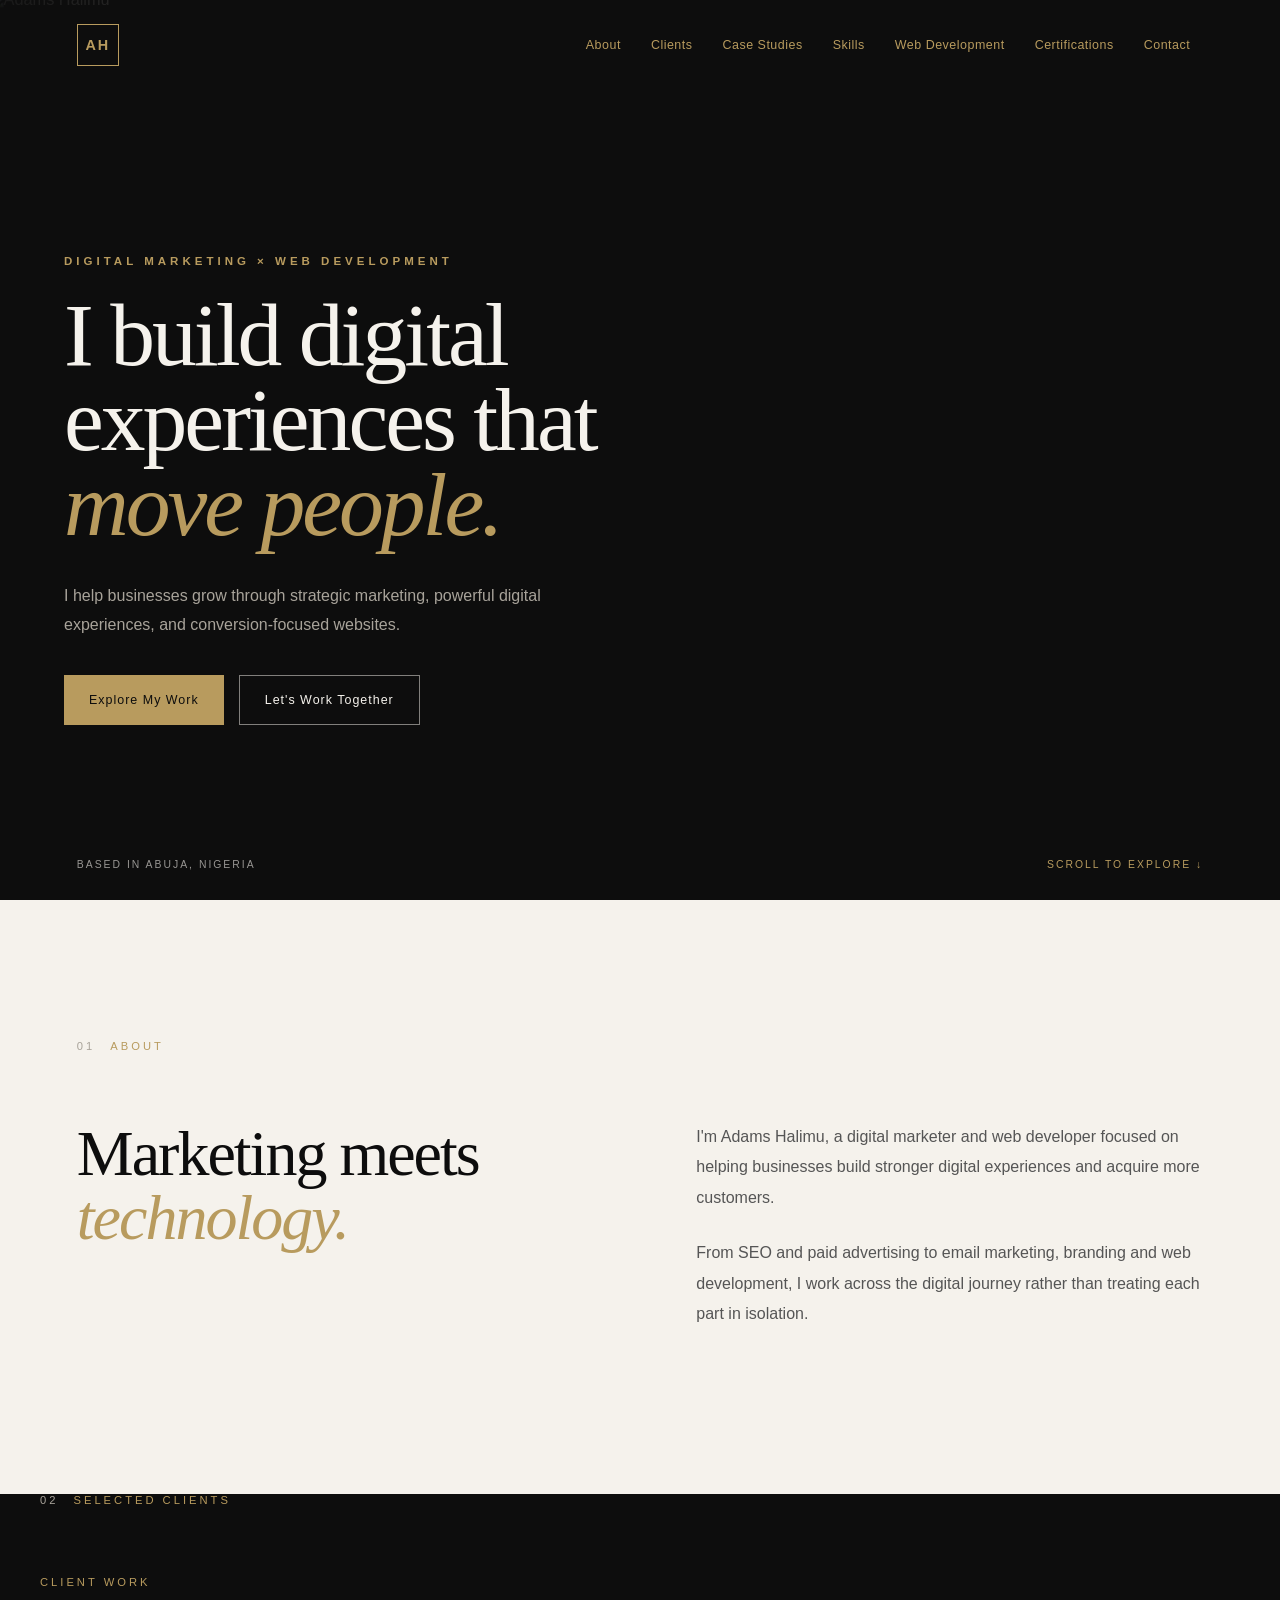
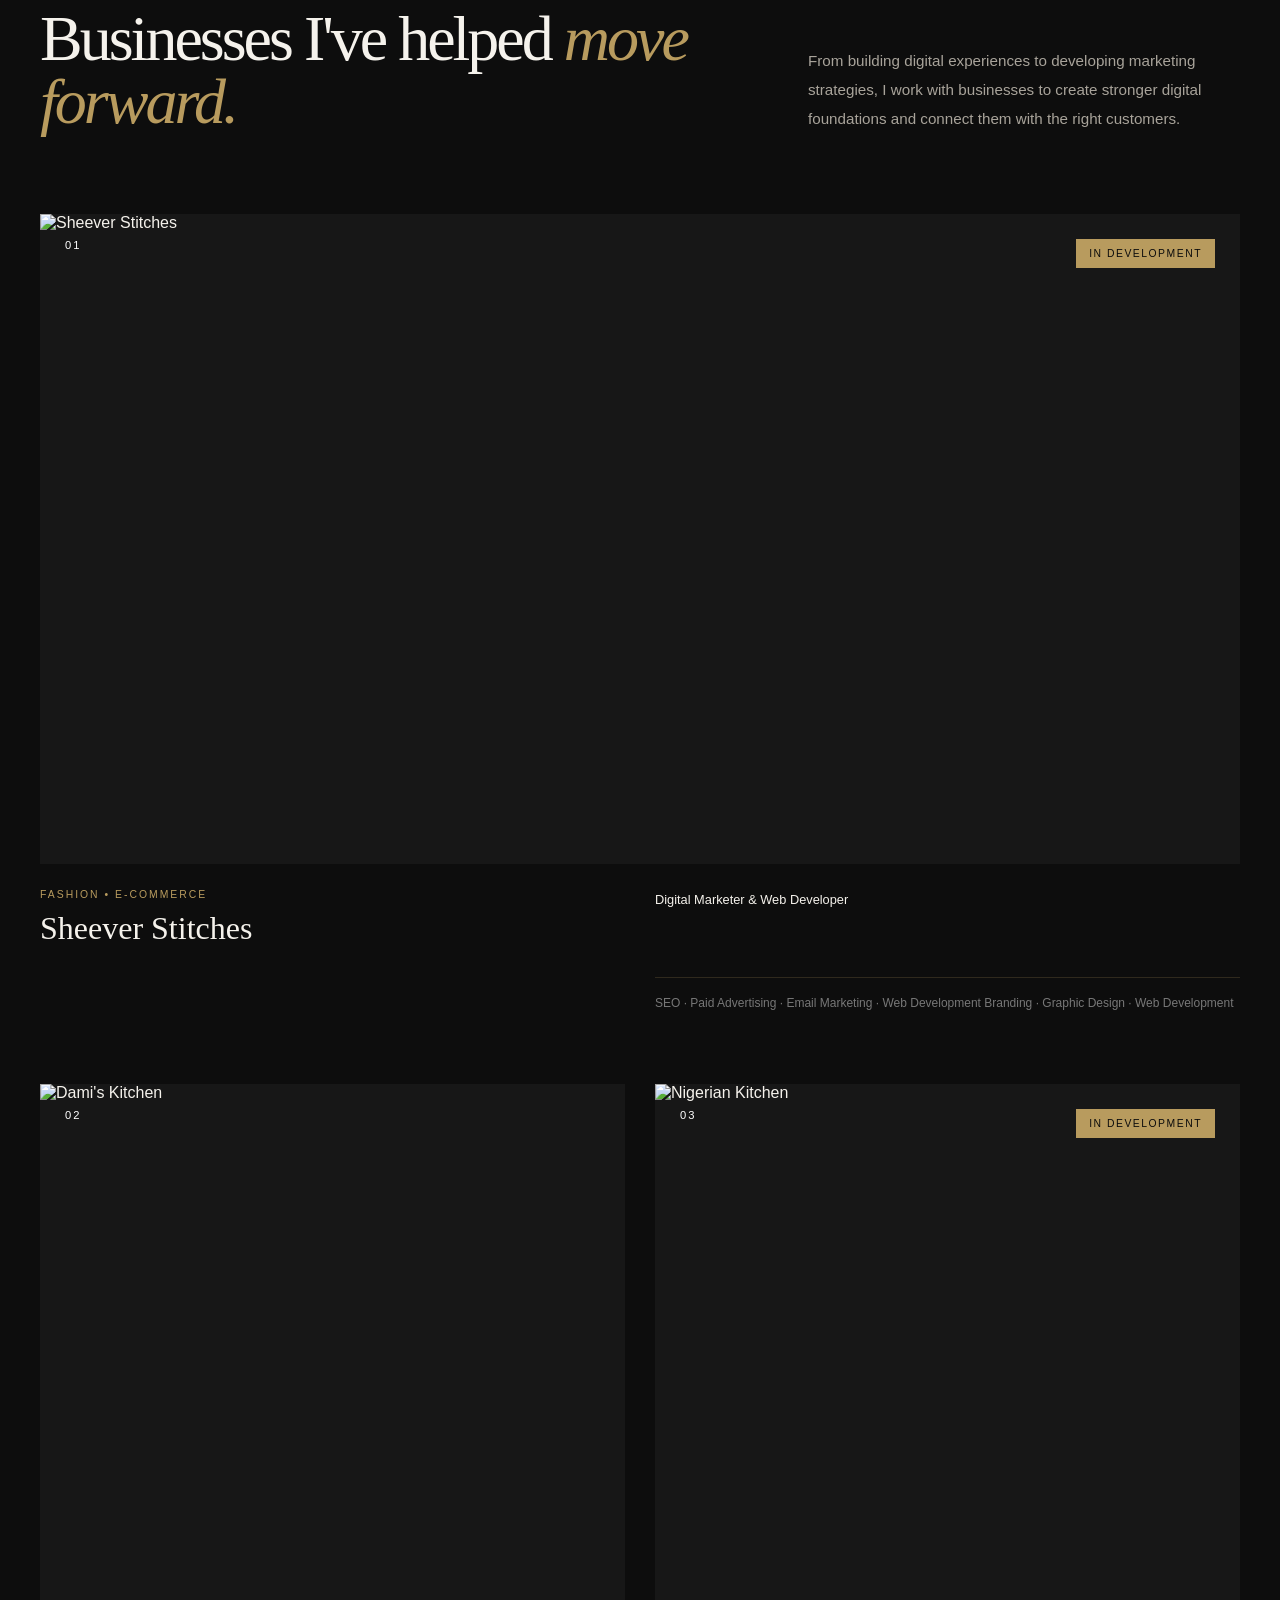
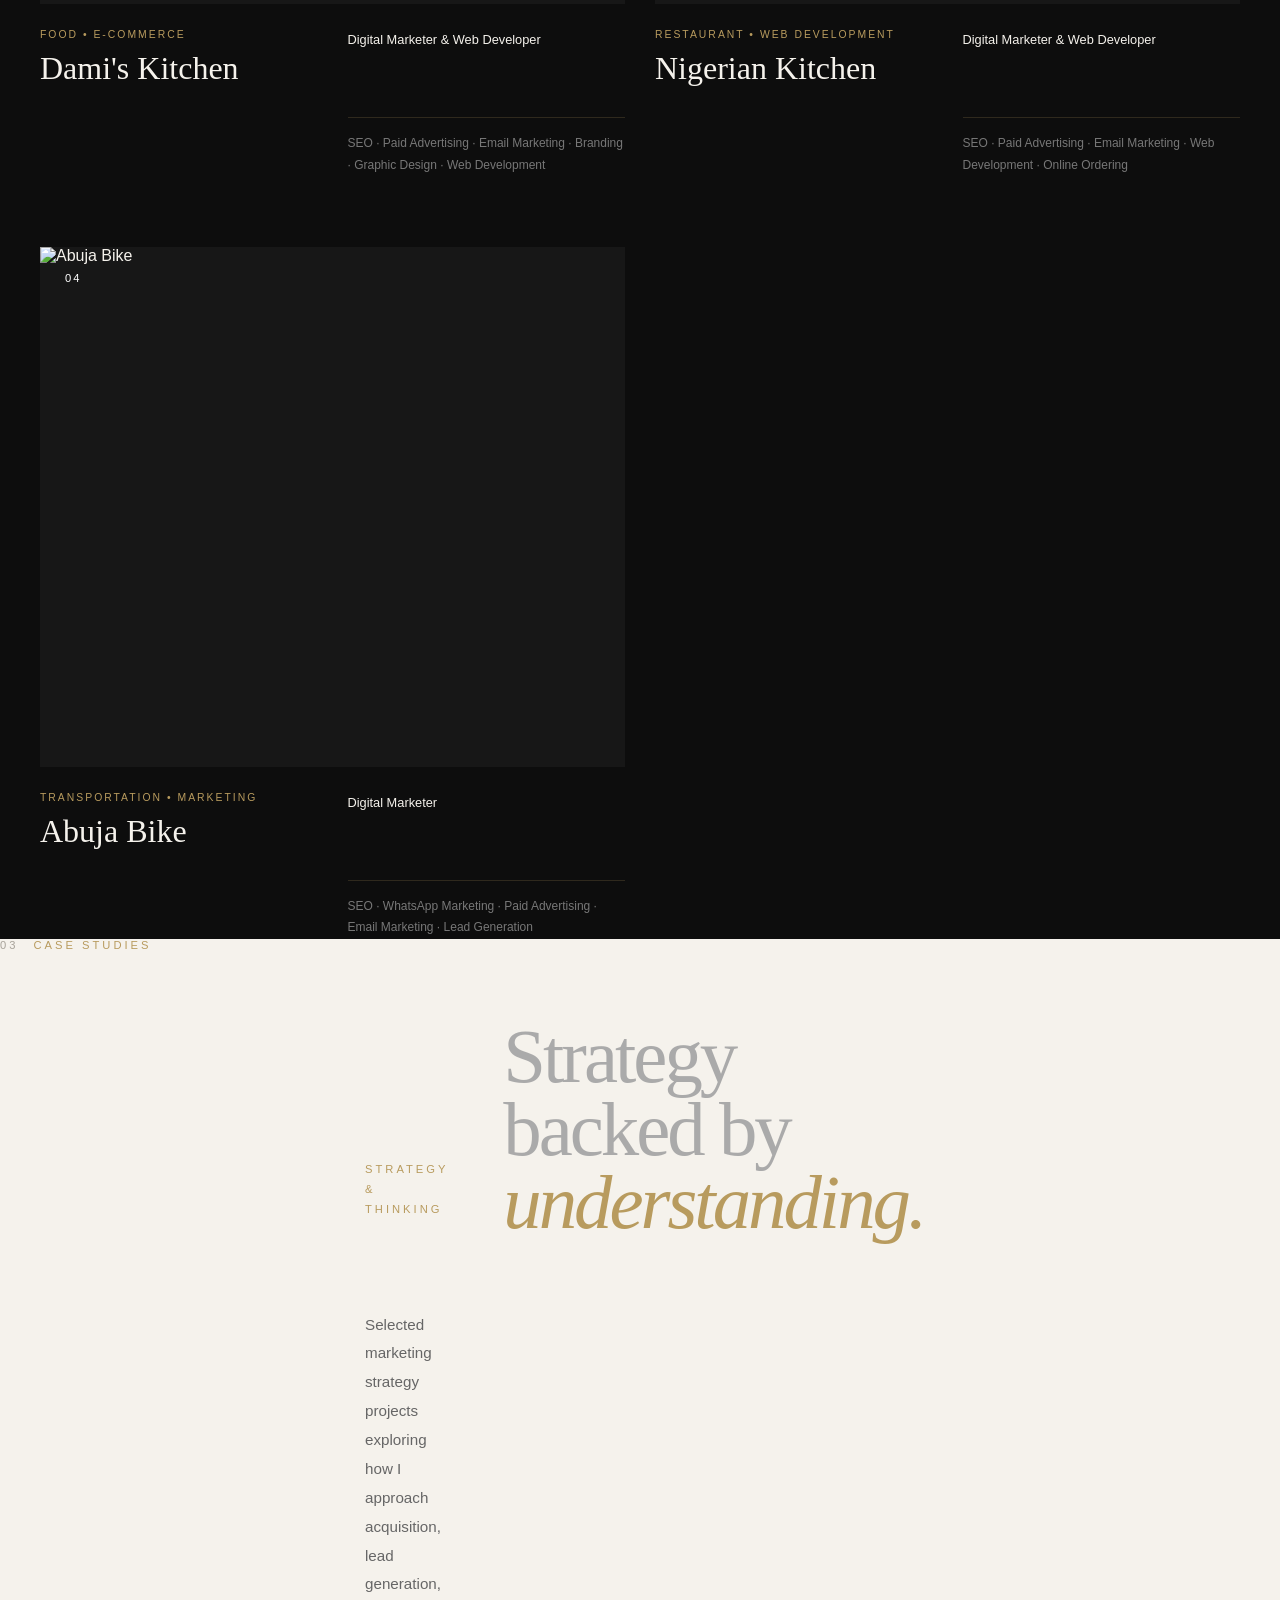
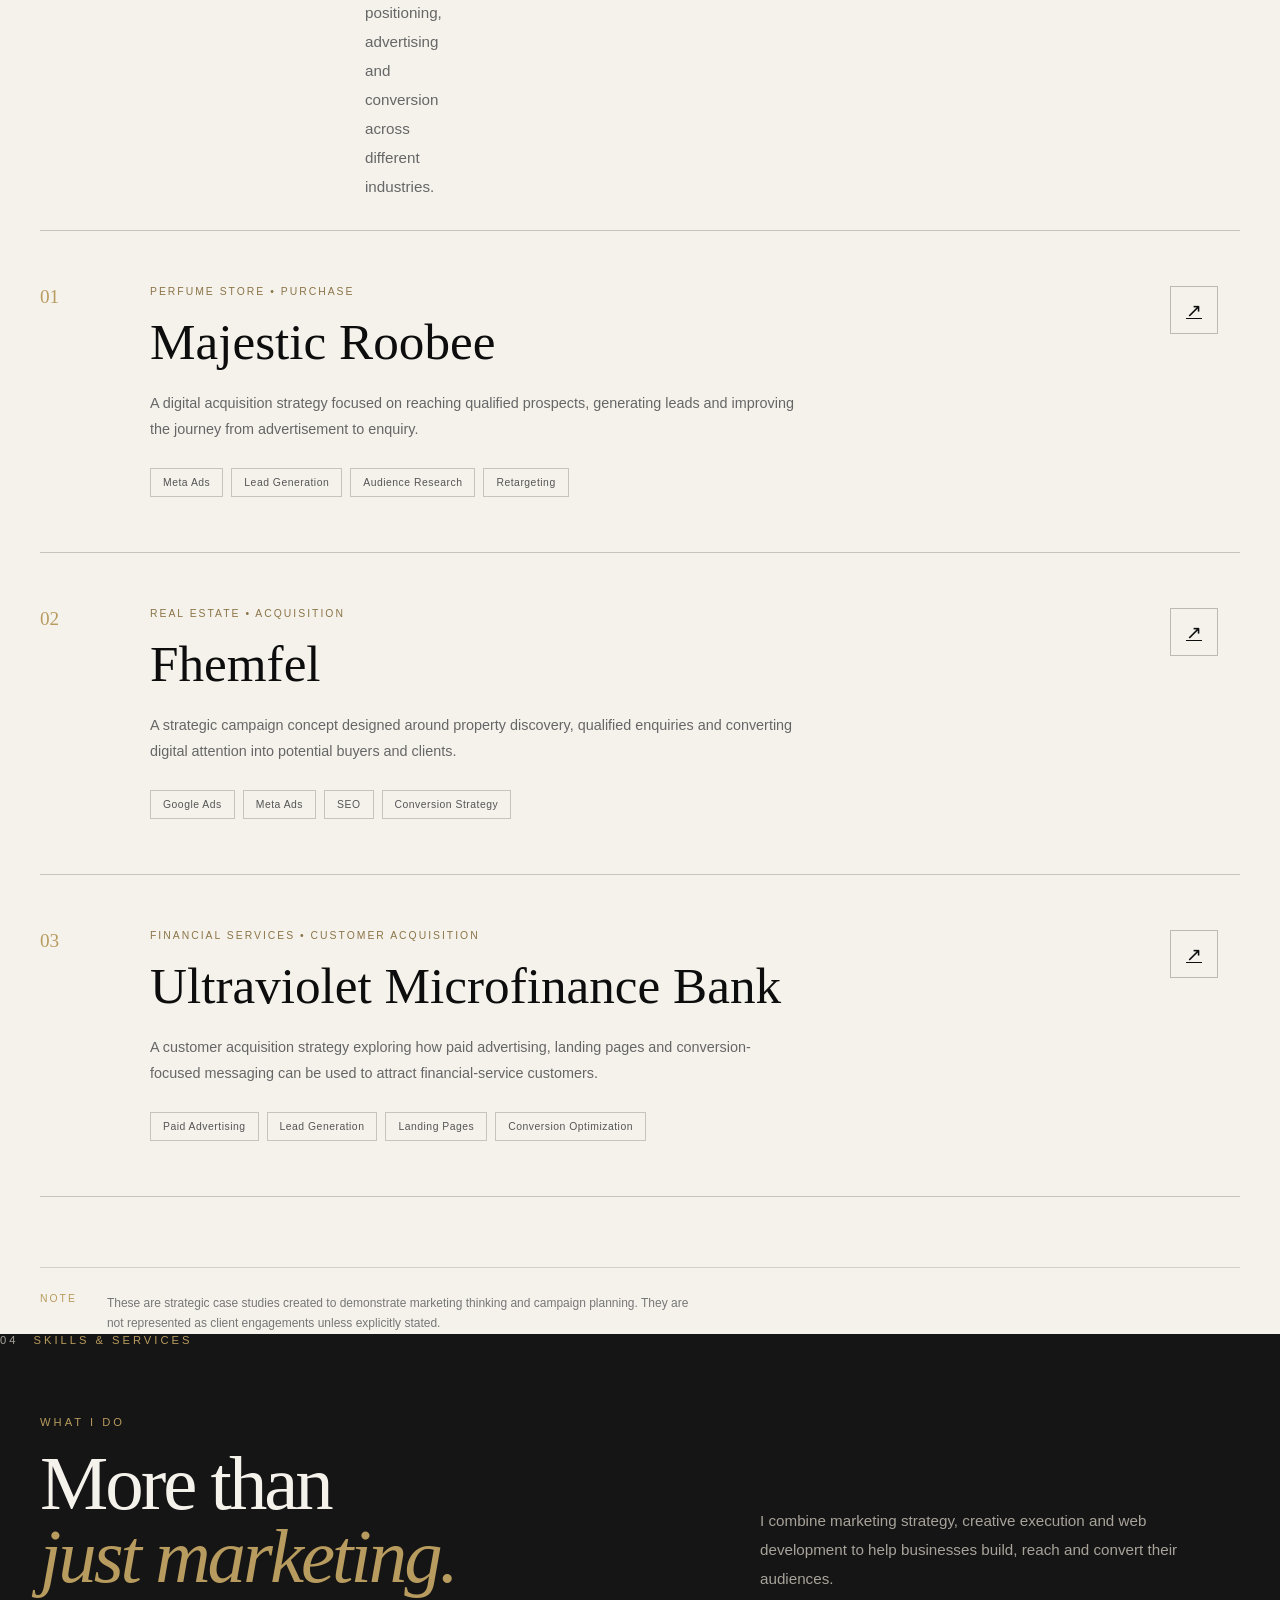
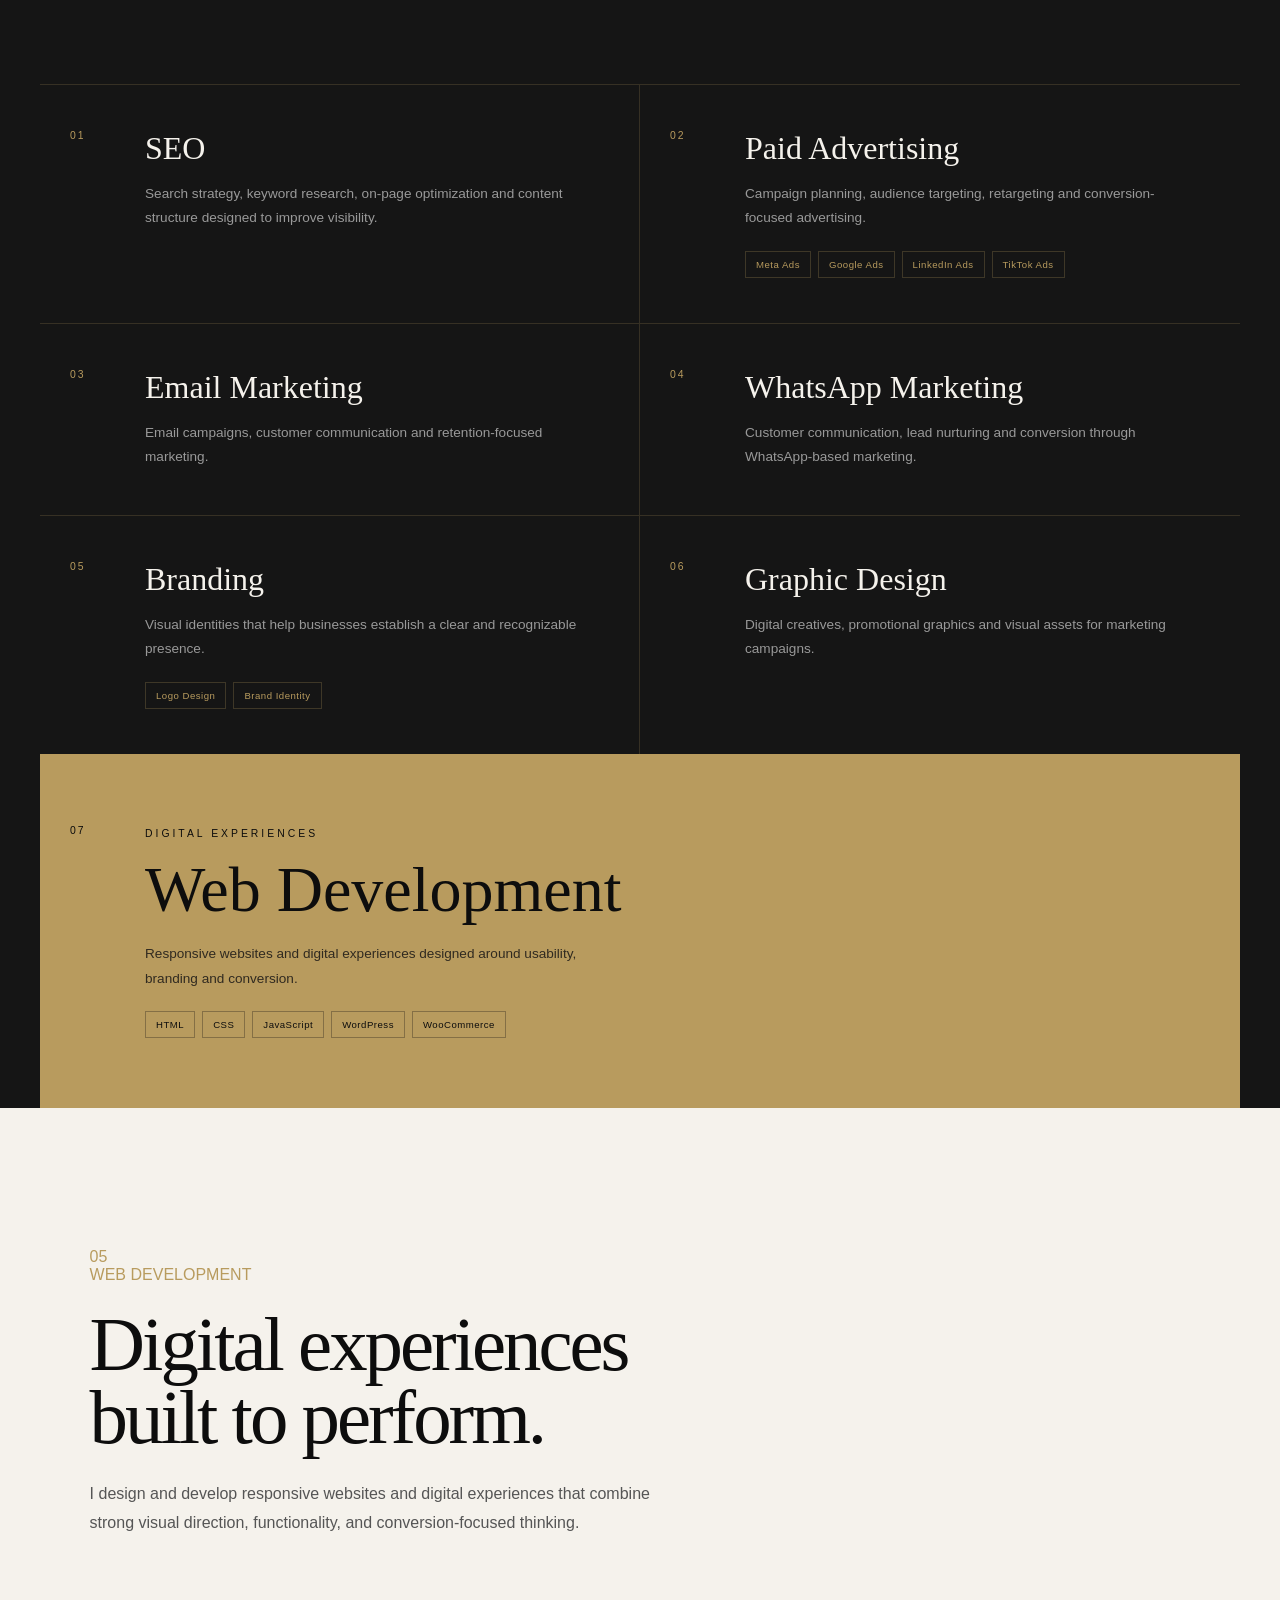
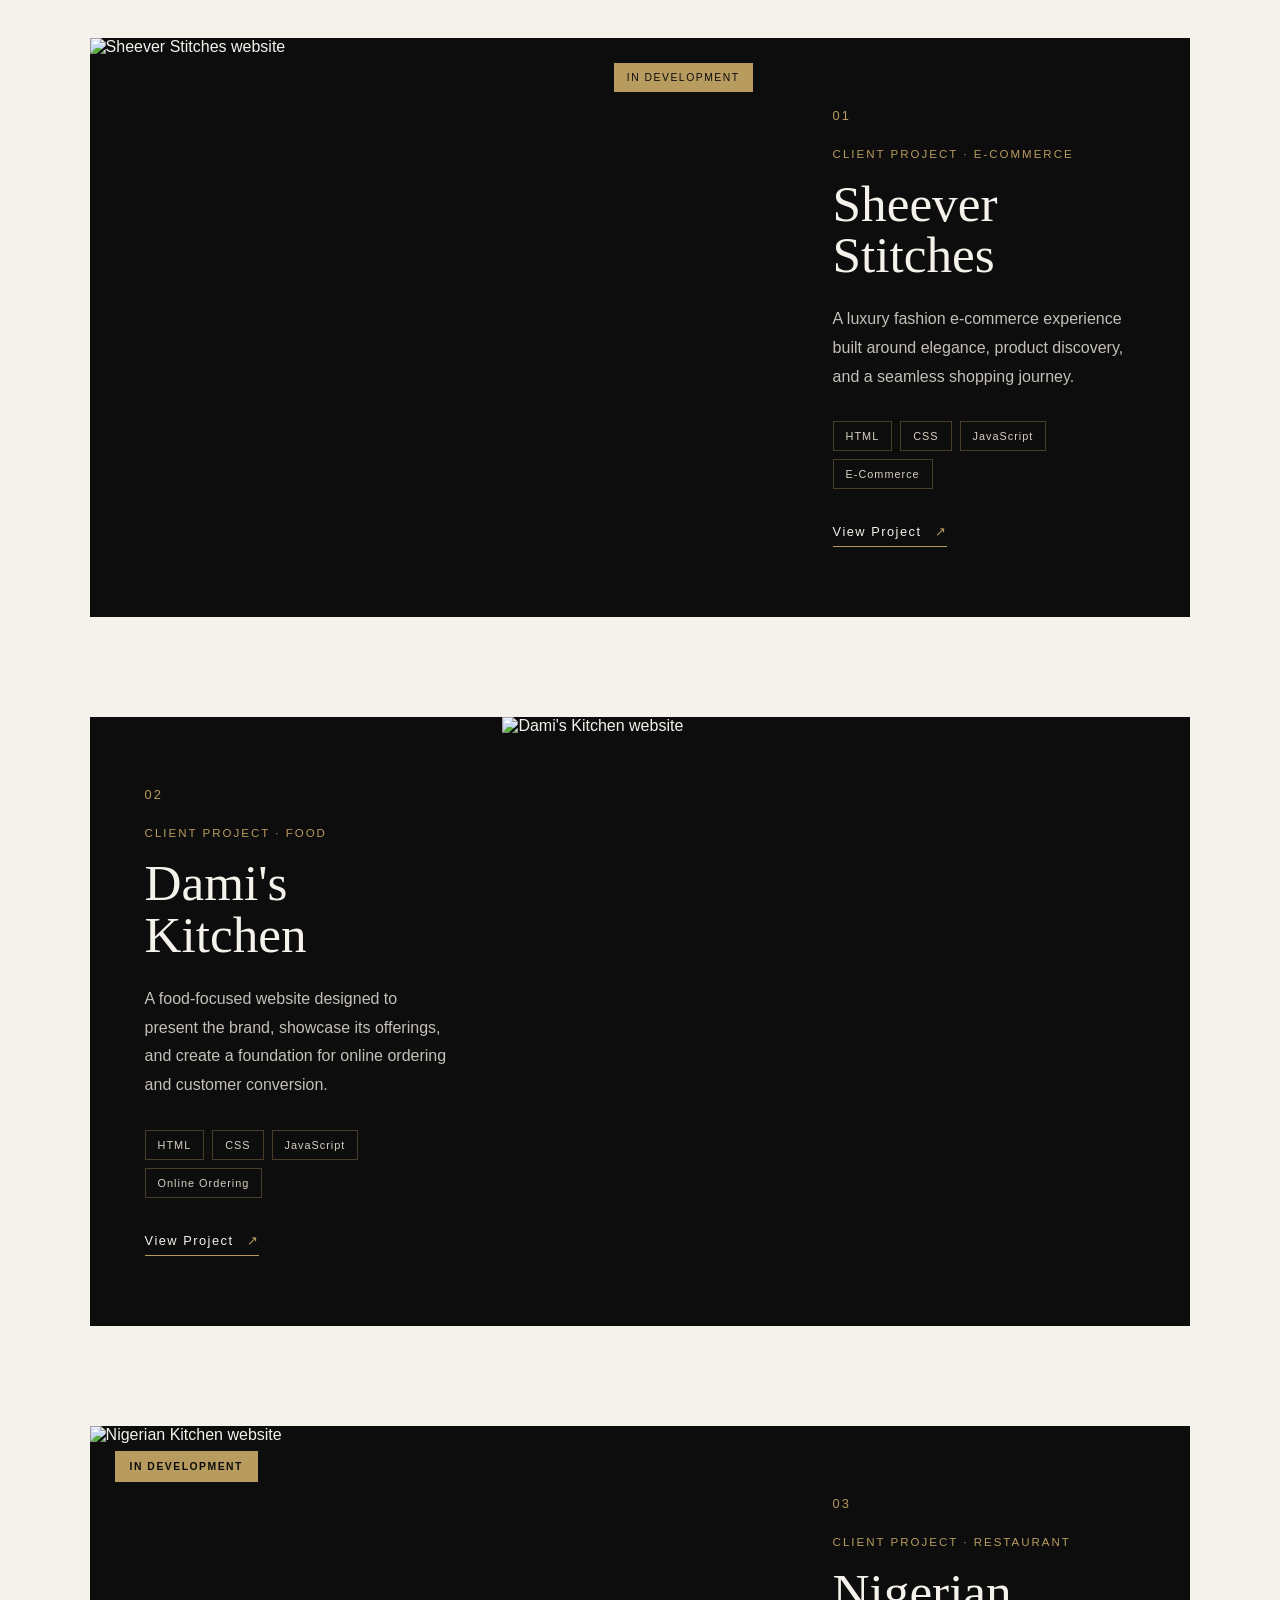
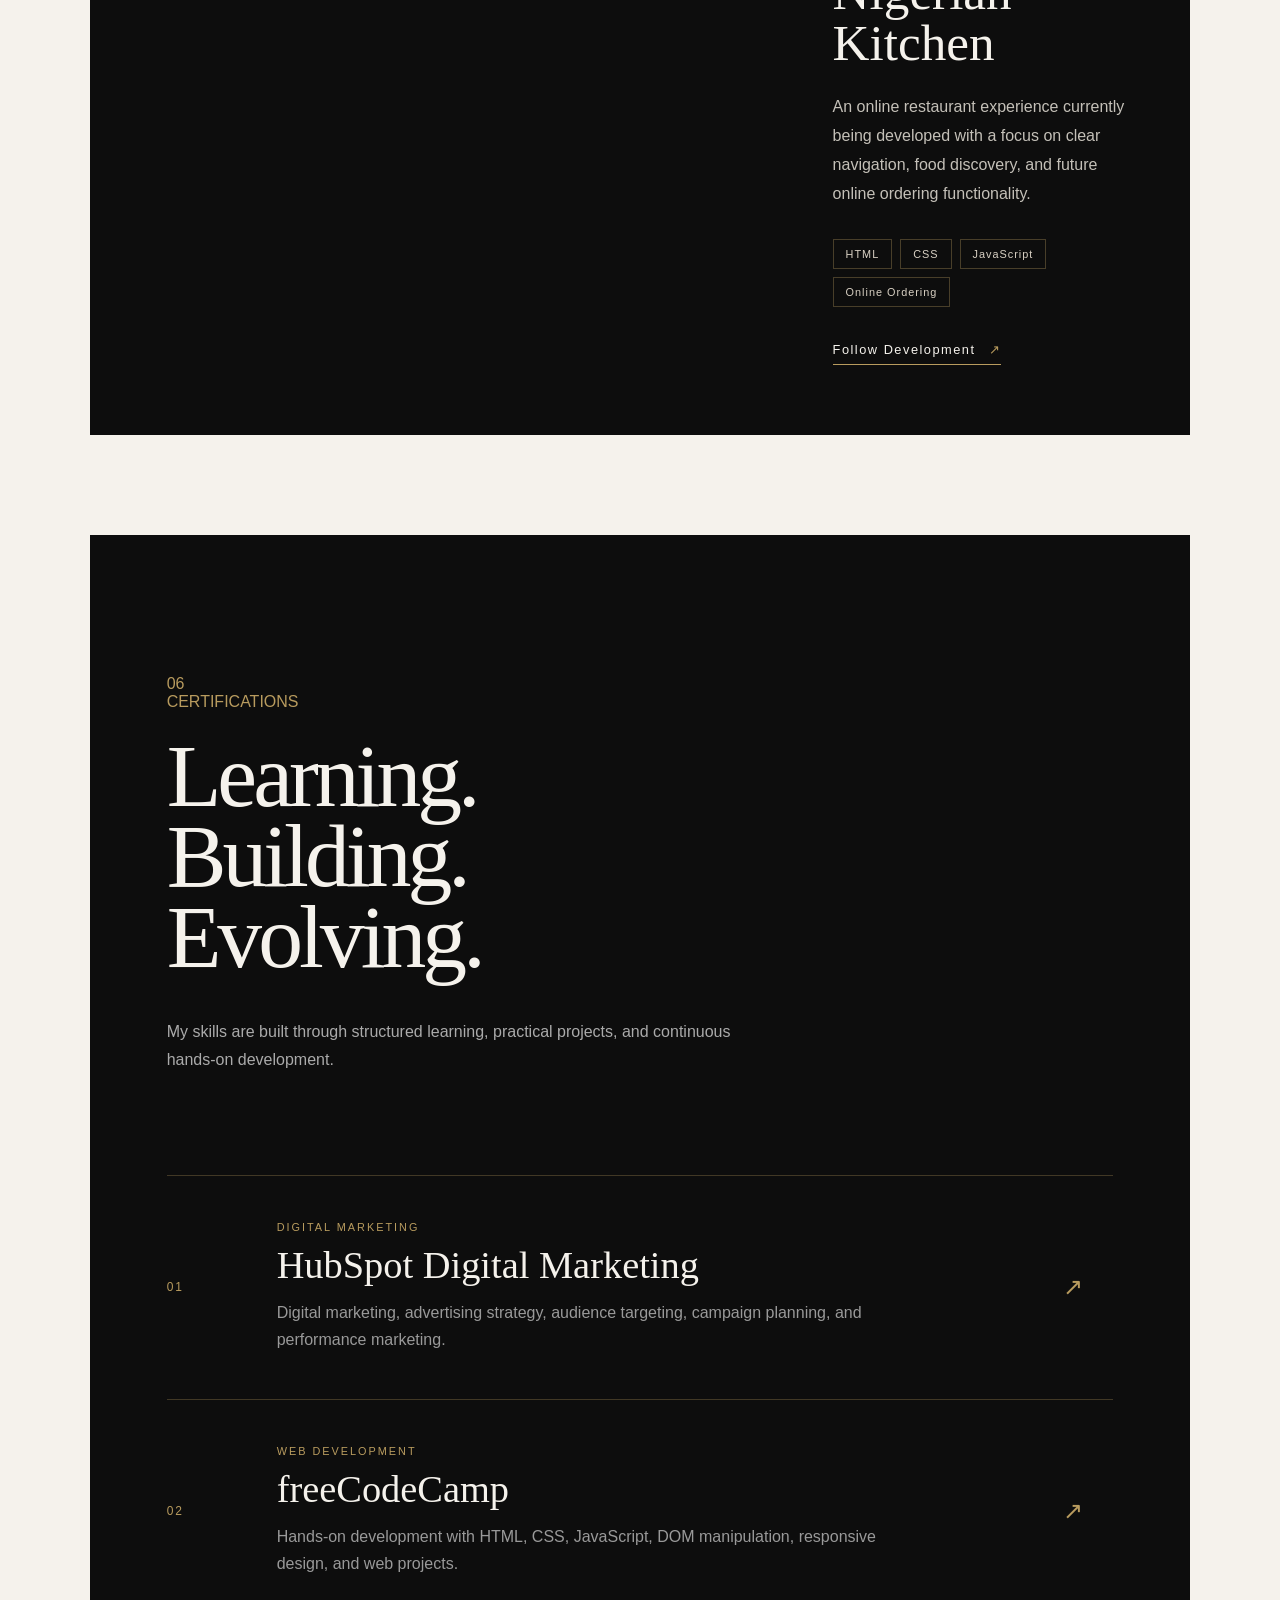
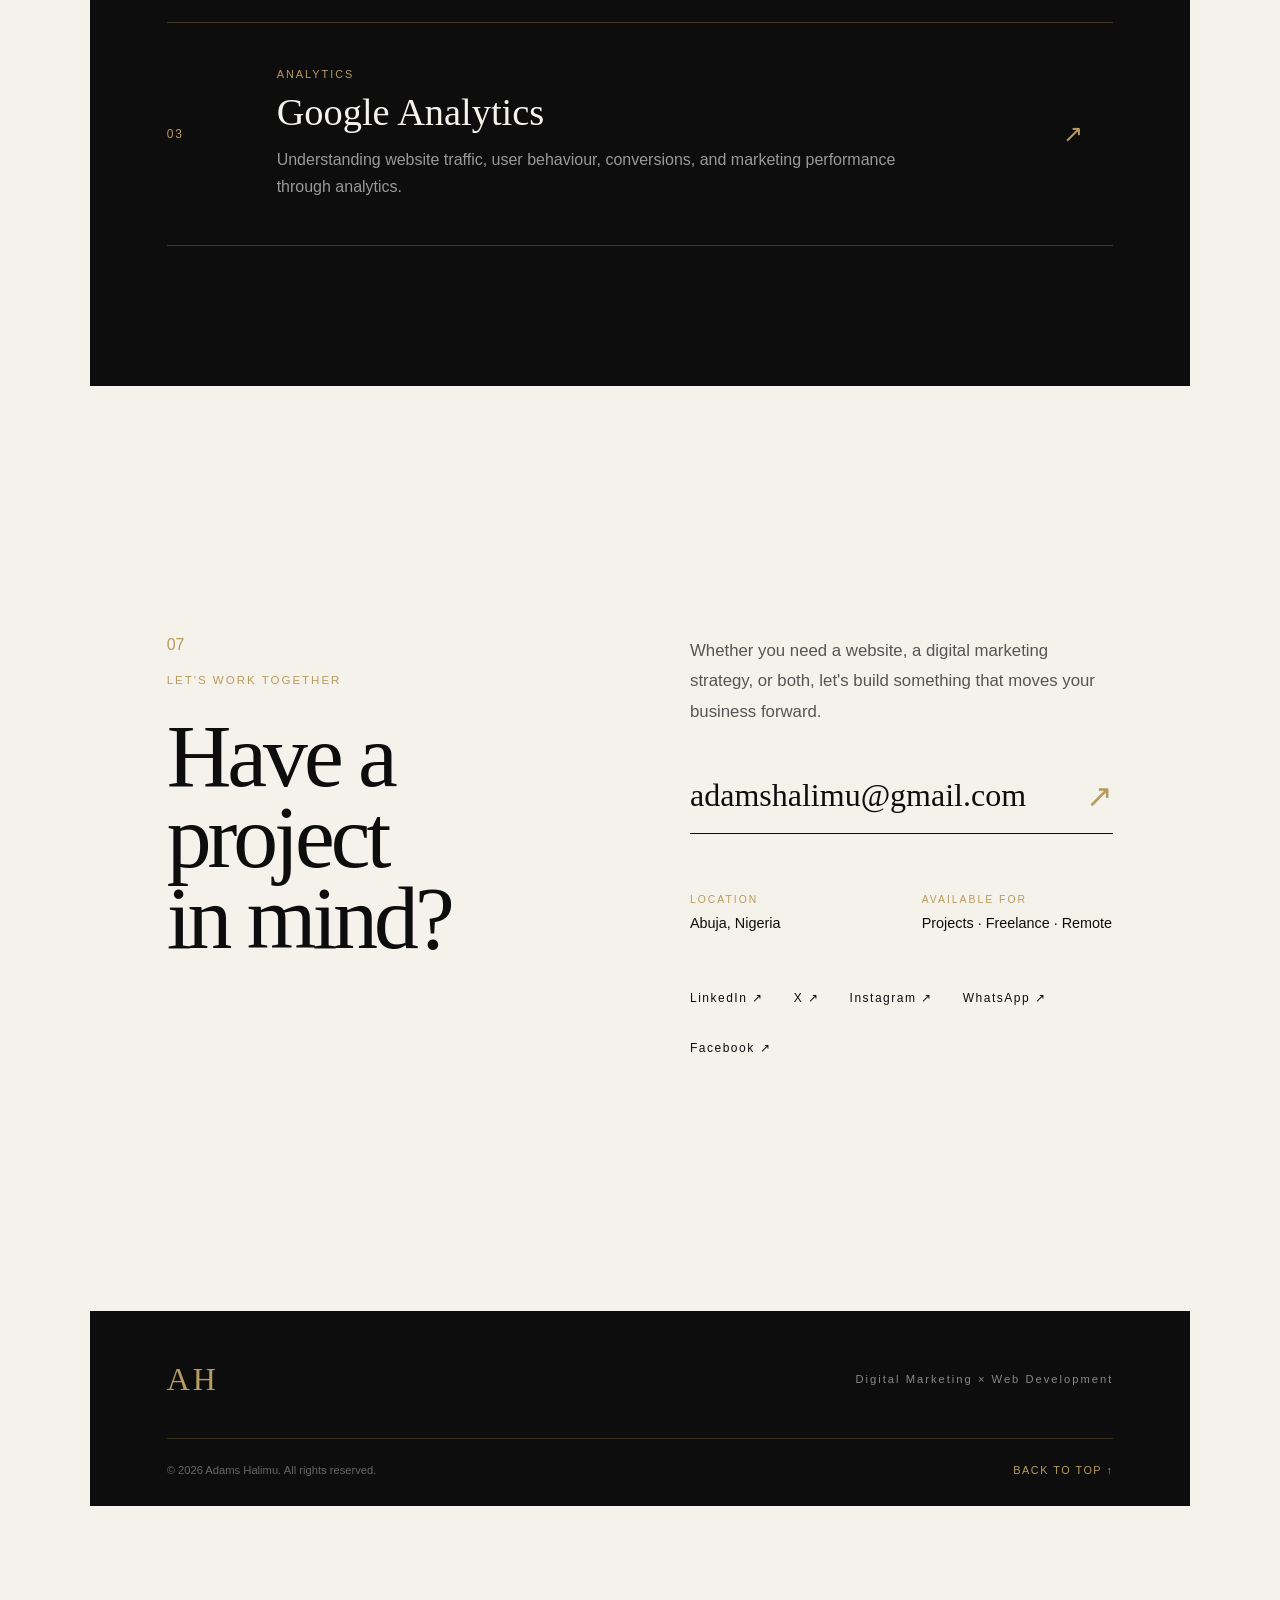
==== index.html @ fa5a3135 "Update print statement from 'Hello' to 'Goodbye'" ====
<!DOCTYPE html>
<html lang="en">
<head>
  <meta charset="UTF-8">
  <meta name="viewport" content="width=device-width, initial-scale=1.0">

  <title>Adams Halimu | Digital Marketer & Web Developer</title>

  <link rel="stylesheet" href="style.css">

  <script src="script.js" defer></script>
</head>

<body>

  <!-- ================= NAVBAR ================= -->

  <header class="site-header">

    <nav class="navbar">

      <a href="#" class="logo">
        AH
      </a>

      <ul class="nav-links">
        <li><a href="#about">About</a></li>
        <li><a href="#clients">Clients</a></li>
        <li><a href="#case-studies">Case Studies</a></li>
        <li><a href="#skills">Skills</a></li>
        <li><a href="#web-development">Web Development</a></li>
        <li><a href="#certifications">Certifications</a></li>
        <li><a href="#contact">Contact</a></li>
      </ul>

      <button class="menu-toggle" aria-label="Open navigation">
        <span></span>
        <span></span>
        <span></span>
      </button>

    </nav>

  </header>


  <!-- ================= HERO ================= -->

  <main>

    <section class="hero">

      <div class="hero-image">
        <img src="images/adams.jpg" alt="Adams Halimu">
      </div>

      <div class="hero-overlay"></div>

      <div class="hero-content">

        <p class="hero-label">
          DIGITAL MARKETING × WEB DEVELOPMENT
        </p>

        <h1>
          I build digital<br>
          experiences that<br>
          <span>move people.</span>
        </h1>

        <p class="hero-description">
          I help businesses grow through strategic marketing,
          powerful digital experiences, and conversion-focused websites.
        </p>

        <div class="hero-buttons">

          <a href="#clients" class="btn btn-primary">
            Explore My Work
          </a>

          <a href="#contact" class="btn btn-secondary">
            Let's Work Together
          </a>

        </div>

      </div>

      <div class="hero-bottom">

        <span>BASED IN ABUJA, NIGERIA</span>

        <span class="scroll-indicator">
          SCROLL TO EXPLORE ↓
        </span>

      </div>

    </section>


    <!-- ================= ABOUT ================= -->

    <section id="about" class="section about-section">

      <div class="section-heading">
        <span class="section-number">01</span>
        <span>ABOUT</span>
      </div>

      <div class="about-content">

        <h2>
          Marketing meets<br>
          <span>technology.</span>
        </h2>

        <div class="about-text">

          <p>
            I'm Adams Halimu, a digital marketer and web developer
            focused on helping businesses build stronger digital
            experiences and acquire more customers.
          </p>

          <p>
            From SEO and paid advertising to email marketing,
            branding and web development, I work across the digital
            journey rather than treating each part in isolation.
          </p>

        </div>

      </div>

    </section>
    <!-- ================= CLIENTS ================= -->

<section id="clients" class="clients-section">

  <div class="section-heading clients-heading">
    <span class="section-number">02</span>
    <span>SELECTED CLIENTS</span>
  </div>

  <div class="clients-intro">

    <div>
      <p class="eyebrow">CLIENT WORK</p>

      <h2>
        Businesses I've helped
        <span>move forward.</span>
      </h2>
    </div>

    <p class="clients-intro-text">
      From building digital experiences to developing marketing
      strategies, I work with businesses to create stronger
      digital foundations and connect them with the right customers.
    </p>

  </div>


  <div class="clients-grid">

    <!-- SHEEVER -->

    <article class="client-card client-large">

      <div class="client-image">
        <img
          src="images/NewSheeverLogo.jpeg"
          alt="Sheever Stitches"
        >

        <span class="client-number">01</span>

        
        <span class="project-status">
          IN DEVELOPMENT
        </span>
      </div>

      <div class="client-info">

        <div>
          <p class="client-type">
            FASHION • E-COMMERCE
          </p>

          <h3>Sheever Stitches</h3>
        </div>

        <p class="client-role">
          Digital Marketer & Web Developer
        </p>

        <p class="client-services">
          SEO · Paid Advertising · Email Marketing · Web Development
          Branding · Graphic Design · Web Development
        </p>

      </div>

    </article>


    <!-- DAMI'S KITCHEN -->

    <article class="client-card">

      <div class="client-image">

        <img
          src="images/dami's kitchen.jpg"
          alt="Dami's Kitchen"
        >

        <span class="client-number">02</span>

      </div>

      <div class="client-info">

        <div>
          <p class="client-type">
            FOOD • E-COMMERCE
          </p>
           <a href="https://adamhalimu.github.io/Dami-s-Kitchen/" target="_blank" style="text-decoration: none;">
          <h3>Dami's Kitchen</h3>
          </a>
        </div>

        <p class="client-role">
          Digital Marketer & Web Developer
        </p>

        <p class="client-services">
          SEO · Paid Advertising · Email Marketing ·
          Branding · Graphic Design · Web Development
        </p>

      </div>

    </article>


    <!-- NIGERIAN KITCHEN -->

    <article class="client-card">

      <div class="client-image">

        <img
          src="images/Nigeria Kitchen logo@1x.jpeg"
          alt="Nigerian Kitchen"
        >

        <span class="client-number">03</span>

        <span class="project-status">
          IN DEVELOPMENT
        </span>

      </div>

      <div class="client-info">

        <div>
          <p class="client-type">
            RESTAURANT • WEB DEVELOPMENT
          </p>

          <h3>Nigerian Kitchen</h3>
        </div>

        <p class="client-role">
          Digital Marketer & Web Developer
        </p>

        <p class="client-services">
          SEO · Paid Advertising · Email Marketing · Web Development ·
          Online Ordering
        </p>

      </div>

    </article>


    <!-- ABUJA BIKE -->

    <article class="client-card">

      <div class="client-image">

        <img
          src="images/AbujaBike.jpeg"
          alt="Abuja Bike"
        >

        <span class="client-number">04</span>

      </div>

      <div class="client-info">

        <div>
          <p class="client-type">
            TRANSPORTATION • MARKETING
          </p>

          <h3>Abuja Bike</h3>
        </div>

        <p class="client-role">
          Digital Marketer
        </p>

        <p class="client-services">
          SEO · WhatsApp Marketing · Paid Advertising ·
          Email Marketing  ·
          Lead Generation
        </p>

      </div>

    </article>

  </div>

</section>
<!-- ================= CASE STUDIES ================= -->

<section id="case-studies" class="case-studies-section">

  <div class="section-heading">
    <span class="section-number">03</span>
    <span>CASE STUDIES</span>
  </div>

  <div class="case-intro">

    <p class="eyebrow">STRATEGY &amp; THINKING</p>

    <h2>
      Strategy backed by
      <span>understanding.</span>
    </h2>

    <p>
      Selected marketing strategy projects exploring how I approach
      acquisition, lead generation, positioning, advertising and
      conversion across different industries.
    </p>

  </div>


  <div class="case-list">

    <!-- MAJESTIC ROOBEE -->

    <article class="case-study">

      <div class="case-number">
        01
      </div>

      <div class="case-main">

        <p class="case-industry">
          PERFUME STORE • PURCHASE
        </p>
<a href="case-studies/majestic-roobee.html" style="text-decoration: none;">
        <h3>
          Majestic Roobee
        </h3>
</a>

        <p class="case-description">
          A digital acquisition strategy focused on reaching
          qualified prospects, generating leads and improving the
          journey from advertisement to enquiry.
        </p>

        <div class="case-tags">
          <span>Meta Ads</span>
          <span>Lead Generation</span>
          <span>Audience Research</span>
          <span>Retargeting</span>
        </div>

      </div>
      <a href="case-studies/majestic-roobee.html">

      <div class="case-arrow" >
        ↗
      </div>
      </a>

    </article>


    <!-- FHEMFEL -->

    <article class="case-study">

      <div class="case-number">
        02
      </div>

      <div class="case-main">

        <p class="case-industry">
          REAL ESTATE • ACQUISITION
        </p>
       <a href="case-studies/fhemfel.html" style="text-decoration: none;">
        <h3>
          Fhemfel
        </h3>
       </a>

        <p class="case-description">
          A strategic campaign concept designed around property
          discovery, qualified enquiries and converting digital
          attention into potential buyers and clients.
        </p>

        <div class="case-tags">
          <span>Google Ads</span>
          <span>Meta Ads</span>
          <span>SEO</span>
          <span>Conversion Strategy</span>
        </div>

      </div>

      <a href="case-studies/fhemfel.html">
        <div class="case-arrow">
          ↗
        </div>
      </a>

    </article>


    <!-- ULTRAVIOLET -->

    <article class="case-study">

      <div class="case-number">
        03
      </div>

      <div class="case-main">

        <p class="case-industry">
          FINANCIAL SERVICES • CUSTOMER ACQUISITION
        </p>
          <a href="case-studies/ultraviolet-microfinance-bank.html" style="text-decoration: none;">
        <h3>
          Ultraviolet Microfinance Bank
        </h3>
          </a>

        <p class="case-description">
          A customer acquisition strategy exploring how paid
          advertising, landing pages and conversion-focused
          messaging can be used to attract financial-service
          customers.
        </p>

        <div class="case-tags">
          <span>Paid Advertising</span>
          <span>Lead Generation</span>
          <span>Landing Pages</span>
          <span>Conversion Optimization</span>
        </div>

      </div>

      <a href="case-studies/ultraviolet-microfinance-bank.html">
        <div class="case-arrow">
          ↗
        </div>
      </a>

    </article>

  </div>


  <div class="case-note">

    <span>NOTE</span>

    <p>
      These are strategic case studies created to demonstrate
      marketing thinking and campaign planning. They are not
      represented as client engagements unless explicitly stated.
    </p>

  </div>

</section>
<!-- ================= SKILLS & SERVICES ================= -->

<section id="skills" class="skills-section">

  <div class="section-heading">
    <span class="section-number">04</span>
    <span>SKILLS & SERVICES</span>
  </div>

  <div class="skills-intro">

    <div>
      <p class="eyebrow">WHAT I DO</p>

      <h2>
        More than<br>
        <span>just marketing.</span>
      </h2>
    </div>

    <p>
      I combine marketing strategy, creative execution and
      web development to help businesses build, reach and
      convert their audiences.
    </p>

  </div>


  <div class="skills-grid">

    <!-- SEO -->

    <article class="skill-item">

      <span class="skill-number">01</span>

      <div>
        <h3>SEO</h3>

        <p>
          Search strategy, keyword research, on-page optimization
          and content structure designed to improve visibility.
        </p>
      </div>

    </article>


    <!-- PAID ADS -->

    <article class="skill-item">

      <span class="skill-number">02</span>

      <div>
        <h3>Paid Advertising</h3>

        <p>
          Campaign planning, audience targeting, retargeting
          and conversion-focused advertising.
        </p>

        <div class="skill-tools">
          <span>Meta Ads</span>
          <span>Google Ads</span>
          <span>LinkedIn Ads</span>
          <span>TikTok Ads</span>
        </div>
      </div>

    </article>


    <!-- EMAIL -->

    <article class="skill-item">

      <span class="skill-number">03</span>

      <div>
        <h3>Email Marketing</h3>

        <p>
          Email campaigns, customer communication and
          retention-focused marketing.
        </p>
      </div>

    </article>


    <!-- WHATSAPP -->

    <article class="skill-item">

      <span class="skill-number">04</span>

      <div>
        <h3>WhatsApp Marketing</h3>

        <p>
          Customer communication, lead nurturing and
          conversion through WhatsApp-based marketing.
        </p>
      </div>

    </article>


    <!-- BRANDING -->

    <article class="skill-item">

      <span class="skill-number">05</span>

      <div>
        <h3>Branding</h3>

        <p>
          Visual identities that help businesses establish
          a clear and recognizable presence.
        </p>

        <div class="skill-tools">
          <span>Logo Design</span>
          <span>Brand Identity</span>
        </div>
      </div>

    </article>


    <!-- GRAPHICS -->

    <article class="skill-item">

      <span class="skill-number">06</span>

      <div>
        <h3>Graphic Design</h3>

        <p>
          Digital creatives, promotional graphics and
          visual assets for marketing campaigns.
        </p>
      </div>

    </article>


    <!-- WEB -->

    <article class="skill-item skill-featured">

      <span class="skill-number">07</span>

      <div>

        <p class="skill-label">
          DIGITAL EXPERIENCES
        </p>

        <h3>Web Development</h3>

        <p>
          Responsive websites and digital experiences designed
          around usability, branding and conversion.
        </p>

        <div class="skill-tools">
          <span>HTML</span>
          <span>CSS</span>
          <span>JavaScript</span>
          <span>WordPress</span>
          <span>WooCommerce</span>
        </div>

      </div>

    </article>

  </div>

</section>
<!-- WEB DEVELOPMENT -->
<section class="web-development" id="web-development">

    <div class="section-intro">
        <span class="section-number">05</span>
        <p>WEB DEVELOPMENT</p>
        <h2>Digital experiences<br>built to perform.</h2>
        <span class="section-line"></span>
        <p class="section-description">
            I design and develop responsive websites and digital experiences
            that combine strong visual direction, functionality, and
            conversion-focused thinking.
        </p>
    </div>

    <div class="web-projects">

        <!-- SHEEVER -->
        <article class="web-project web-project-featured">

            <div class="web-project-image">
                <img src="images/NewSheeverLogo.jpeg" alt="Sheever Stitches website">
                <span class="project-status">
          IN DEVELOPMENT
        </span>
            </div>

            <div class="web-project-content">

                <span class="project-number">01</span>
                
        

                <p class="project-category">
                    CLIENT PROJECT · E-COMMERCE
                </p>

                <h3>Sheever Stitches</h3>

                <p>
                    A luxury fashion e-commerce experience built around
                    elegance, product discovery, and a seamless shopping
                    journey.
                </p>

                <div class="project-tech">
                    <span>HTML</span>
                    <span>CSS</span>
                    <span>JavaScript</span>
                    <span>E-Commerce</span>
                </div>

                <a href="#" class="project-link">
                    View Project <span>↗</span>
                </a>

            </div>

        </article>


        <!-- DAMI'S KITCHEN -->
        <article class="web-project">

            <div class="web-project-image">
                <img src="images/dami's kitchen.jpg" alt="Dami's Kitchen website">
            </div>

            <div class="web-project-content">

                <span class="project-number">02</span>

                <p class="project-category">
                    CLIENT PROJECT · FOOD
                </p>

                <h3>Dami's Kitchen</h3>

                <p>
                    A food-focused website designed to present the brand,
                    showcase its offerings, and create a foundation for
                    online ordering and customer conversion.
                </p>

                <div class="project-tech">
                    <span>HTML</span>
                    <span>CSS</span>
                    <span>JavaScript</span>
                    <span>Online Ordering</span>
                </div>

                <a href="https://adamhalimu.github.io/Dami-s-Kitchen/" target="_blank" class="project-link">
                    View Project <span>↗</span>
                </a>

            </div>

        </article>


        <!-- NIGERIAN KITCHEN -->
        <article class="web-project">

            <div class="web-project-image">
                <img src="images/Nigeria Kitchen logo@1x.jpeg" alt="Nigerian Kitchen website">
                
                <span class="development-badge">
                    IN DEVELOPMENT
                </span>
            </div>

            <div class="web-project-content">

                <span class="project-number">03</span>

                <p class="project-category">
                    CLIENT PROJECT · RESTAURANT
                </p>

                <h3>Nigerian Kitchen</h3>

                <p>
                    An online restaurant experience currently being developed
                    with a focus on clear navigation, food discovery, and
                    future online ordering functionality.
                </p>

                <div class="project-tech">
                    <span>HTML</span>
                    <span>CSS</span>
                    <span>JavaScript</span>
                    <span>Online Ordering</span>
                </div>

                <a href="#" class="project-link">
                    Follow Development <span>↗</span>
                </a>

            </div>

        </article>


        <!-- NOIRE 
        <article class="web-project web-project-noire">

            <div class="web-project-image">
                <img src="images/black jacket.jpg" alt="NOIRE fashion e-commerce website">
            </div>

            <div class="web-project-content">

                <span class="project-number">04</span>

                <p class="project-category">
                    SELF-INITIATED · E-COMMERCE
                </p>

                <h3>NOIRE</h3>

                <p>
                    A custom fashion e-commerce project built from scratch
                    to explore product browsing, cart functionality,
                    local storage, and a complete shopping experience.
                </p>

                <div class="project-tech">
                    <span>HTML</span>
                    <span>CSS</span>
                    <span>JavaScript</span>
                    <span>LocalStorage</span>
                </div>

                <a href="#" class="project-link">
                    View Project <span>↗</span>
                </a>

            </div>

        </article>

    </div>

</section> -->
<!-- CERTIFICATIONS -->
<section class="certifications" id="certifications">

    <div class="section-intro">
        <span class="section-number">06</span>
        <p>CERTIFICATIONS</p>

        <h2>
            Learning.<br>
            Building.<br>
            Evolving.
        </h2>

        <p class="section-description">
            My skills are built through structured learning, practical projects,
            and continuous hands-on development.
        </p>
    </div>

    <div class="certification-list">

        <div class="certification-item">
            <span class="certification-number">01</span>

            <div>
                <p class="certification-type">DIGITAL MARKETING</p>
                <h3>HubSpot Digital Marketing</h3>
                <p>
                    Digital marketing, advertising strategy, audience targeting,
                    campaign planning, and performance marketing.
                </p>
            </div>

            <span class="certification-arrow">↗</span>
        </div>


        <div class="certification-item">
            <span class="certification-number">02</span>

            <div>
                <p class="certification-type">WEB DEVELOPMENT</p>
                <h3>freeCodeCamp</h3>
                <p>
                    Hands-on development with HTML, CSS, JavaScript,
                    DOM manipulation, responsive design, and web projects.
                </p>
            </div>

            <span class="certification-arrow">↗</span>
        </div>


        <div class="certification-item">
            <span class="certification-number">03</span>

            <div>
                <p class="certification-type">ANALYTICS</p>
                <h3>Google Analytics</h3>
                <p>
                    Understanding website traffic, user behaviour,
                    conversions, and marketing performance through analytics.
                </p>
            </div>

           <!---- <span class="certification-arrow">↗</span>
        </div>


        <div class="certification-item">
            <span class="certification-number">04</span>

            <div>
                <p class="certification-type">ADVERTISING</p>
                <h3>Google Ads</h3>
                <p>
                    Search advertising, keyword research, campaign structure,
                    conversion-focused advertising, and optimisation.
                </p>
            </div> ---->

            <span class="certification-arrow">↗</span>
        </div>

    </div>

</section>
<!-- CONTACT -->
<section class="contact" id="contact">

    <div class="contact-inner">

        <div class="contact-heading">
            <span class="section-number">07</span>
            <p class="contact-label">LET'S WORK TOGETHER</p>

            <h2>
                Have a project<br>
                in mind?
            </h2>
        </div>

        <div class="contact-content">

            <p class="contact-intro">
                Whether you need a website, a digital marketing strategy,
                or both, let's build something that moves your business forward.
            </p>

            <a href="mailto:adamshalimu@gmail.com" class="contact-email">
                adamshalimu@gmail.com
                <span>↗</span>
            </a>

            <div class="contact-details">

                <div>
                    <span>LOCATION</span>
                    <p>Abuja, Nigeria</p>
                </div>

                <div>
                    <span>AVAILABLE FOR</span>
                    <p>Projects · Freelance · Remote</p>
                </div>

            </div>

            <div class="contact-socials">

                <a href="https://www.linkedin.com/in/adams-halim" target="_blank">LinkedIn ↗</a>

                <a href="https://x.com/adamshalimu" target="_blank">X ↗</a>

                <a href="https://www.instagram.com/adams_abdulhaleem?igsh=bjF1cGh3cm16ZG9z&utm_source=qr" target="_blank">Instagram ↗</a>
                <a href="https://wa.me/2347026456760" target="_blank">WhatsApp ↗</a>
                 <a href="https://www.facebook.com/halimu.ohere" target="_blank">Facebook  ↗</a>

            </div>

        </div>

    </div>

</section>


<!-- FOOTER -->
<footer class="site-footer">

    <div class="footer-top">

        <div class="footer-logo">
            AH
        </div>

        <p>
            Digital Marketing × Web Development
        </p>

    </div>

    <div class="footer-bottom">

        <p>
            © 2026 Adams Halimu. All rights reserved.
        </p>

        <a href="#hero">
            BACK TO TOP ↑
        </a>

    </div>

</footer>


    <!-- More sections will be added here -->

  </main>

</body>
</html>
---- style.css ----
/* ========================================
   RESET
======================================== */

* {
  margin: 0;
  padding: 0;
  box-sizing: border-box;
}

html {
  scroll-behavior: smooth;
}

body {
  background: #0d0d0d;
  color: #f5f2ec;
  font-family: Arial, Helvetica, sans-serif;
}

a {
  color: inherit;
}

button {
  font: inherit;
}


/* ========================================
   VARIABLES
======================================== */

:root {
  --black: #0d0d0d;
  --dark: #151515;
  --gold: #b89b5e;
  --cream: #f5f2ec;
  --muted: #a8a39a;
  --border: rgba(184, 155, 94, 0.25);
}


/* ========================================
   NAVBAR
======================================== */

.site-header {
  position: absolute;
  top: 0;
  left: 0;
  width: 100%;
  z-index: 100;
}

.navbar {
  width: 100%;
  min-height: 90px;
  padding: 0 6%;
  display: flex;
  align-items: center;
  justify-content: space-between;
}


/* Logo */

.logo {
  width: 42px;
  height: 42px;

  display: flex;
  align-items: center;
  justify-content: center;

  border: 1px solid var(--gold);

  color: var(--gold);
  text-decoration: none;

  font-size: 0.9rem;
  font-weight: 700;

  letter-spacing: 2px;

  transition: 0.3s ease;
}

.logo:hover {
  background: var(--gold);
  color: var(--black);
}


/* Links */

.nav-links {
  display: flex;
  align-items: center;
  gap: 4px;

  list-style: none;
}

.nav-links a {
  display: block;

  padding: 10px 13px;

  color: var(--gold);
  text-decoration: none;

  font-size: 0.78rem;
  letter-spacing: 0.5px;

  transition: 0.3s ease;
}

.nav-links a:hover {
  background: white;
  color: var(--black);
}


/* Hamburger */

.menu-toggle {
  display: none;

  width: 42px;
  height: 42px;

  border: none;
  background: transparent;

  cursor: pointer;
}

.menu-toggle span {
  display: block;

  width: 25px;
  height: 2px;

  margin: 5px auto;

  background: var(--gold);

  transition: 0.3s ease;
}


/* ========================================
   HERO
======================================== */

.hero {
  position: relative;

  min-height: 100vh;

  display: flex;
  align-items: center;

  overflow: hidden;
}


/* Your photograph */

.hero-image {
  position: absolute;
  inset: 0;

  background-image: url("images/adams.jpg");
  background-size: cover;
  background-position: center top;

  transform: scale(1.02);
}


/* Dark overlay */

.hero-overlay {
  position: absolute;
  inset: 0;

  background:
    linear-gradient(
      90deg,
      rgba(13, 13, 13, 0.95) 0%,
      rgba(13, 13, 13, 0.75) 40%,
      rgba(13, 13, 13, 0.25) 75%,
      rgba(13, 13, 13, 0.55) 100%
    );
}


/* Hero content */

.hero-content {
  position: relative;
  z-index: 2;

  width: 90%;
  max-width: 1200px;

  margin: 0 auto;

  padding-top: 80px;
}


.hero-label {
  margin-bottom: 25px;

  color: var(--gold);

  font-size: 0.72rem;
  font-weight: 600;

  letter-spacing: 4px;
}


.hero h1 {
  max-width: 850px;

  font-family: Georgia, "Times New Roman", serif;

  font-size: clamp(3.5rem, 7vw, 7rem);

  font-weight: 400;

  line-height: 0.95;

  letter-spacing: -3px;
}

.hero h1 span {
  color: var(--gold);
  font-style: italic;
}


.hero-description {
  max-width: 500px;

  margin-top: 35px;

  color: var(--muted);

  font-size: 1rem;

  line-height: 1.8;
}


/* Buttons */

.hero-buttons {
  display: flex;
  gap: 15px;

  margin-top: 35px;
}

.btn {
  display: inline-flex;

  align-items: center;
  justify-content: center;

  min-height: 50px;

  padding: 0 25px;

  text-decoration: none;

  font-size: 0.78rem;

  letter-spacing: 1px;

  transition: 0.3s ease;
}


.btn-primary {
  background: var(--gold);
  color: var(--black);
}

.btn-primary:hover {
  background: white;
}


.btn-secondary {
  border: 1px solid rgba(245, 242, 236, 0.5);
  color: var(--cream);
}

.btn-secondary:hover {
  background: white;
  color: var(--black);
  border-color: white;
}


/* Hero bottom */

.hero-bottom {
  position: absolute;

  bottom: 30px;
  left: 6%;
  right: 6%;

  z-index: 2;

  display: flex;
  justify-content: space-between;

  color: rgba(245, 242, 236, 0.6);

  font-size: 0.65rem;

  letter-spacing: 2px;
}

.scroll-indicator {
  color: var(--gold);
}


/* ========================================
   GENERAL SECTIONS
======================================== */

.section {
  padding: 140px 6%;
}

.section-heading {
  display: flex;
  align-items: center;
  gap: 15px;

  margin-bottom: 70px;

  color: var(--gold);

  font-size: 0.7rem;

  letter-spacing: 3px;
}

.section-number {
  color: var(--muted);
}


/* ========================================
   ABOUT
======================================== */

.about-section {
  background: var(--cream);
  color: var(--black);
}

.about-content {
  display: grid;
  grid-template-columns: 1fr 1fr;

  gap: 10%;

  max-width: 1200px;
  margin: auto;
}

.about-content h2 {
  font-family: Georgia, "Times New Roman", serif;

  font-size: clamp(3rem, 5vw, 5rem);

  font-weight: 400;

  line-height: 1;

  letter-spacing: -2px;
}

.about-content h2 span {
  color: var(--gold);
  font-style: italic;
}

.about-text {
  max-width: 520px;
}

.about-text p {
  margin-bottom: 25px;

  color: #555;

  font-size: 1rem;

  line-height: 1.9;
}


/* ========================================
   MOBILE
======================================== */

@media (max-width: 900px) {

  .navbar {
    min-height: 75px;
    padding: 0 5%;
  }

  .nav-links {
    position: absolute;

    top: 75px;
    left: 0;

    width: 100%;

    padding: 20px 5%;

    background: rgba(13, 13, 13, 0.98);

    display: flex;
    flex-direction: column;
    align-items: stretch;

    opacity: 0;
    visibility: hidden;

    transform: translateY(-10px);

    transition: 0.3s ease;
  }

  .nav-links.active {
    opacity: 1;
    visibility: visible;

    transform: translateY(0);
  }

  .nav-links a {
    padding: 15px;
  }

  .menu-toggle {
    display: block;
  }


  /* Hamburger animation */

  .menu-toggle.active span:nth-child(1) {
    transform: translateY(7px) rotate(45deg);
  }

  .menu-toggle.active span:nth-child(2) {
    opacity: 0;
  }

  .menu-toggle.active span:nth-child(3) {
    transform: translateY(-7px) rotate(-45deg);
  }


  /* Hero */

  .hero-content {
    width: 90%;
    padding-top: 100px;
  }

  .hero {
    min-height: 100svh;
  }

  .hero-overlay {
    background:
      linear-gradient(
        90deg,
        rgba(13, 13, 13, 0.9),
        rgba(13, 13, 13, 0.65)
      );
  }

  .hero h1 {
    font-size: clamp(3rem, 14vw, 5rem);
    letter-spacing: -2px;
  }

  .hero-description {
    font-size: 0.9rem;
  }

  .hero-buttons {
    flex-direction: column;
    align-items: flex-start;
  }

  .hero-bottom {
    display: none;
  }


  /* About */

  .section {
    padding: 90px 6%;
  }

  .about-content {
    grid-template-columns: 1fr;
    gap: 50px;
  }

}
/* ========================================
   CLIENTS
======================================== */

.clients-section {
  background: #0d0d0d;
  color: #f5f2ec;
}

.clients-heading {
  max-width: 1200px;
  margin-left: auto;
  margin-right: auto;
}

.clients-intro {
  max-width: 1200px;
  margin: 0 auto 80px;

  display: grid;
  grid-template-columns: 1.2fr 0.8fr;

  gap: 10%;

  align-items: end;
}

.eyebrow {
  margin-bottom: 20px;

  color: #b89b5e;

  font-size: 0.7rem;
  letter-spacing: 3px;
}

.clients-intro h2 {
  max-width: 700px;

  font-family: Georgia, "Times New Roman", serif;

  font-size: clamp(3rem, 5vw, 5.5rem);

  font-weight: 400;

  line-height: 0.98;

  letter-spacing: -3px;
}

.clients-intro h2 span {
  color: #b89b5e;
  font-style: italic;
}

.clients-intro-text {
  max-width: 450px;

  color: #a8a39a;

  font-size: 0.95rem;

  line-height: 1.9;
}


/* ========================================
   CLIENT GRID
======================================== */

.clients-grid {
  max-width: 1200px;
  margin: auto;

  display: grid;

  grid-template-columns: repeat(2, 1fr);

  gap: 70px 30px;
}


/* ========================================
   CLIENT CARD
======================================== */

.client-card {
  min-width: 0;
}

.client-large {
  grid-column: span 2;
}


/* Image */

.client-image {
  position: relative;

  width: 100%;
  height: 520px;

  overflow: hidden;

  background: #171717;
}

.client-large .client-image {
  height: 650px;
}

.client-image img {
  width: 100%;
  height: 100%;

  display: block;

  object-fit: cover;

  transition: transform 0.8s ease;
}

.client-card:hover .client-image img {
  transform: scale(1.04);
}


/* Number */

.client-number {
  position: absolute;

  top: 25px;
  left: 25px;

  color: white;

  font-size: 0.7rem;

  letter-spacing: 2px;
}


/* Status */

.project-status {
  position: absolute;

  top: 25px;
  right: 25px;

  padding: 9px 13px;

  background: #b89b5e;

  color: #0d0d0d;

  font-size: 0.65rem;

  letter-spacing: 1.5px;
}


/* ========================================
   CLIENT INFORMATION
======================================== */

.client-info {
  padding-top: 25px;

  display: grid;

  grid-template-columns: 1fr 1fr;

  gap: 30px;
}

.client-type {
  margin-bottom: 10px;

  color: #b89b5e;

  font-size: 0.65rem;

  letter-spacing: 2px;
}

.client-info h3 {
  font-family: Georgia, "Times New Roman", serif;

  font-size: 2rem;

  font-weight: 400;
}

.client-role {
  color: #f5f2ec;

  font-size: 0.8rem;

  line-height: 1.7;
}

.client-services {
  grid-column: 2;

  color: #777;

  font-size: 0.75rem;

  line-height: 1.8;

  border-top: 1px solid rgba(184, 155, 94, 0.2);

  padding-top: 15px;
}


/* ========================================
   CLIENT MOBILE
======================================== */

@media (max-width: 900px) {

  .clients-intro {
    grid-template-columns: 1fr;

    gap: 35px;

    margin-bottom: 55px;
  }

  .clients-intro h2 {
    font-size: clamp(2.8rem, 12vw, 4.5rem);
  }

  .clients-grid {
    grid-template-columns: 1fr;

    gap: 55px;
  }

  .client-large {
    grid-column: span 1;
  }

  .client-image,
  .client-large .client-image {
    height: 450px;
  }

  .client-info {
    grid-template-columns: 1fr;

    gap: 15px;
  }

  .client-services {
    grid-column: auto;
  }

}
/* ========================================
   CASE STUDIES
======================================== */

.case-studies-section {
  background: #f5f2ec;
  color: #0d0d0d;
}


/* Intro */

.case-intro {
  max-width: 1200px;
  margin: 0 auto 100px;

  display: grid;

  grid-template-columns: 1.2fr 0.8fr;

  gap: 10%;

  align-items: end;
}

.case-intro h2 {
  max-width: 750px;

  font-family: Georgia, "Times New Roman", serif;

  font-size: clamp(3rem, 6vw, 6rem);

  font-weight: 400;

  line-height: 0.95;

  letter-spacing: -3px;
}

.case-intro h2 span {
  color: #b89b5e;
  font-style: italic;
}

.case-intro > p:last-child {
  max-width: 430px;

  color: #666;

  font-size: 0.95rem;

  line-height: 1.9;
}


/* Case list */

.case-list {
  max-width: 1200px;

  margin: auto;

  border-top: 1px solid rgba(13, 13, 13, 0.2);
}


/* Individual case */

.case-study {
  display: grid;

  grid-template-columns: 80px 1fr 70px;

  gap: 30px;

  padding: 55px 0;

  border-bottom: 1px solid rgba(13, 13, 13, 0.2);

  transition: 0.4s ease;
}

.case-study:hover {
  padding-left: 20px;
  padding-right: 20px;

  background: #ebe7df;
}


/* Number */

.case-number {
  color: #b89b5e;

  font-family: Georgia, "Times New Roman", serif;

  font-size: 1.2rem;
}


/* Industry */

.case-industry {
  margin-bottom: 15px;

  color: #8b7447;

  font-size: 0.65rem;

  letter-spacing: 2px;
}


/* Title */

.case-main h3 {
  margin-bottom: 20px;

  font-family: Georgia, "Times New Roman", serif;

  font-size: clamp(2rem, 4vw, 3.5rem);

  font-weight: 400;
}


/* Description */

.case-description {
  max-width: 650px;

  color: #666;

  font-size: 0.9rem;

  line-height: 1.8;
}


/* Tags */

.case-tags {
  display: flex;

  flex-wrap: wrap;

  gap: 8px;

  margin-top: 25px;
}

.case-tags span {
  padding: 8px 12px;

  border: 1px solid rgba(13, 13, 13, 0.2);

  color: #555;

  font-size: 0.65rem;

  letter-spacing: 0.5px;
}


/* Arrow */

.case-arrow {
  width: 48px;
  height: 48px;

  display: flex;

  align-items: center;
  justify-content: center;

  border: 1px solid rgba(13, 13, 13, 0.25);

  font-size: 1.2rem;

  transition: 0.3s ease;
}

.case-study:hover .case-arrow {
  background: #0d0d0d;

  color: #b89b5e;

  transform: rotate(45deg);
}


/* Disclaimer */

.case-note {
  max-width: 1200px;

  margin: 70px auto 0;

  padding-top: 25px;

  border-top: 1px solid rgba(13, 13, 13, 0.15);

  display: flex;

  gap: 30px;
}

.case-note span {
  color: #b89b5e;

  font-size: 0.65rem;

  letter-spacing: 2px;
}

.case-note p {
  max-width: 600px;

  color: #777;

  font-size: 0.75rem;

  line-height: 1.7;
}


/* ========================================
   CASE STUDIES MOBILE
======================================== */

@media (max-width: 900px) {

  .case-intro {
    grid-template-columns: 1fr;

    gap: 35px;

    margin-bottom: 60px;
  }

  .case-intro h2 {
    font-size: clamp(2.8rem, 12vw, 4.5rem);
  }

  .case-study {
    grid-template-columns: 40px 1fr;

    gap: 15px;

    padding: 40px 0;
  }

  .case-arrow {
    display: none;
  }

  .case-study:hover {
    padding-left: 10px;
    padding-right: 10px;
  }

  .case-main h3 {
    font-size: 2.2rem;
  }

  .case-note {
    flex-direction: column;

    gap: 10px;
  }

}
/* ========================================
   SKILLS & SERVICES
======================================== */

.skills-section {
  background: #151515;
  color: #f5f2ec;
}

.skills-intro {
  max-width: 1200px;

  margin: 0 auto 90px;

  display: grid;

  grid-template-columns: 1fr 0.8fr;

  gap: 10%;

  align-items: end;
}

.skills-intro h2 {
  font-family: Georgia, "Times New Roman", serif;

  font-size: clamp(3rem, 6vw, 6rem);

  font-weight: 400;

  line-height: 0.95;

  letter-spacing: -3px;
}

.skills-intro h2 span {
  color: #b89b5e;

  font-style: italic;
}

.skills-intro > p {
  max-width: 450px;

  color: #a8a39a;

  font-size: 0.95rem;

  line-height: 1.9;
}


/* ========================================
   SKILLS GRID
======================================== */

.skills-grid {
  max-width: 1200px;

  margin: auto;

  display: grid;

  grid-template-columns: repeat(2, 1fr);
}


/* ========================================
   SKILL ITEM
======================================== */

.skill-item {
  display: grid;

  grid-template-columns: 50px 1fr;

  gap: 25px;

  padding: 45px 30px;

  border-top: 1px solid rgba(184, 155, 94, 0.2);

  transition: 0.4s ease;
}

.skill-item:nth-child(odd) {
  border-right: 1px solid rgba(184, 155, 94, 0.2);
}

.skill-item:hover {
  background: #1d1d1d;
}


.skill-number {
  color: #b89b5e;

  font-size: 0.65rem;

  letter-spacing: 2px;
}


.skill-item h3 {
  margin-bottom: 15px;

  font-family: Georgia, "Times New Roman", serif;

  font-size: 2rem;

  font-weight: 400;
}

.skill-item p {
  max-width: 450px;

  color: #999;

  font-size: 0.85rem;

  line-height: 1.8;
}


/* ========================================
   SKILL TOOLS
======================================== */

.skill-tools {
  display: flex;

  flex-wrap: wrap;

  gap: 7px;

  margin-top: 20px;
}

.skill-tools span {
  padding: 7px 10px;

  border: 1px solid rgba(184, 155, 94, 0.25);

  color: #b89b5e;

  font-size: 0.6rem;

  letter-spacing: 0.5px;
}


/* ========================================
   FEATURED WEB DEVELOPMENT
======================================== */

.skill-featured {
  grid-column: span 2;

  grid-template-columns: 50px 1fr;

  padding: 70px 30px;

  background: #b89b5e;

  color: #0d0d0d;

  border-right: none !important;
}

.skill-featured:hover {
  background: #c5aa70;
}

.skill-featured .skill-number {
  color: #0d0d0d;
}

.skill-featured .skill-label {
  margin-bottom: 10px;

  color: #0d0d0d;

  font-size: 0.65rem;

  letter-spacing: 3px;
}

.skill-featured h3 {
  font-size: clamp(2.5rem, 5vw, 5rem);
}

.skill-featured > div > p {
  color: #302a20;
}

.skill-featured .skill-tools span {
  border-color: rgba(13, 13, 13, 0.3);

  color: #0d0d0d;
}


/* ========================================
   SKILLS MOBILE
======================================== */

@media (max-width: 900px) {

  .skills-intro {
    grid-template-columns: 1fr;

    gap: 35px;

    margin-bottom: 60px;
  }

  .skills-intro h2 {
    font-size: clamp(2.8rem, 12vw, 4.5rem);
  }

  .skills-grid {
    grid-template-columns: 1fr;
  }

  .skill-item {
    grid-template-columns: 40px 1fr;

    padding: 35px 15px;
  }

  .skill-item:nth-child(odd) {
    border-right: none;
  }

  .skill-featured {
    grid-column: span 1;

    grid-template-columns: 40px 1fr;

    padding: 50px 15px;
  }

}
/* =========================================
   WEB DEVELOPMENT
========================================= */

.web-development {
    background: #f5f2ec;
    color: #0d0d0d;
    padding: 140px 7%;
}

.web-development .section-intro {
    max-width: 850px;
    margin-bottom: 100px;
}

.web-development .section-number {
    color: #b89b5e;
}

.web-development .section-intro > p:first-of-type {
    color: #b89b5e;
}

.web-development .section-intro h2 {
    font-family: Georgia, "Times New Roman", serif;
    font-size: clamp(3rem, 6vw, 6rem);
    font-weight: 400;
    line-height: 0.95;
    margin: 25px 0;
    letter-spacing: -3px;
}

.section-description {
    max-width: 600px;
    color: #555;
    font-size: 1rem;
    line-height: 1.8;
}

.web-projects {
    display: flex;
    flex-direction: column;
    gap: 100px;
}

.web-project {
    display: grid;
    grid-template-columns: 1.25fr 0.75fr;
    min-height: 520px;
    background: #0d0d0d;
    color: #f5f2ec;
    overflow: hidden;
}

.web-project:nth-child(even) {
    grid-template-columns: 0.75fr 1.25fr;
}

.web-project:nth-child(even) .web-project-image {
    order: 2;
}

.web-project:nth-child(even) .web-project-content {
    order: 1;
}

.web-project-image {
    position: relative;
    min-height: 520px;
    overflow: hidden;
}

.web-project-image img {
    width: 100%;
    height: 100%;
    object-fit: cover;
    display: block;
    transition: transform 0.8s ease;
}

.web-project:hover .web-project-image img {
    transform: scale(1.04);
}

.web-project-content {
    padding: 70px 55px;
    display: flex;
    flex-direction: column;
    justify-content: center;
}

.project-number {
    color: #b89b5e;
    font-size: 0.8rem;
    letter-spacing: 2px;
    margin-bottom: 25px;
}

.project-category {
    color: #b89b5e;
    font-size: 0.72rem;
    letter-spacing: 2px;
    margin-bottom: 18px;
}

.web-project-content h3 {
    font-family: Georgia, "Times New Roman", serif;
    font-size: clamp(2.5rem, 4vw, 4.5rem);
    font-weight: 400;
    line-height: 1;
    margin-bottom: 25px;
}

.web-project-content > p:not(.project-category) {
    color: #c4c0b8;
    line-height: 1.8;
    max-width: 500px;
    margin-bottom: 30px;
}

.project-tech {
    display: flex;
    flex-wrap: wrap;
    gap: 8px;
    margin-bottom: 35px;
}

.project-tech span {
    border: 1px solid rgba(184, 155, 94, 0.35);
    padding: 8px 12px;
    font-size: 0.68rem;
    letter-spacing: 1px;
    color: #d8d0c3;
}

.project-link {
    width: fit-content;
    color: #f5f2ec;
    text-decoration: none;
    border-bottom: 1px solid #b89b5e;
    padding-bottom: 7px;
    font-size: 0.8rem;
    letter-spacing: 1.5px;
    transition: 0.3s ease;
}

.project-link span {
    color: #b89b5e;
    margin-left: 8px;
}

.project-link:hover {
    color: #b89b5e;
}

.development-badge {
    position: absolute;
    top: 25px;
    left: 25px;
    background: #b89b5e;
    color: #0d0d0d;
    padding: 10px 15px;
    font-size: 0.65rem;
    font-weight: 700;
    letter-spacing: 1.5px;
}


/* NOIRE */
.web-project-noire {
    background: #151515;
}


/* =========================================
   WEB DEVELOPMENT RESPONSIVE
========================================= */

@media (max-width: 900px) {

    .web-development {
        padding: 100px 6%;
    }

    .web-development .section-intro {
        margin-bottom: 60px;
    }

    .web-project,
    .web-project:nth-child(even) {
        grid-template-columns: 1fr;
    }

    .web-project:nth-child(even) .web-project-image,
    .web-project:nth-child(even) .web-project-content {
        order: initial;
    }

    .web-project-image {
        min-height: 400px;
    }

    .web-project-content {
        padding: 50px 35px;
    }
}


@media (max-width: 600px) {

    .web-development {
        padding: 80px 5%;
    }

    .web-development .section-intro h2 {
        font-size: 3rem;
        letter-spacing: -2px;
    }

    .web-projects {
        gap: 60px;
    }

    .web-project-image {
        min-height: 300px;
    }

    .web-project-content {
        padding: 40px 25px;
    }

    .web-project-content h3 {
        font-size: 2.7rem;
    }

    .project-tech span {
        font-size: 0.6rem;
    }
}
/* =========================================
   CERTIFICATIONS
========================================= */

.certifications {
    background: #0d0d0d;
    color: #f5f2ec;
    padding: 140px 7%;
}

.certifications .section-intro {
    max-width: 850px;
    margin-bottom: 100px;
}

.certifications .section-number {
    color: #b89b5e;
}

.certifications .section-intro > p:first-of-type {
    color: #b89b5e;
}

.certifications .section-intro h2 {
    font-family: Georgia, "Times New Roman", serif;
    font-size: clamp(3.5rem, 7vw, 7rem);
    font-weight: 400;
    line-height: 0.9;
    letter-spacing: -4px;
    margin: 25px 0 40px;
}

.certifications .section-description {
    color: #aaa;
}

.certification-list {
    border-top: 1px solid rgba(184, 155, 94, 0.3);
}

.certification-item {
    display: grid;
    grid-template-columns: 80px 1fr 50px;
    align-items: center;
    gap: 30px;
    padding: 45px 0;
    border-bottom: 1px solid rgba(184, 155, 94, 0.3);
    transition: padding 0.4s ease;
}

.certification-item:hover {
    padding-left: 20px;
    padding-right: 20px;
}

.certification-number {
    color: #b89b5e;
    font-size: 0.75rem;
    letter-spacing: 2px;
}

.certification-type {
    color: #b89b5e;
    font-size: 0.68rem;
    letter-spacing: 2px;
    margin-bottom: 10px;
}

.certification-item h3 {
    font-family: Georgia, "Times New Roman", serif;
    font-size: clamp(2rem, 3vw, 3.2rem);
    font-weight: 400;
    margin-bottom: 12px;
}

.certification-item div > p:last-child {
    color: #999;
    max-width: 650px;
    line-height: 1.7;
}

.certification-arrow {
    color: #b89b5e;
    font-size: 1.5rem;
    transition: transform 0.3s ease;
}

.certification-item:hover .certification-arrow {
    transform: translate(5px, -5px);
}


/* =========================================
   CERTIFICATIONS RESPONSIVE
========================================= */

@media (max-width: 700px) {

    .certifications {
        padding: 90px 5%;
    }

    .certifications .section-intro {
        margin-bottom: 60px;
    }

    .certifications .section-intro h2 {
        font-size: 3.5rem;
        letter-spacing: -2px;
    }

    .certification-item {
        grid-template-columns: 45px 1fr 25px;
        gap: 15px;
        padding: 35px 0;
    }

    .certification-item:hover {
        padding-left: 5px;
        padding-right: 5px;
    }

    .certification-item h3 {
        font-size: 2rem;
    }

    .certification-item div > p:last-child {
        font-size: 0.9rem;
    }
}
/* =========================================
   CONTACT
========================================= */

.contact {
    background: #f5f2ec;
    color: #0d0d0d;
    padding: 150px 7%;
}

.contact-inner {
    display: grid;
    grid-template-columns: 1fr 1fr;
    gap: 100px;
    max-width: 1400px;
    margin: 0 auto;
}

.contact-heading .section-number {
    color: #b89b5e;
}

.contact-label {
    color: #b89b5e;
    font-size: 0.72rem;
    letter-spacing: 2px;
    margin: 20px 0 30px;
}

.contact-heading h2 {
    font-family: Georgia, "Times New Roman", serif;
    font-size: clamp(3.5rem, 7vw, 7rem);
    font-weight: 400;
    line-height: 0.9;
    letter-spacing: -4px;
}

.contact-content {
    display: flex;
    flex-direction: column;
    justify-content: flex-end;
}

.contact-intro {
    max-width: 500px;
    color: #555;
    font-size: 1.05rem;
    line-height: 1.8;
    margin-bottom: 50px;
}

.contact-email {
    display: inline-flex;
    align-items: center;
    justify-content: space-between;
    width: 100%;
    max-width: 600px;
    color: #0d0d0d;
    text-decoration: none;
    border-bottom: 1px solid #0d0d0d;
    padding-bottom: 18px;
    font-family: Georgia, "Times New Roman", serif;
    font-size: clamp(1.4rem, 2.5vw, 2.3rem);
    transition: 0.3s ease;
}

.contact-email span {
    color: #b89b5e;
}

.contact-email:hover {
    color: #b89b5e;
}

.contact-details {
    display: grid;
    grid-template-columns: 1fr 1fr;
    gap: 40px;
    margin-top: 60px;
}

.contact-details span {
    display: block;
    color: #b89b5e;
    font-size: 0.65rem;
    letter-spacing: 2px;
    margin-bottom: 10px;
}

.contact-details p {
    font-size: 0.9rem;
}

.contact-socials {
    display: flex;
    flex-wrap: wrap;
    gap: 30px;
    margin-top: 60px;
}

.contact-socials a {
    color: #0d0d0d;
    text-decoration: none;
    font-size: 0.75rem;
    letter-spacing: 1.5px;
    border-bottom: 1px solid transparent;
    padding-bottom: 5px;
    transition: 0.3s ease;
}

.contact-socials a:hover {
    color: #b89b5e;
    border-color: #b89b5e;
}


/* =========================================
   FOOTER
========================================= */

.site-footer {
    background: #0d0d0d;
    color: #f5f2ec;
    padding: 50px 7% 30px;
}

.footer-top {
    display: flex;
    justify-content: space-between;
    align-items: center;
    padding-bottom: 40px;
    border-bottom: 1px solid rgba(184, 155, 94, 0.25);
}

.footer-logo {
    color: #b89b5e;
    font-family: Georgia, "Times New Roman", serif;
    font-size: 2rem;
    letter-spacing: 3px;
}

.footer-top p {
    color: #888;
    font-size: 0.7rem;
    letter-spacing: 2px;
}

.footer-bottom {
    display: flex;
    justify-content: space-between;
    align-items: center;
    padding-top: 25px;
}

.footer-bottom p {
    color: #666;
    font-size: 0.7rem;
}

.footer-bottom a {
    color: #b89b5e;
    text-decoration: none;
    font-size: 0.68rem;
    letter-spacing: 1.5px;
}


/* =========================================
   CONTACT + FOOTER RESPONSIVE
========================================= */

@media (max-width: 800px) {

    .contact {
        padding: 100px 6%;
    }

    .contact-inner {
        grid-template-columns: 1fr;
        gap: 70px;
    }

    .contact-heading h2 {
        font-size: 4rem;
        letter-spacing: -2px;
    }

    .contact-details {
        grid-template-columns: 1fr;
        gap: 30px;
    }

    .footer-top,
    .footer-bottom {
        flex-direction: column;
        align-items: flex-start;
        gap: 20px;
    }
}


@media (max-width: 500px) {

    .contact {
        padding: 80px 5%;
    }

    .contact-heading h2 {
        font-size: 3.3rem;
    }

    .contact-email {
        font-size: 1.35rem;
    }

    .contact-socials {
        gap: 20px;
    }

    .site-footer {
        padding: 40px 5% 25px;
    }
}
/* =========================================
   NAVBAR SCROLL EFFECT
========================================= */

.site-header {
    transition: background 0.3s ease,
                backdrop-filter 0.3s ease;
}

.site-header.scrolled {
    background: rgba(13, 13, 13, 0.92);
    backdrop-filter: blur(12px);
}

/* =========================================
   CASE STUDY PAGES
========================================= */

.case-hero {
    min-height: 90vh;
    background: #0d0d0d;
    color: #f5f2ec;
    display: flex;
    align-items: flex-end;
    padding: 150px 7% 100px;
}

.case-hero-content {
    max-width: 1000px;
}

.case-label {
    color: #b89b5e;
    font-size: 0.7rem;
    letter-spacing: 2px;
    margin-bottom: 30px;
}

.case-hero h1 {
    font-family: Georgia, "Times New Roman", serif;
    font-size: clamp(5rem, 12vw, 12rem);
    font-weight: 400;
    line-height: 0.8;
    letter-spacing: -7px;
}

.case-hero h1 span {
    color: #b89b5e;
    font-style: italic;
}

.case-intro {
    max-width: 550px;
    color: #aaa;
    font-size: 1.1rem;
    line-height: 1.8;
    margin-top: 50px;
}


/* CASE SECTIONS */

.case-section {
    display: grid;
    grid-template-columns: 0.3fr 1fr;
    gap: 80px;
    padding: 130px 7%;
    background: #f5f2ec;
    color: #0d0d0d;
}

.case-section.case-dark {
    background: #0d0d0d;
    color: #f5f2ec;
}

.case-section-heading span {
    color: #b89b5e;
    font-size: 0.75rem;
    letter-spacing: 2px;
}

.case-section-heading p {
    color: #777;
    font-size: 0.65rem;
    letter-spacing: 2px;
    margin-top: 12px;
}

.case-section-content {
    max-width: 900px;
}

.case-section-content h2 {
    font-family: Georgia, "Times New Roman", serif;
    font-size: clamp(2.8rem, 5vw, 5.5rem);
    font-weight: 400;
    line-height: 1;
    letter-spacing: -3px;
    margin-bottom: 40px;
}

.case-section-content > p {
    max-width: 700px;
    color: #666;
    line-height: 1.9;
    margin-bottom: 25px;
}

.case-dark .case-section-content > p {
    color: #999;
}


/* CASE GRID */

.case-grid {
    display: grid;
    grid-template-columns: repeat(3, 1fr);
    gap: 20px;
    margin-top: 60px;
}

.case-grid div {
    border-top: 1px solid rgba(184, 155, 94, 0.4);
    padding-top: 20px;
}

.case-grid span,
.metrics-grid span,
.creative-list span {
    color: #b89b5e;
    font-size: 0.65rem;
    letter-spacing: 2px;
}

.case-grid h3 {
    font-family: Georgia, "Times New Roman", serif;
    font-weight: 400;
    font-size: 1.5rem;
    margin-top: 12px;
}


/* CASE POINTS */

.case-points {
    margin-top: 60px;
}

.case-points > div {
    display: grid;
    grid-template-columns: 50px 1fr;
    gap: 20px;
    padding: 25px 0;
    border-bottom: 1px solid #ddd;
}

.case-points strong {
    color: #b89b5e;
}

.case-points p {
    line-height: 1.6;
}


/* CAMPAIGN */

.campaign-flow {
    display: grid;
    grid-template-columns: repeat(3, 1fr);
    gap: 30px;
    margin-top: 60px;
}

.campaign-step {
    border-top: 1px solid rgba(184, 155, 94, 0.4);
    padding-top: 25px;
}

.campaign-step span {
    color: #b89b5e;
}

.campaign-step h3 {
    font-family: Georgia, "Times New Roman", serif;
    font-size: 2rem;
    font-weight: 400;
    margin: 20px 0;
}

.campaign-step p {
    color: #999;
    line-height: 1.7;
}


/* CREATIVE */

.creative-list {
    margin-top: 60px;
}

.creative-list > div {
    display: grid;
    grid-template-columns: 120px 1fr;
    gap: 30px;
    padding: 25px 0;
    border-bottom: 1px solid #ddd;
}


/* METRICS */

.metrics-grid {
    display: grid;
    grid-template-columns: repeat(5, 1fr);
    gap: 20px;
    margin: 60px 0;
}

.metrics-grid div {
    border-top: 1px solid rgba(184, 155, 94, 0.4);
    padding-top: 20px;
}

.metrics-grid p {
    color: #999;
    margin-top: 12px;
    line-height: 1.5;
}

.case-disclaimer {
    border-left: 2px solid #b89b5e;
    padding-left: 20px;
    font-size: 0.85rem;
}


/* NEXT */

.case-next {
    background: #f5f2ec;
    color: #0d0d0d;
    padding: 100px 7%;
}

.case-next p {
    color: #b89b5e;
    font-size: 0.7rem;
    letter-spacing: 2px;
    margin-bottom: 20px;
}

.case-next a {
    color: #0d0d0d;
    font-family: Georgia, "Times New Roman", serif;
    font-size: clamp(2.5rem, 6vw, 6rem);
    text-decoration: none;
}

.case-next a:hover {
    color: #b89b5e;
}


/* MOBILE */

@media (max-width: 800px) {

    .case-hero {
        min-height: 80vh;
        padding: 130px 6% 70px;
    }

    .case-hero h1 {
        font-size: 5rem;
        letter-spacing: -4px;
    }

    .case-section {
        grid-template-columns: 1fr;
        gap: 40px;
        padding: 90px 6%;
    }

    .case-grid,
    .campaign-flow {
        grid-template-columns: 1fr;
    }

    .metrics-grid {
        grid-template-columns: repeat(2, 1fr);
    }

    .creative-list > div {
        grid-template-columns: 1fr;
        gap: 10px;
    }
}
.case-hero {
    display: grid;
    grid-template-columns: 1fr 1fr;
    min-height: 90vh;
}

.case-hero-content {
    display: flex;
    flex-direction: column;
    justify-content: center;
    padding: 100px 8%;
}

.case-hero-image {
    min-height: 650px;
    overflow: hidden;
}

.case-hero-image img {
    width: 100%;
    height: 100%;
    object-fit: cover;
    display: block;
}

@media (max-width: 768px) {
    .case-hero {
        grid-template-columns: 1fr;
    }

    .case-hero-image {
        min-height: 450px;
        order: -1;
    }

    .case-hero-content {
        padding: 70px 8%;
    }
}
.case-visual-grid {
    display: grid;
    grid-template-columns: 1.4fr 1fr;
    gap: 20px;
    margin: 80px 0;
}

.case-visual {
    overflow: hidden;
    background: #1a1a1a;
}

.case-visual img,
.case-site-image img,
.case-hero-image img {
    width: 100%;
    height: 100%;
    object-fit: cover;
    display: block;
}

.case-visual-large {
    min-height: 550px;
}

.case-visual:not(.case-visual-large) {
    min-height: 550px;
}

.case-site-preview {
    display: grid;
    grid-template-columns: 1.5fr 1fr;
    gap: 60px;
    align-items: center;
    margin: 120px 0;
}

.case-site-image {
    overflow: hidden;
}

.case-site-copy h2 {
    font-family: Georgia, serif;
    font-size: clamp(2rem, 4vw, 4rem);
    line-height: 1.05;
    margin: 20px 0;
}

@media (max-width: 768px) {
    .case-visual-grid,
    .case-site-preview {
        grid-template-columns: 1fr;
        gap: 20px;
        margin: 70px 0;
    }

    .case-visual-large,
    .case-visual:not(.case-visual-large) {
        min-height: 380px;
    }
}
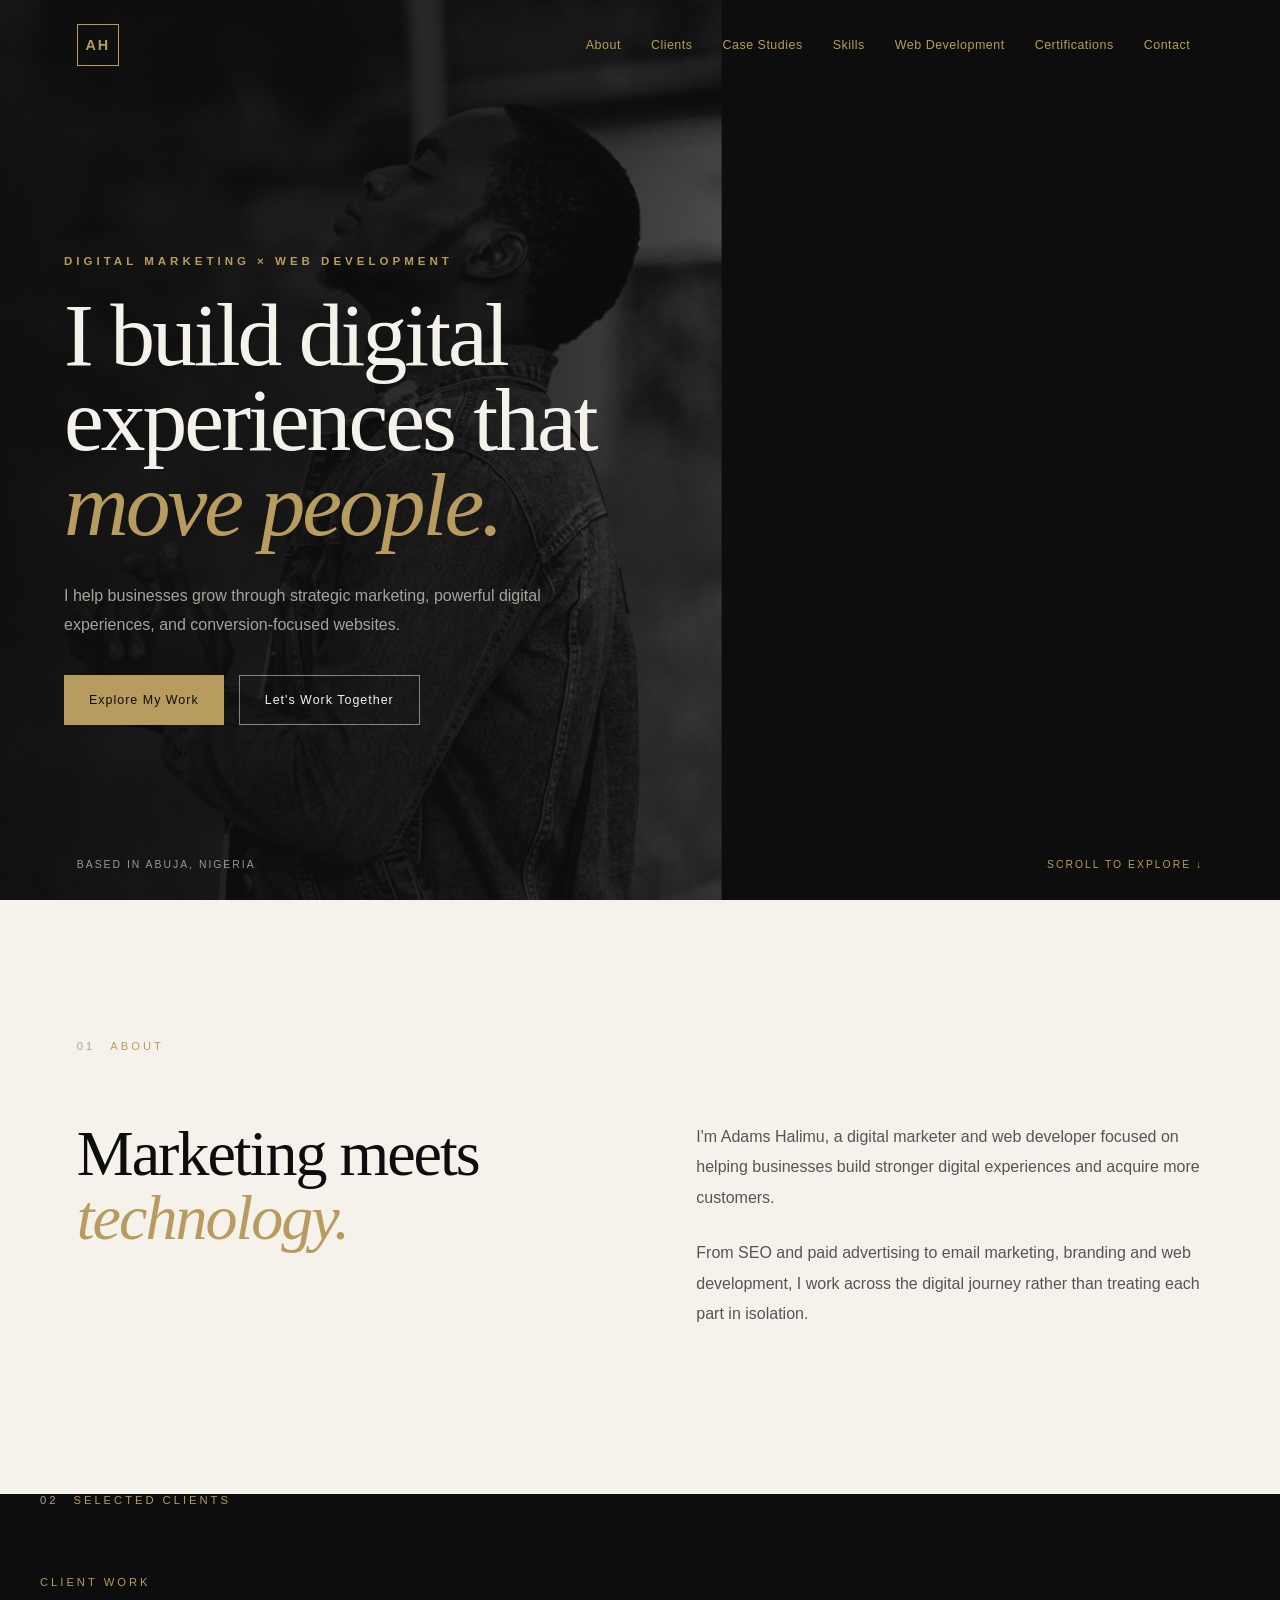
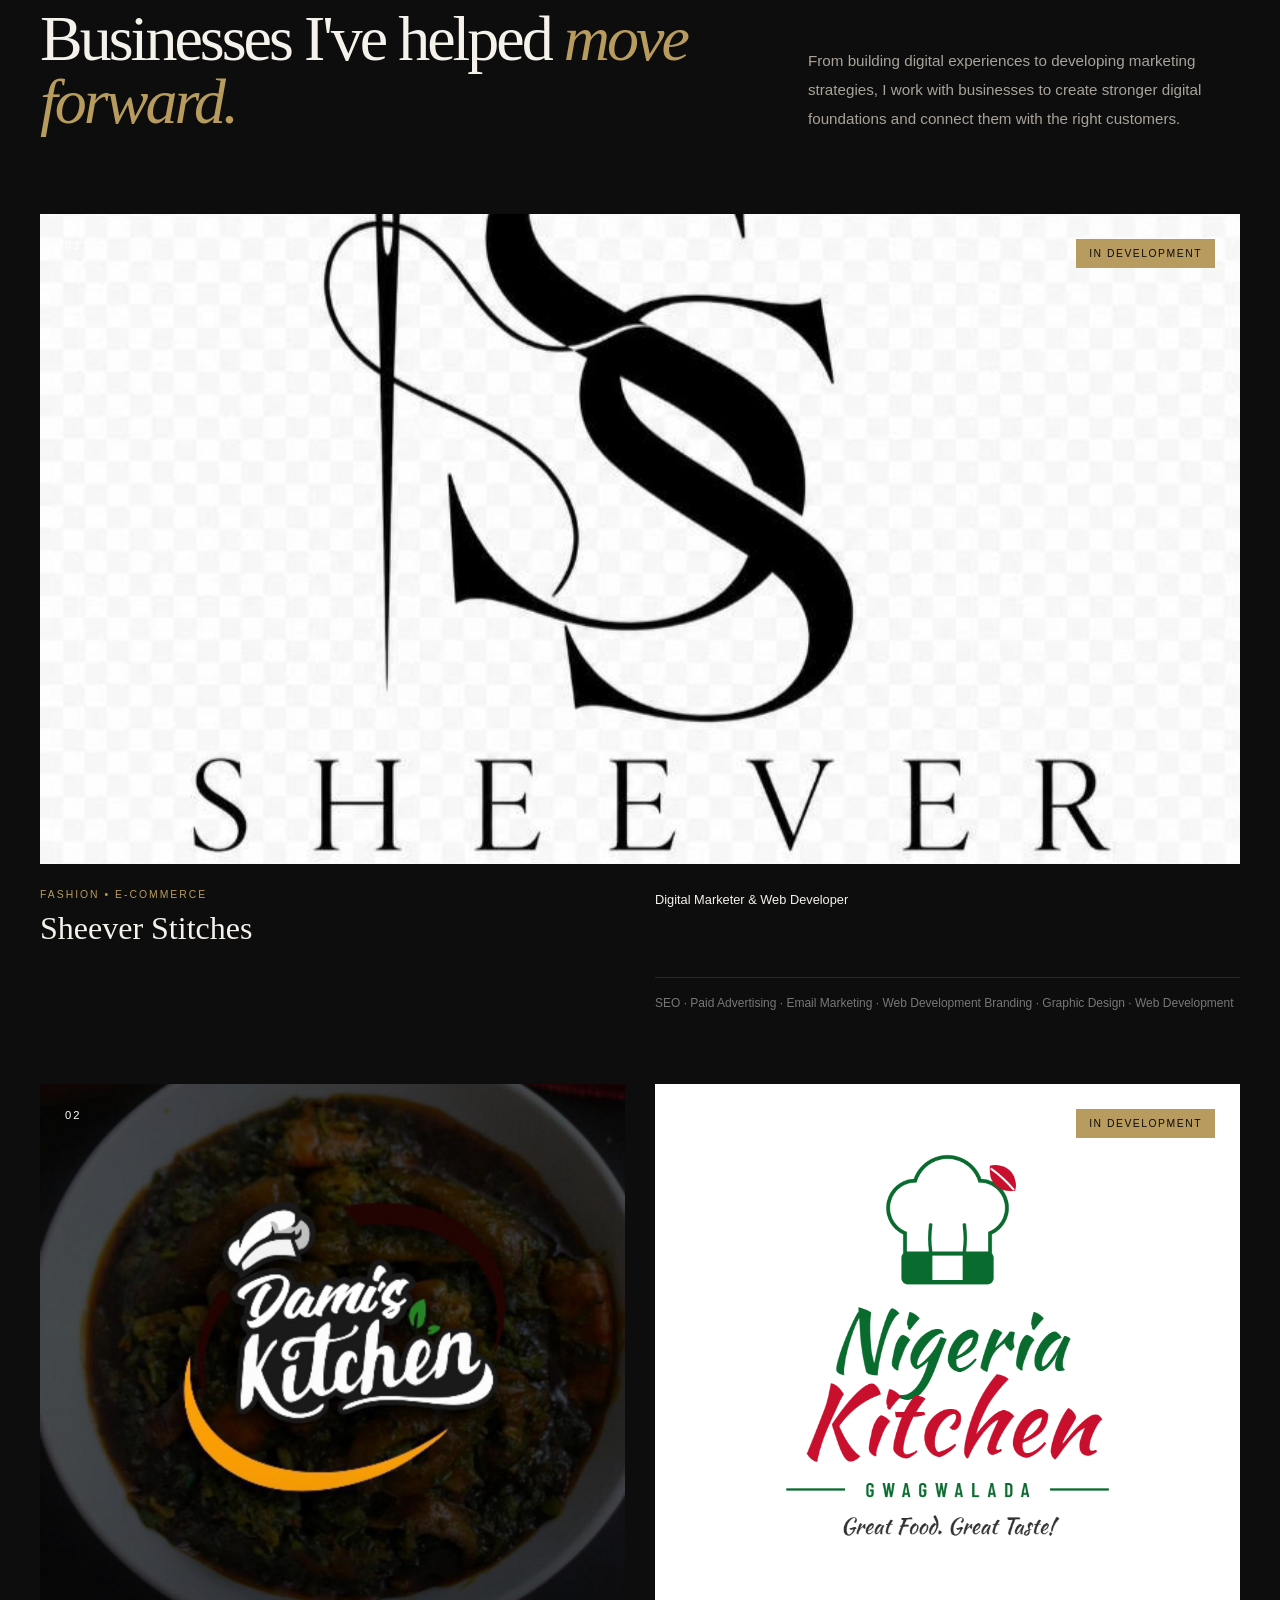
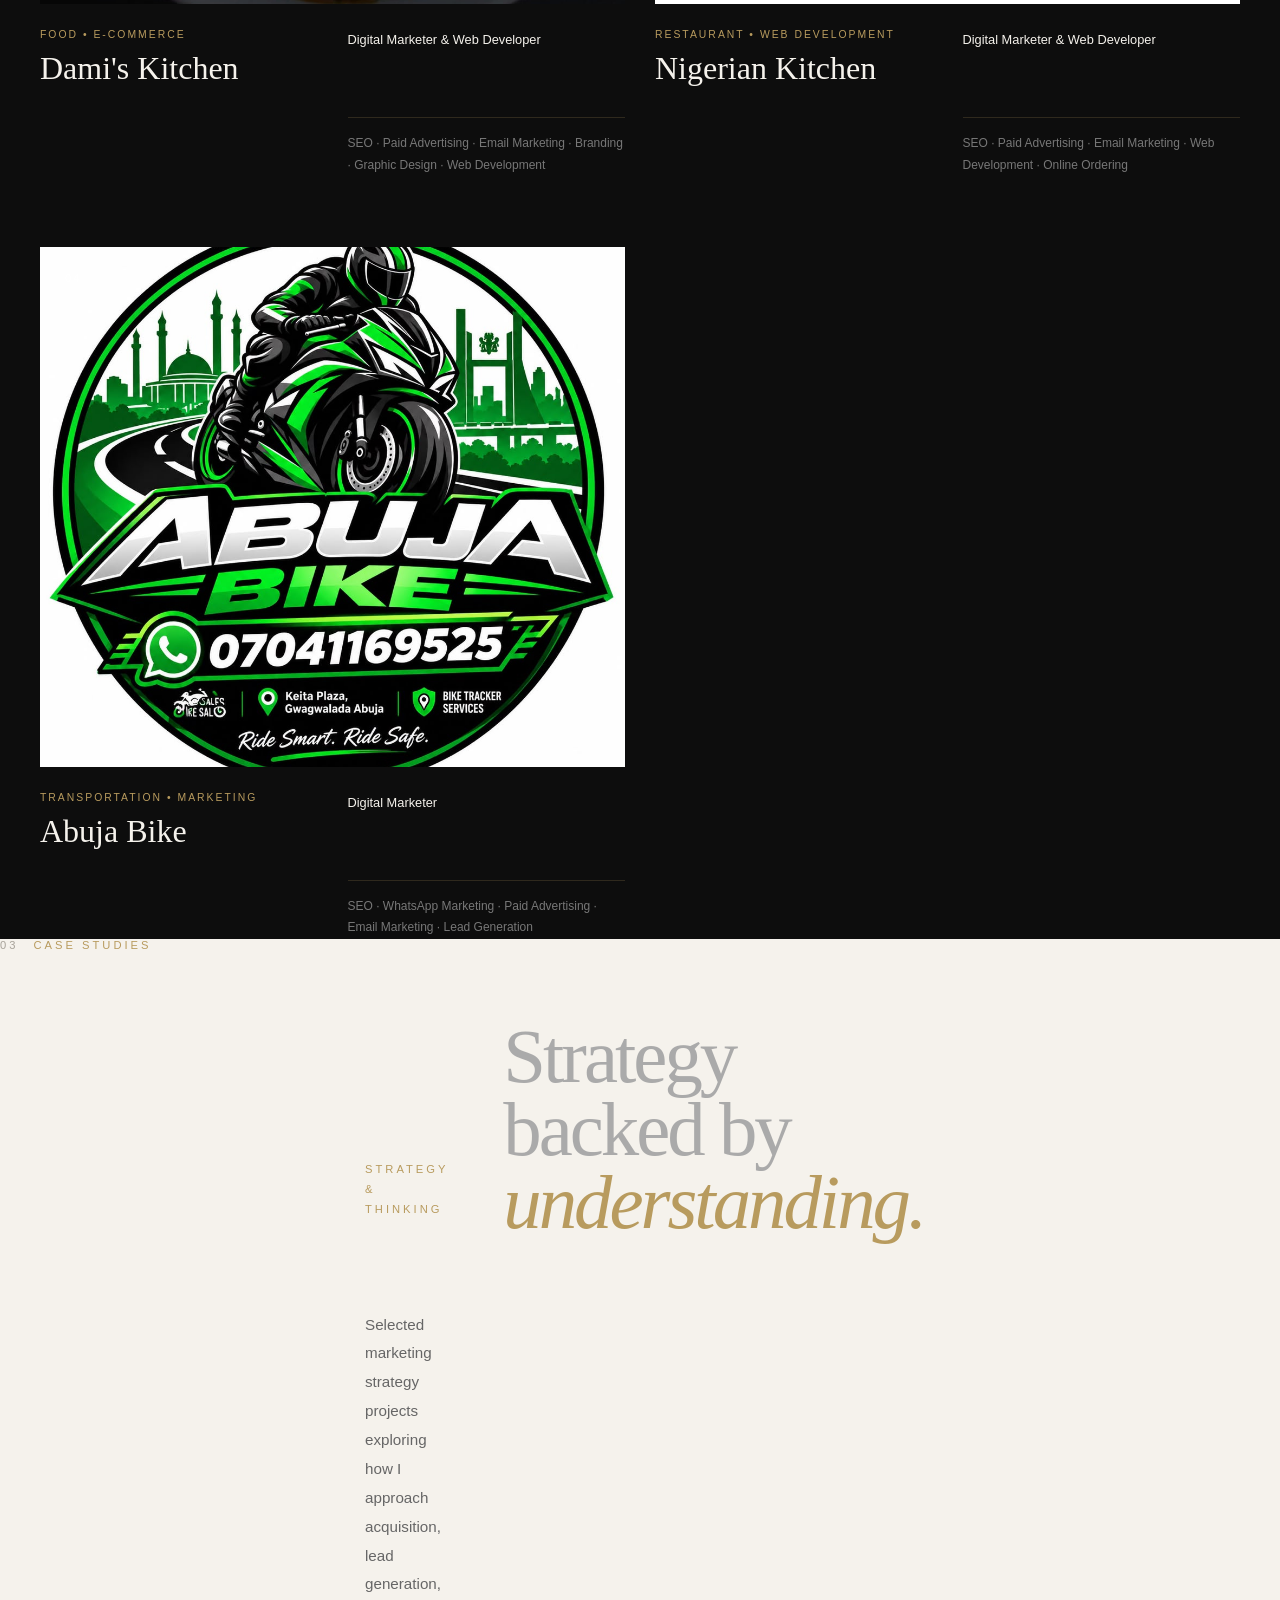
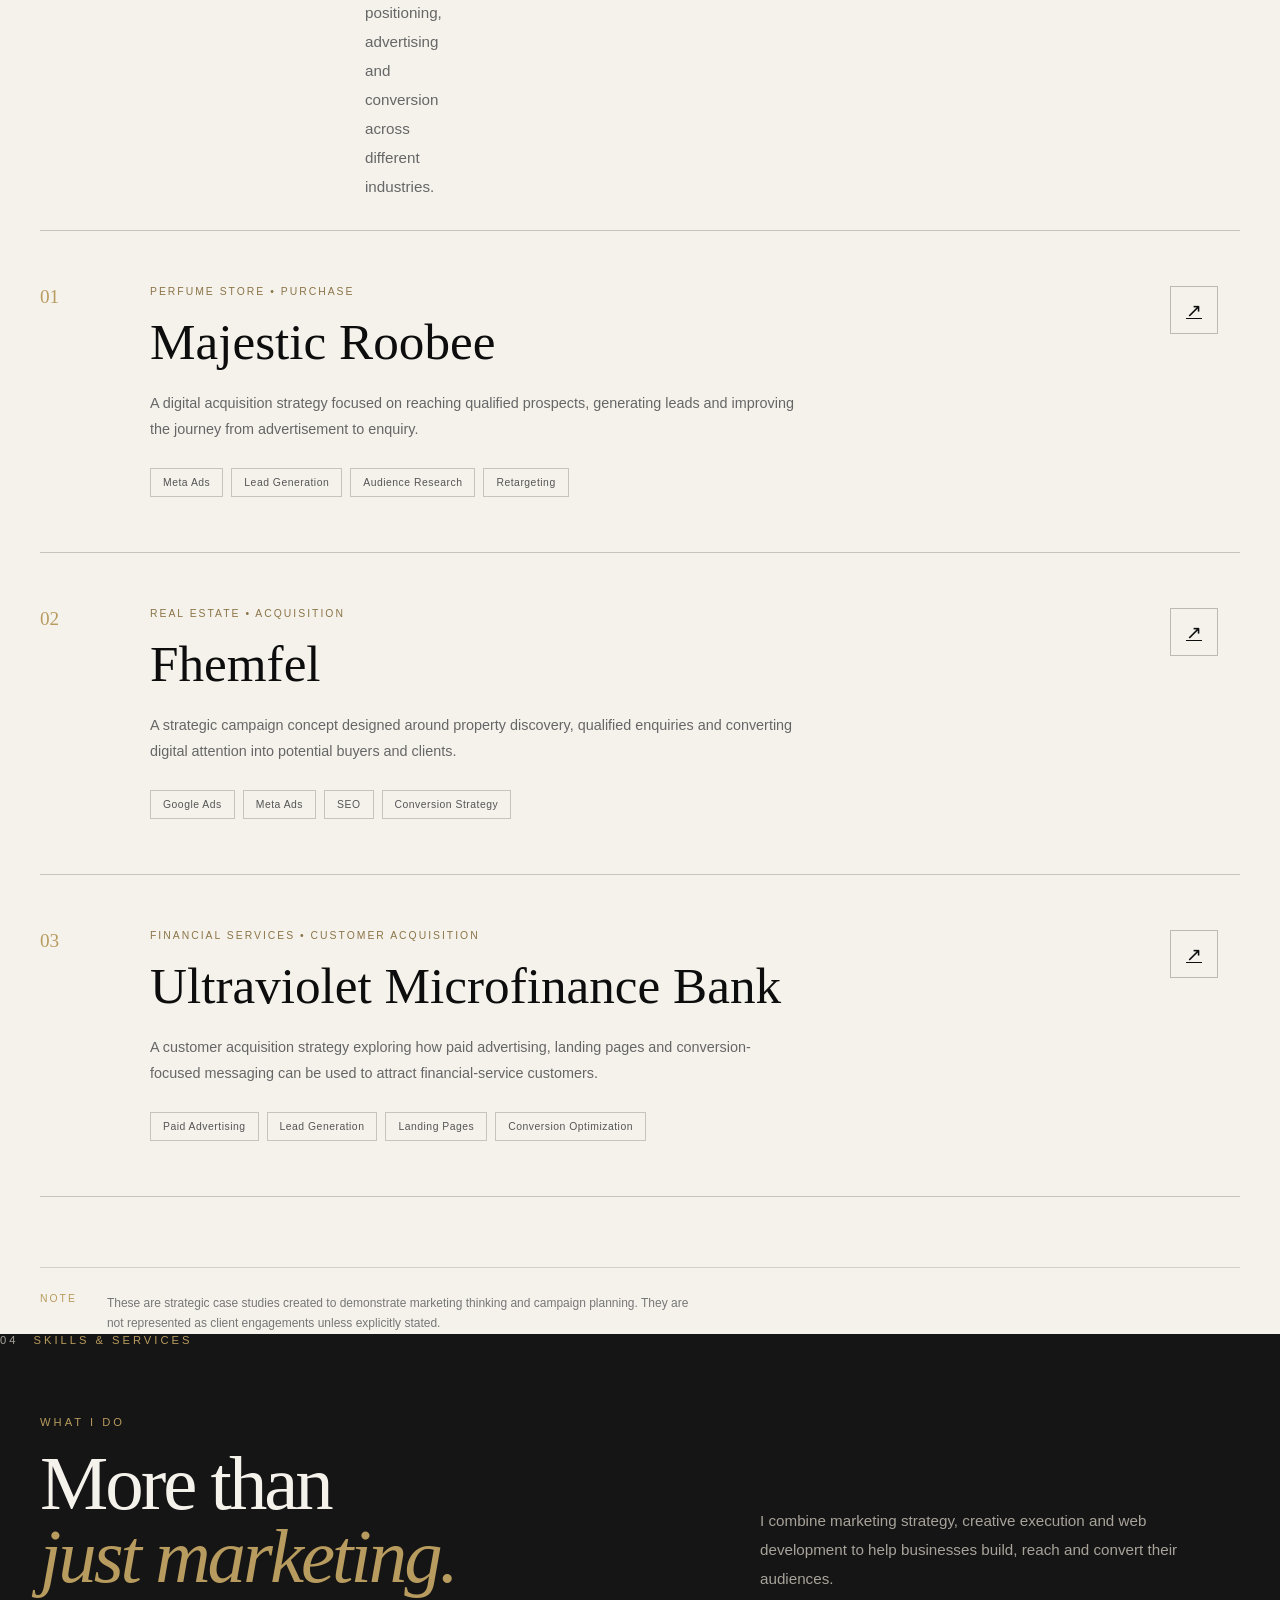
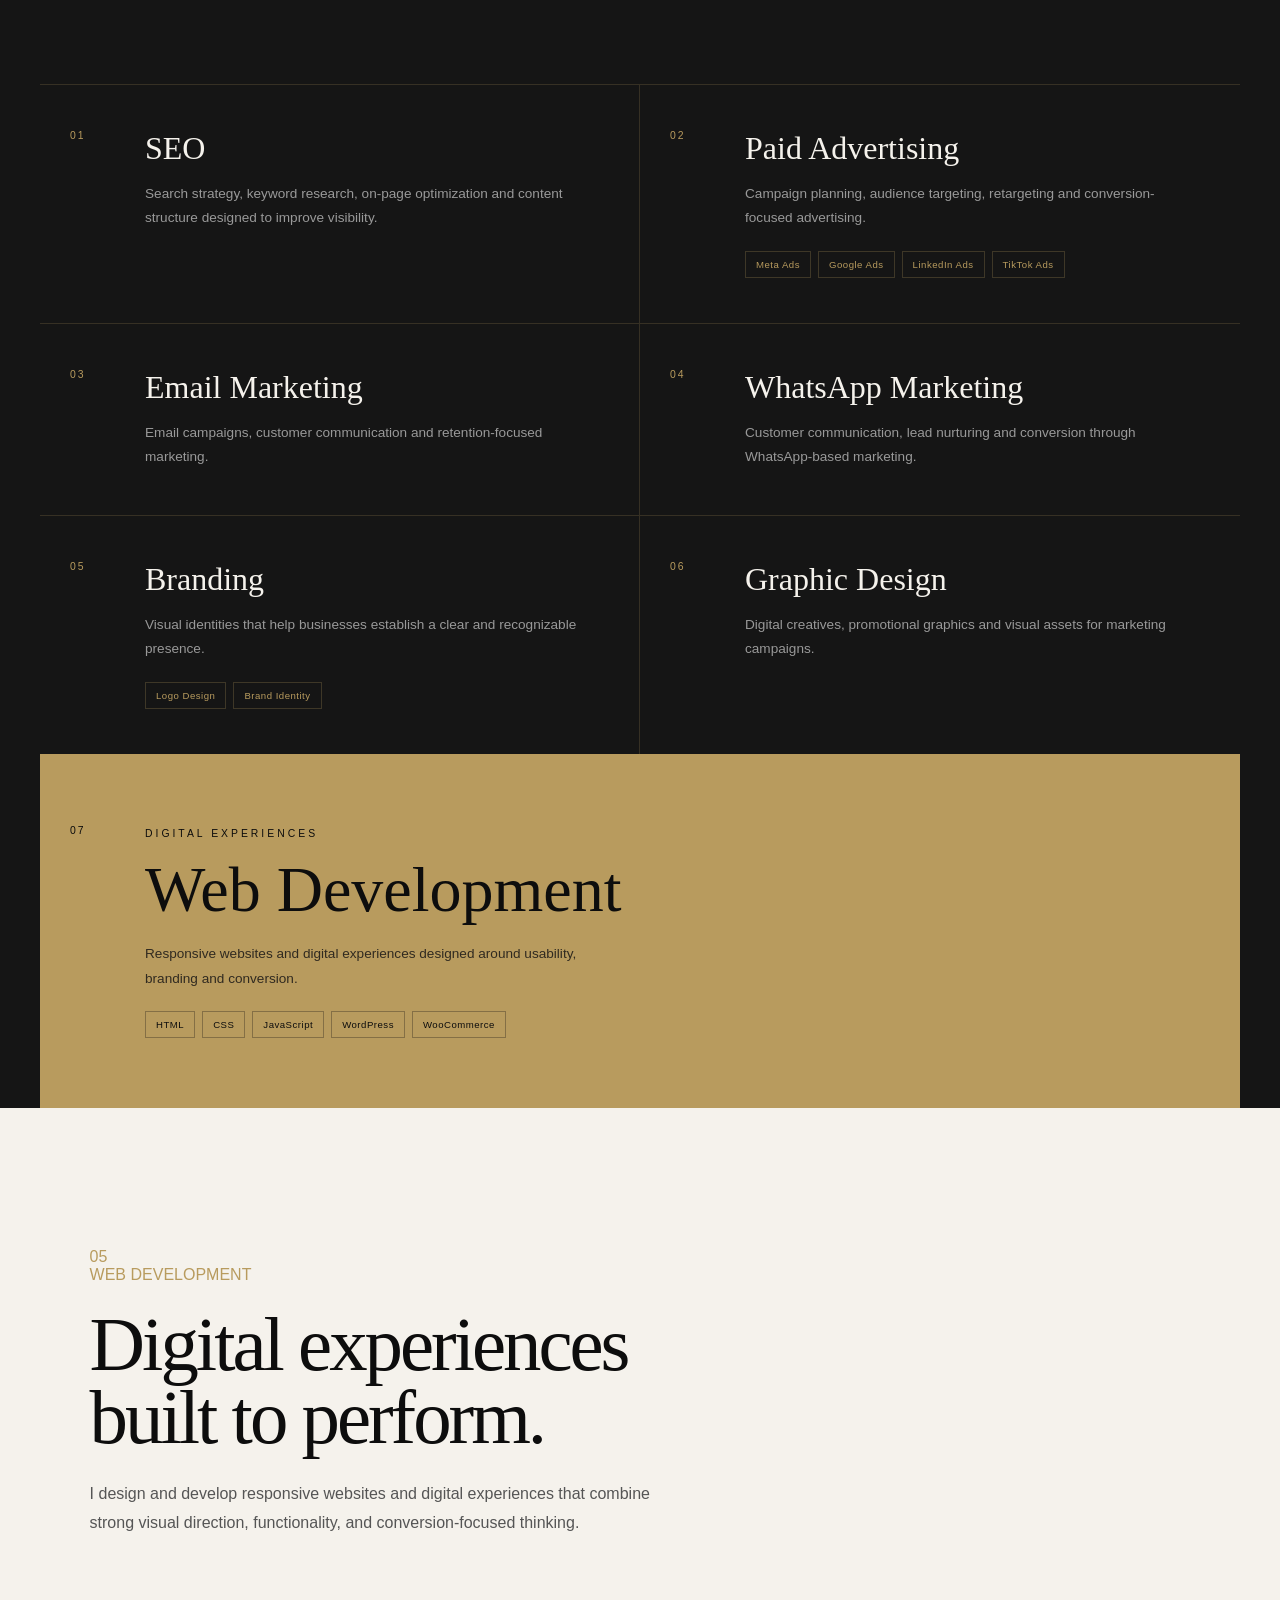
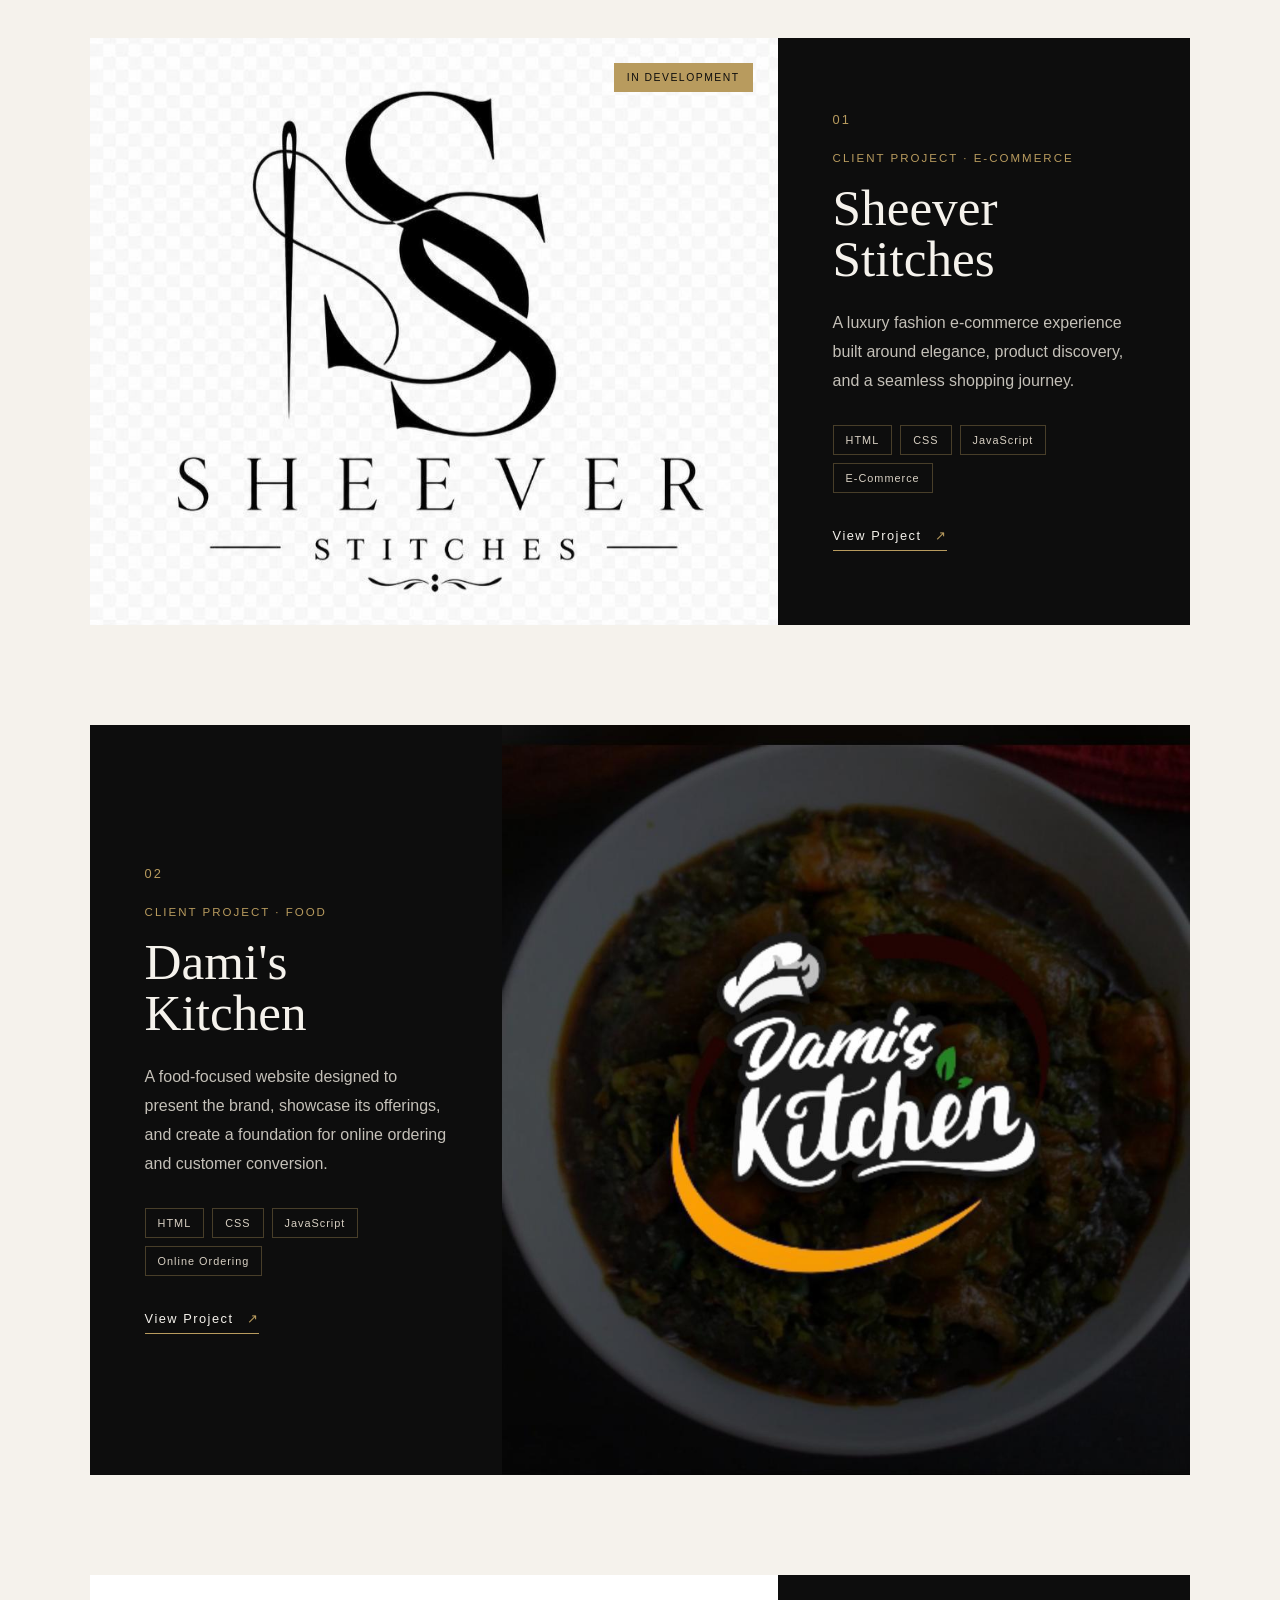
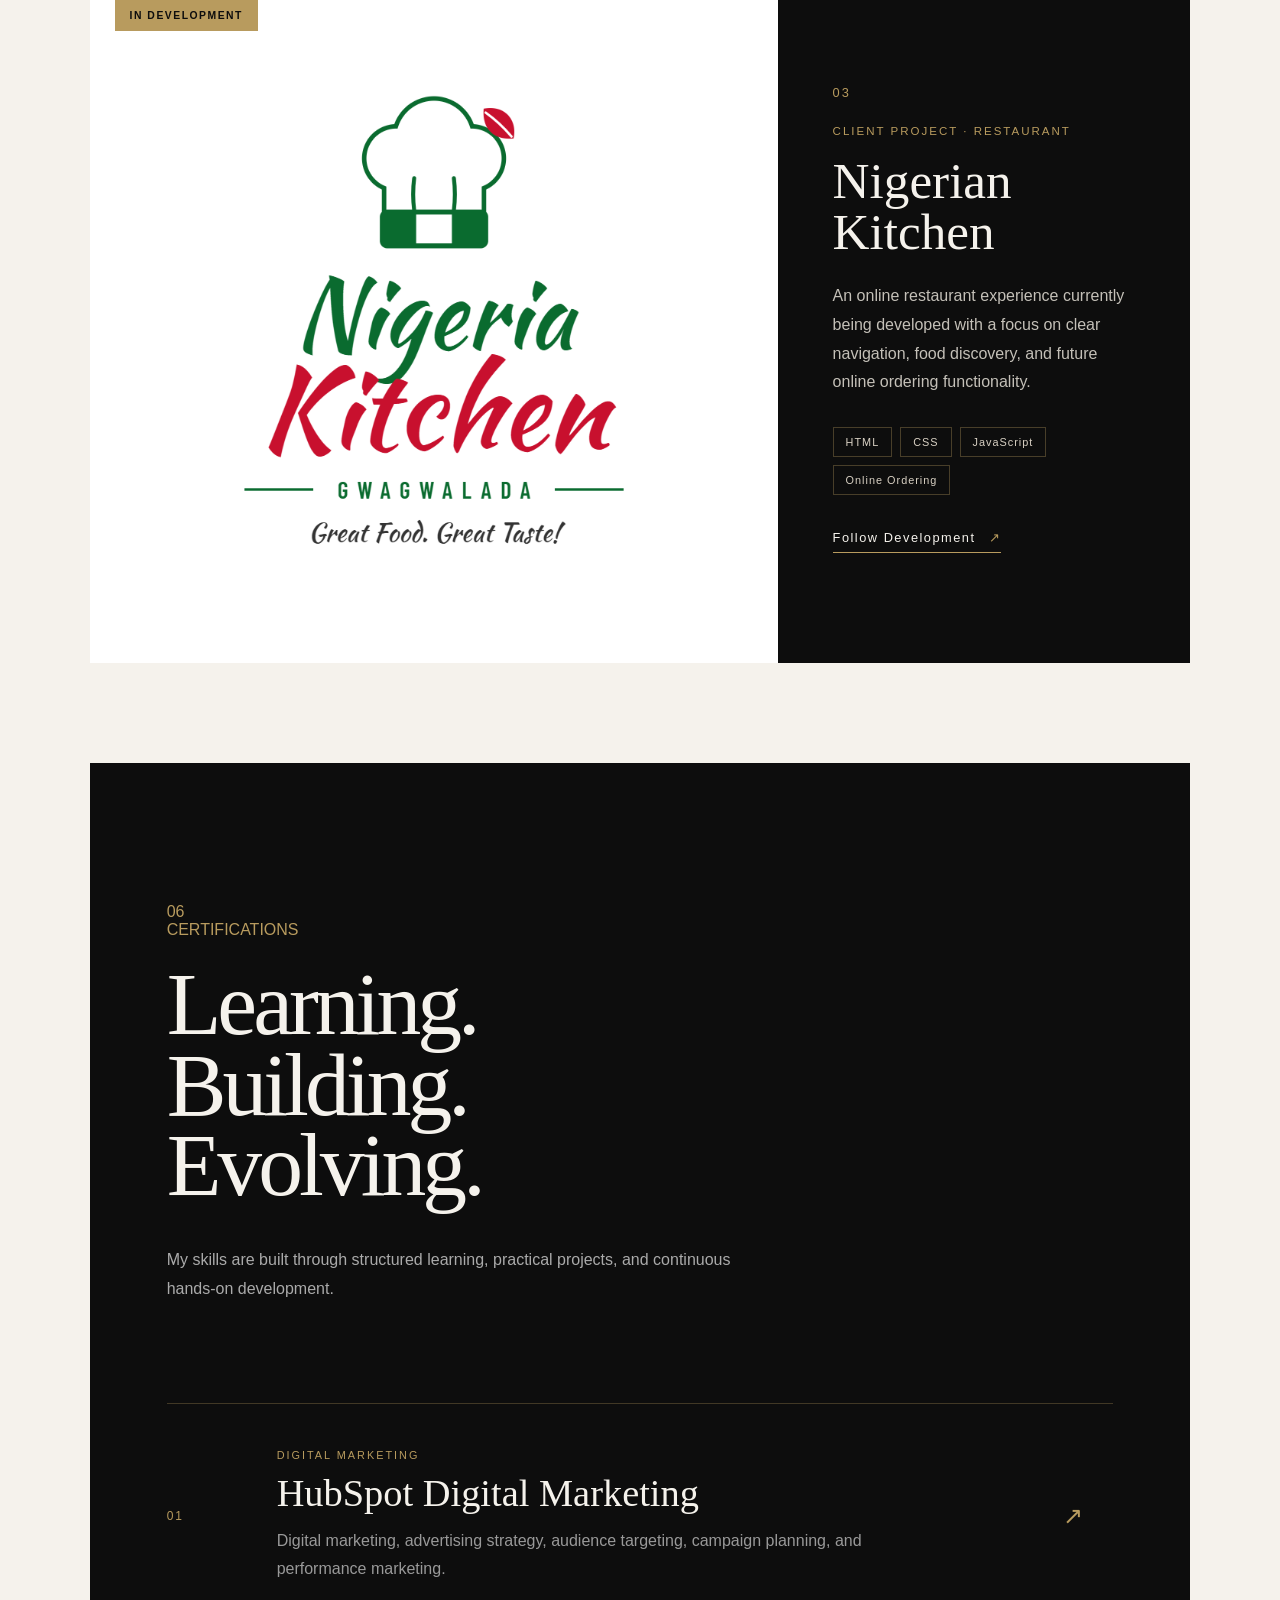
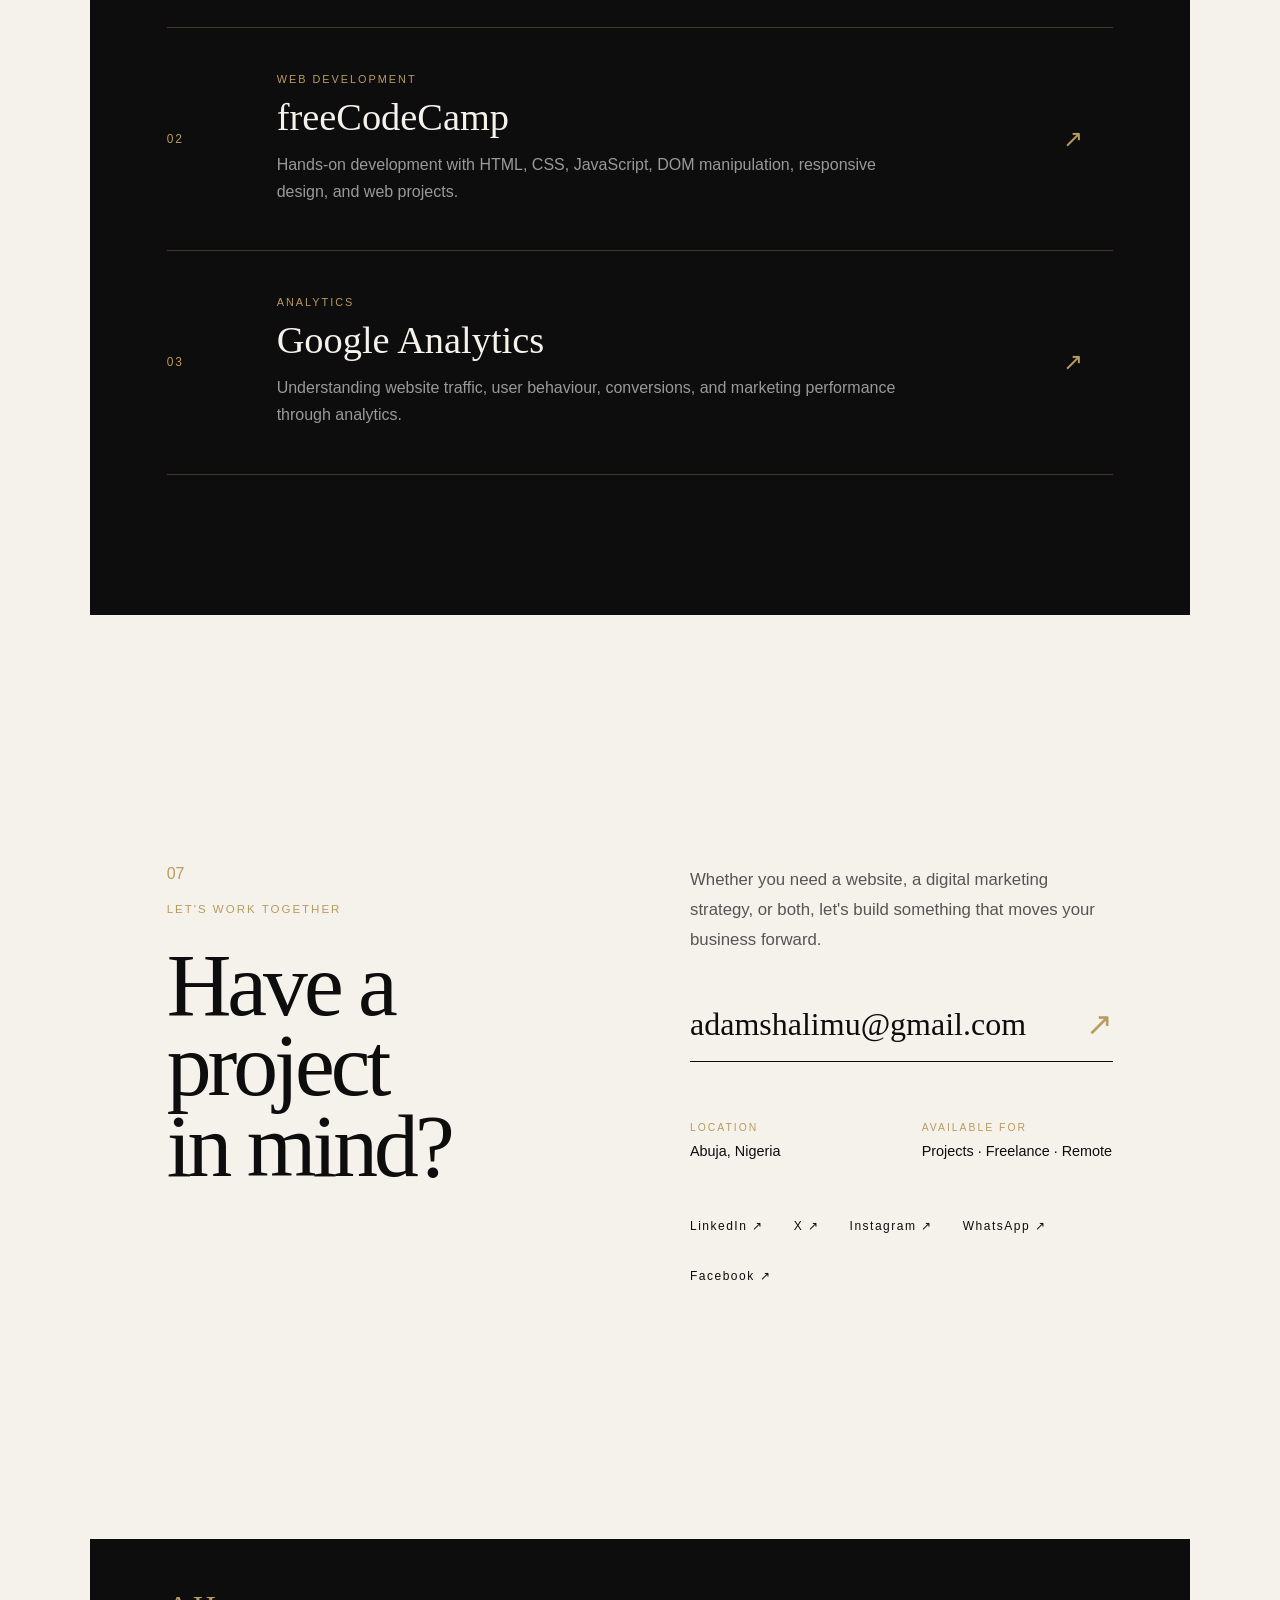
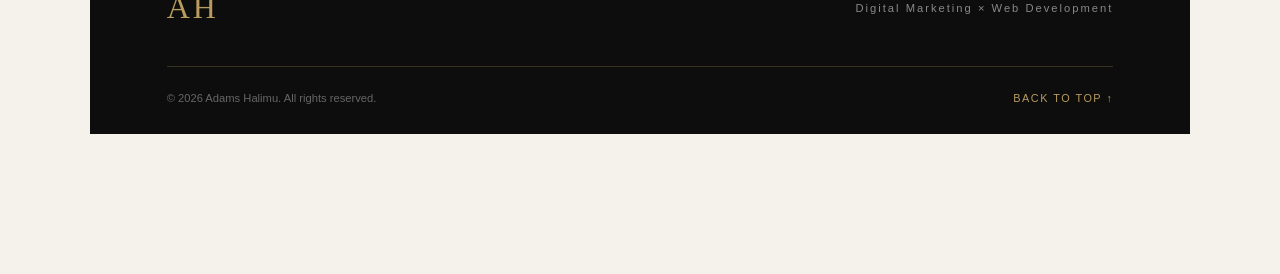
==== commit 9ab8ffea: "Update the word 'Hello' to 'Goodbye'" ====
--- a/index.html
+++ b/index.html
@@ -51,7 +51,7 @@
     <section class="hero">
 
       <div class="hero-image">
-        <img src="images/adams.jpg" alt="Adams Halimu">
+        <img src="adams.jpg" alt="Adams Halimu">
       </div>
 
       <div class="hero-overlay"></div>
@@ -172,7 +172,7 @@
 
       <div class="client-image">
         <img
-          src="images/NewSheeverLogo.jpeg"
+          src="NewSheeverLogo.jpeg"
           alt="Sheever Stitches"
         >
 
@@ -215,7 +215,7 @@
       <div class="client-image">
 
         <img
-          src="images/dami's kitchen.jpg"
+          src="dami's kitchen.jpg"
           alt="Dami's Kitchen"
         >
 
@@ -255,7 +255,7 @@
       <div class="client-image">
 
         <img
-          src="images/Nigeria Kitchen logo@1x.jpeg"
+          src="Nigeria Kitchen logo@1x.jpeg"
           alt="Nigerian Kitchen"
         >
 
@@ -298,7 +298,7 @@
       <div class="client-image">
 
         <img
-          src="images/AbujaBike.jpeg"
+          src="AbujaBike.jpeg"
           alt="Abuja Bike"
         >
 
@@ -713,7 +713,7 @@
         <article class="web-project web-project-featured">
 
             <div class="web-project-image">
-                <img src="images/NewSheeverLogo.jpeg" alt="Sheever Stitches website">
+                <img src="NewSheeverLogo.jpeg" alt="Sheever Stitches website">
                 <span class="project-status">
           IN DEVELOPMENT
         </span>
@@ -757,7 +757,7 @@
         <article class="web-project">
 
             <div class="web-project-image">
-                <img src="images/dami's kitchen.jpg" alt="Dami's Kitchen website">
+                <img src="dami's kitchen.jpg" alt="Dami's Kitchen website">
             </div>
 
             <div class="web-project-content">
@@ -796,7 +796,7 @@
         <article class="web-project">
 
             <div class="web-project-image">
-                <img src="images/Nigeria Kitchen logo@1x.jpeg" alt="Nigerian Kitchen website">
+                <img src="Nigeria Kitchen logo@1x.jpeg" alt="Nigerian Kitchen website">
                 
                 <span class="development-badge">
                     IN DEVELOPMENT
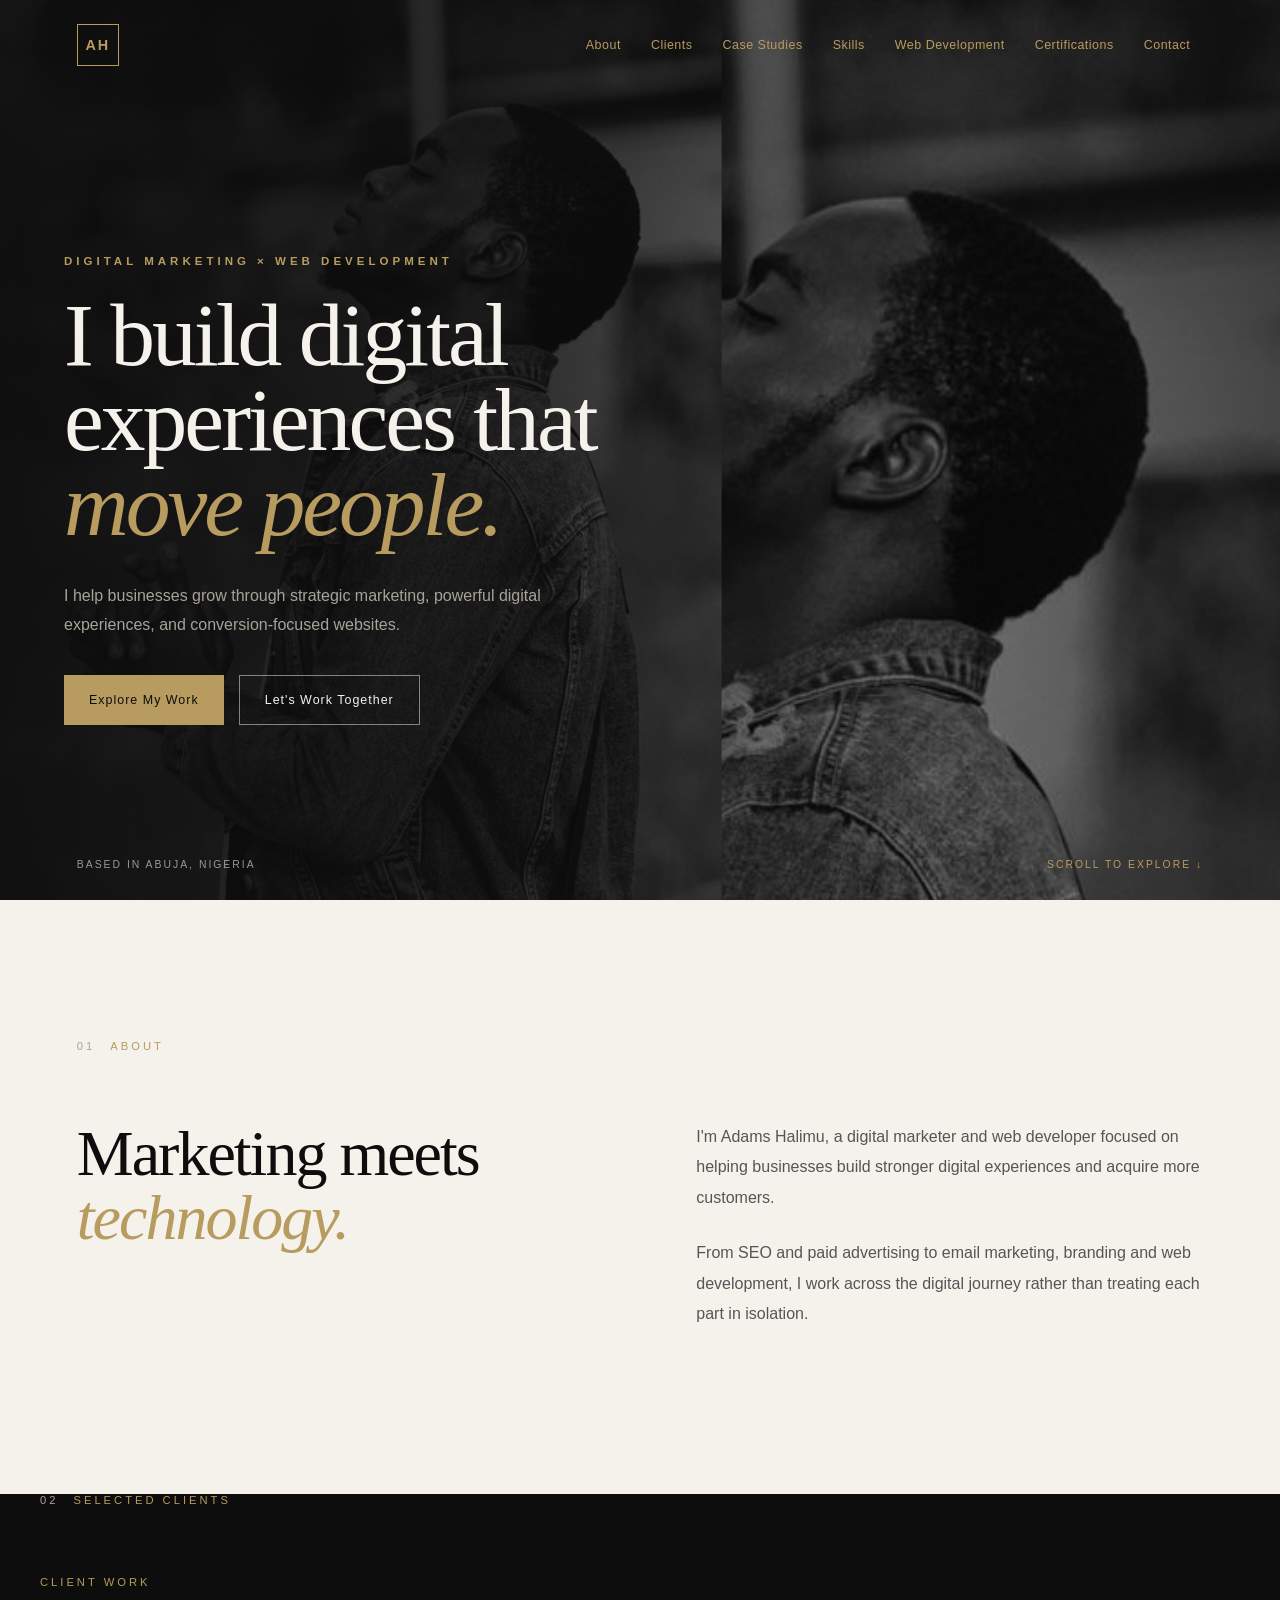
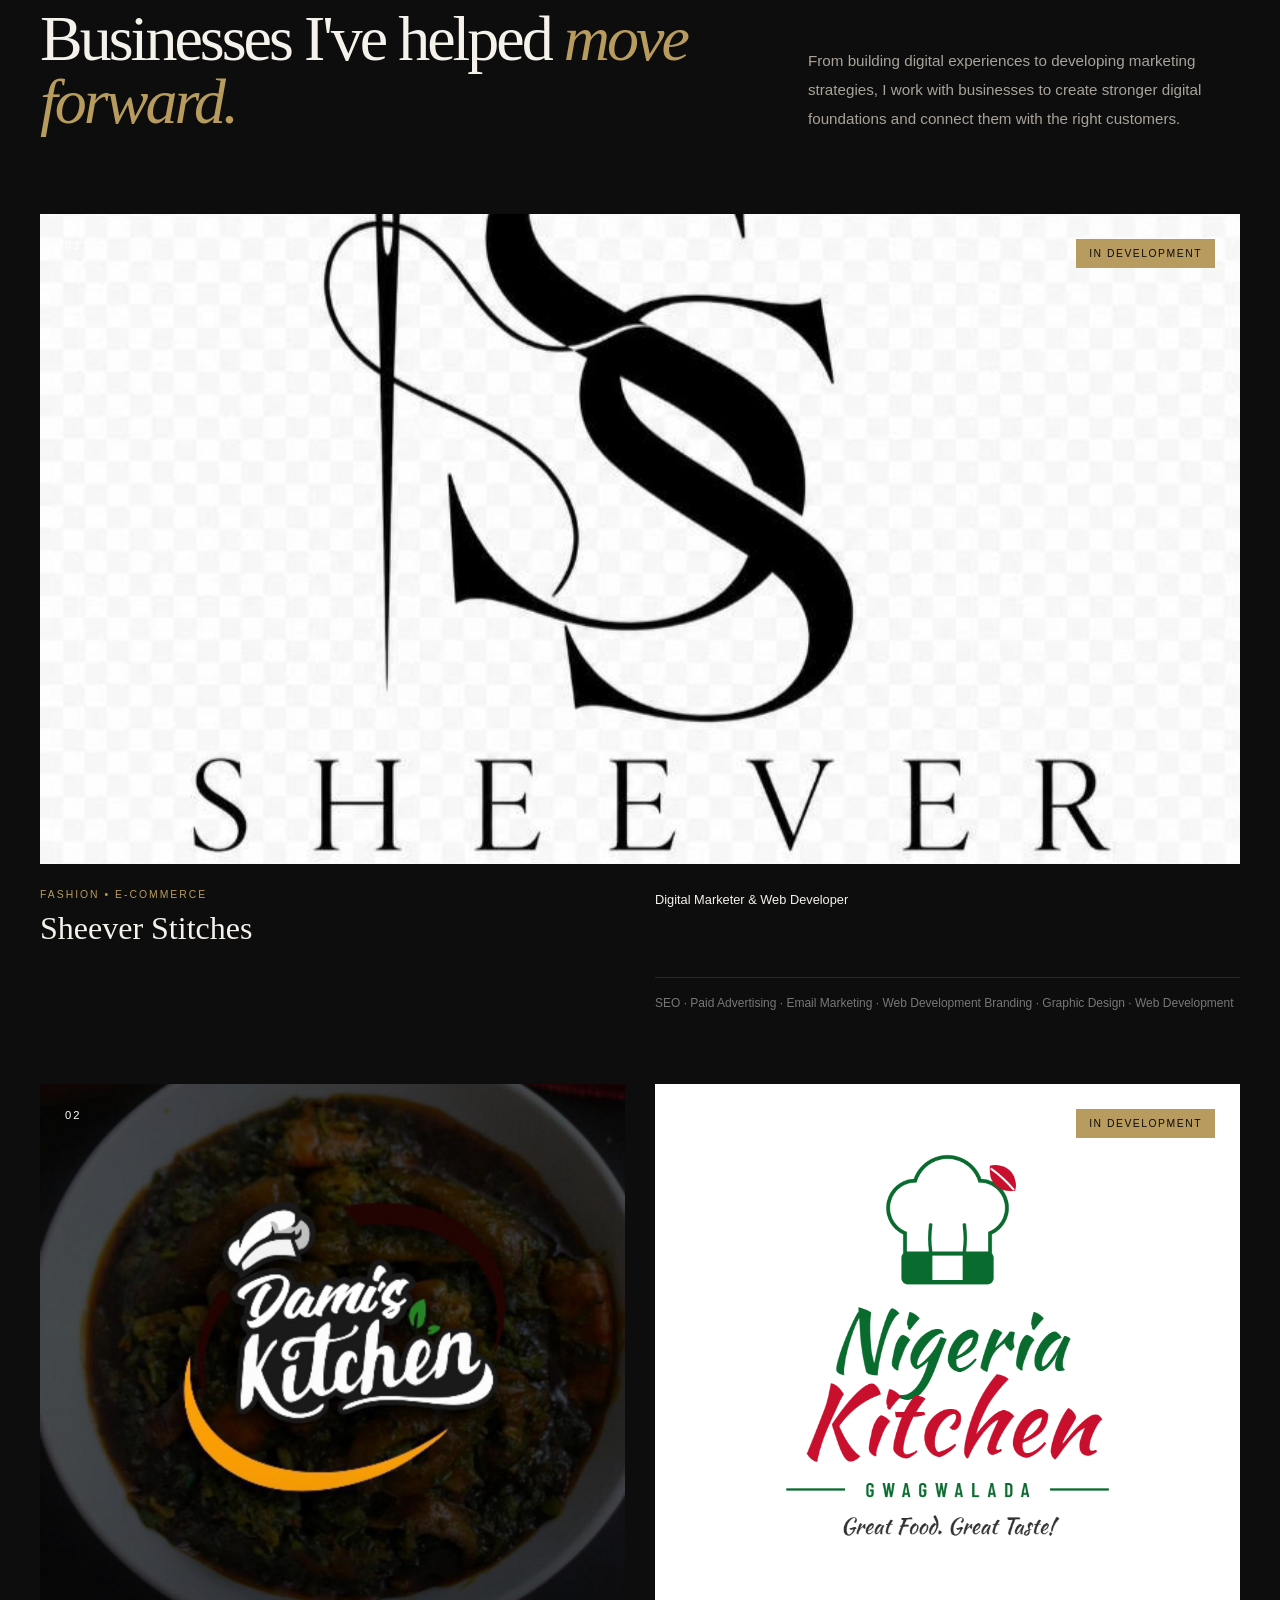
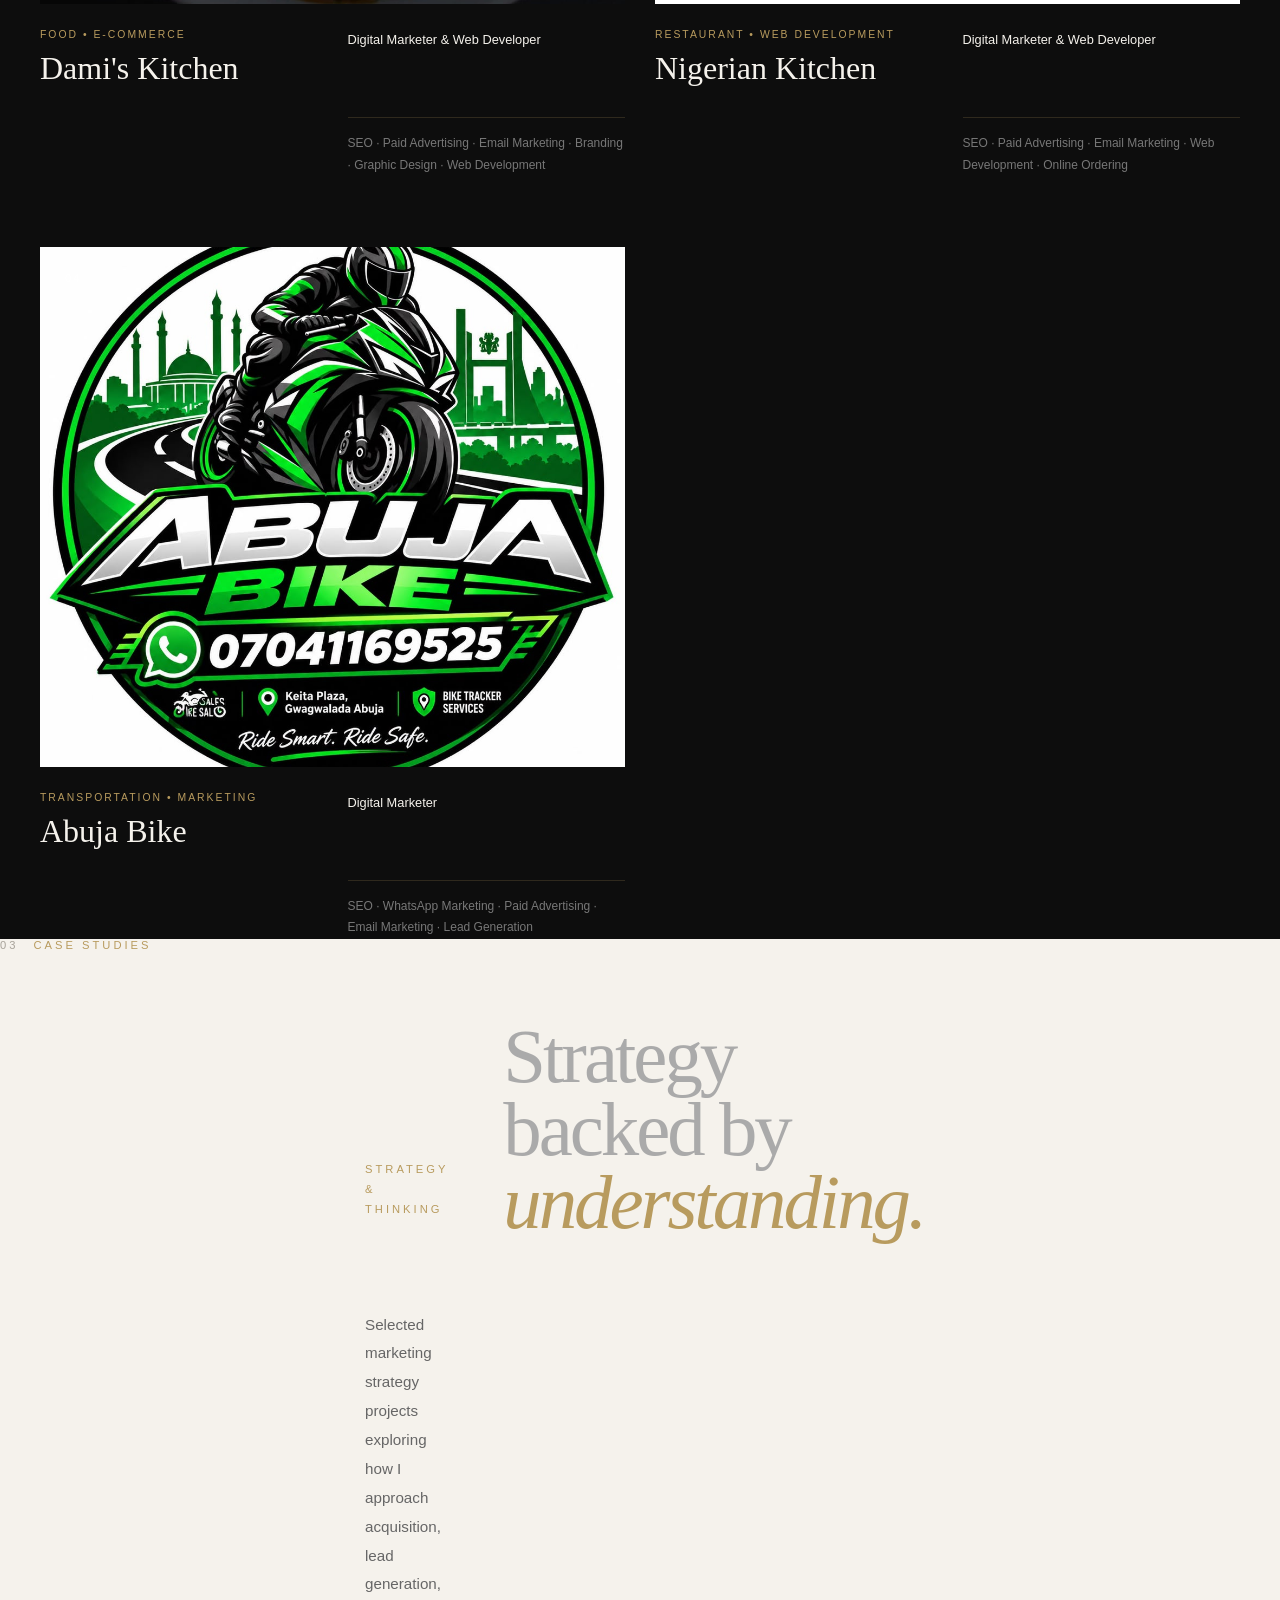
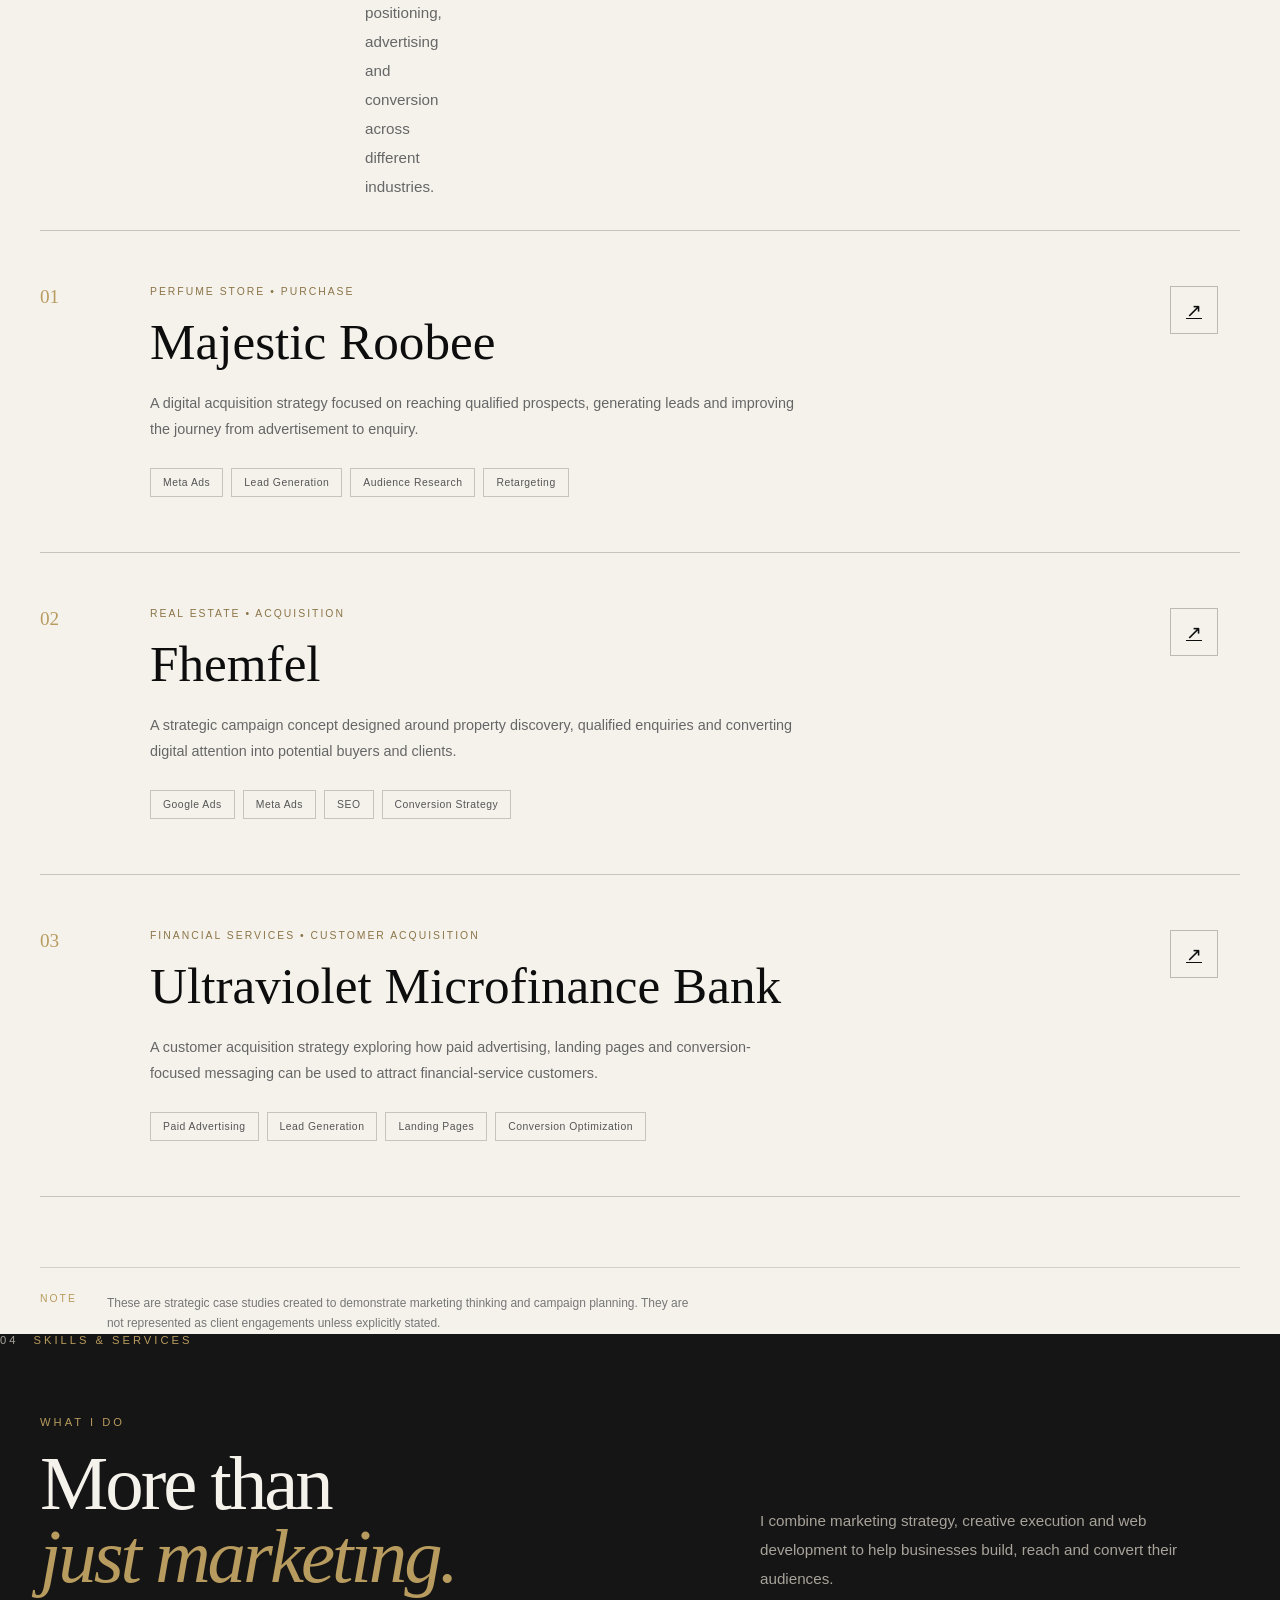
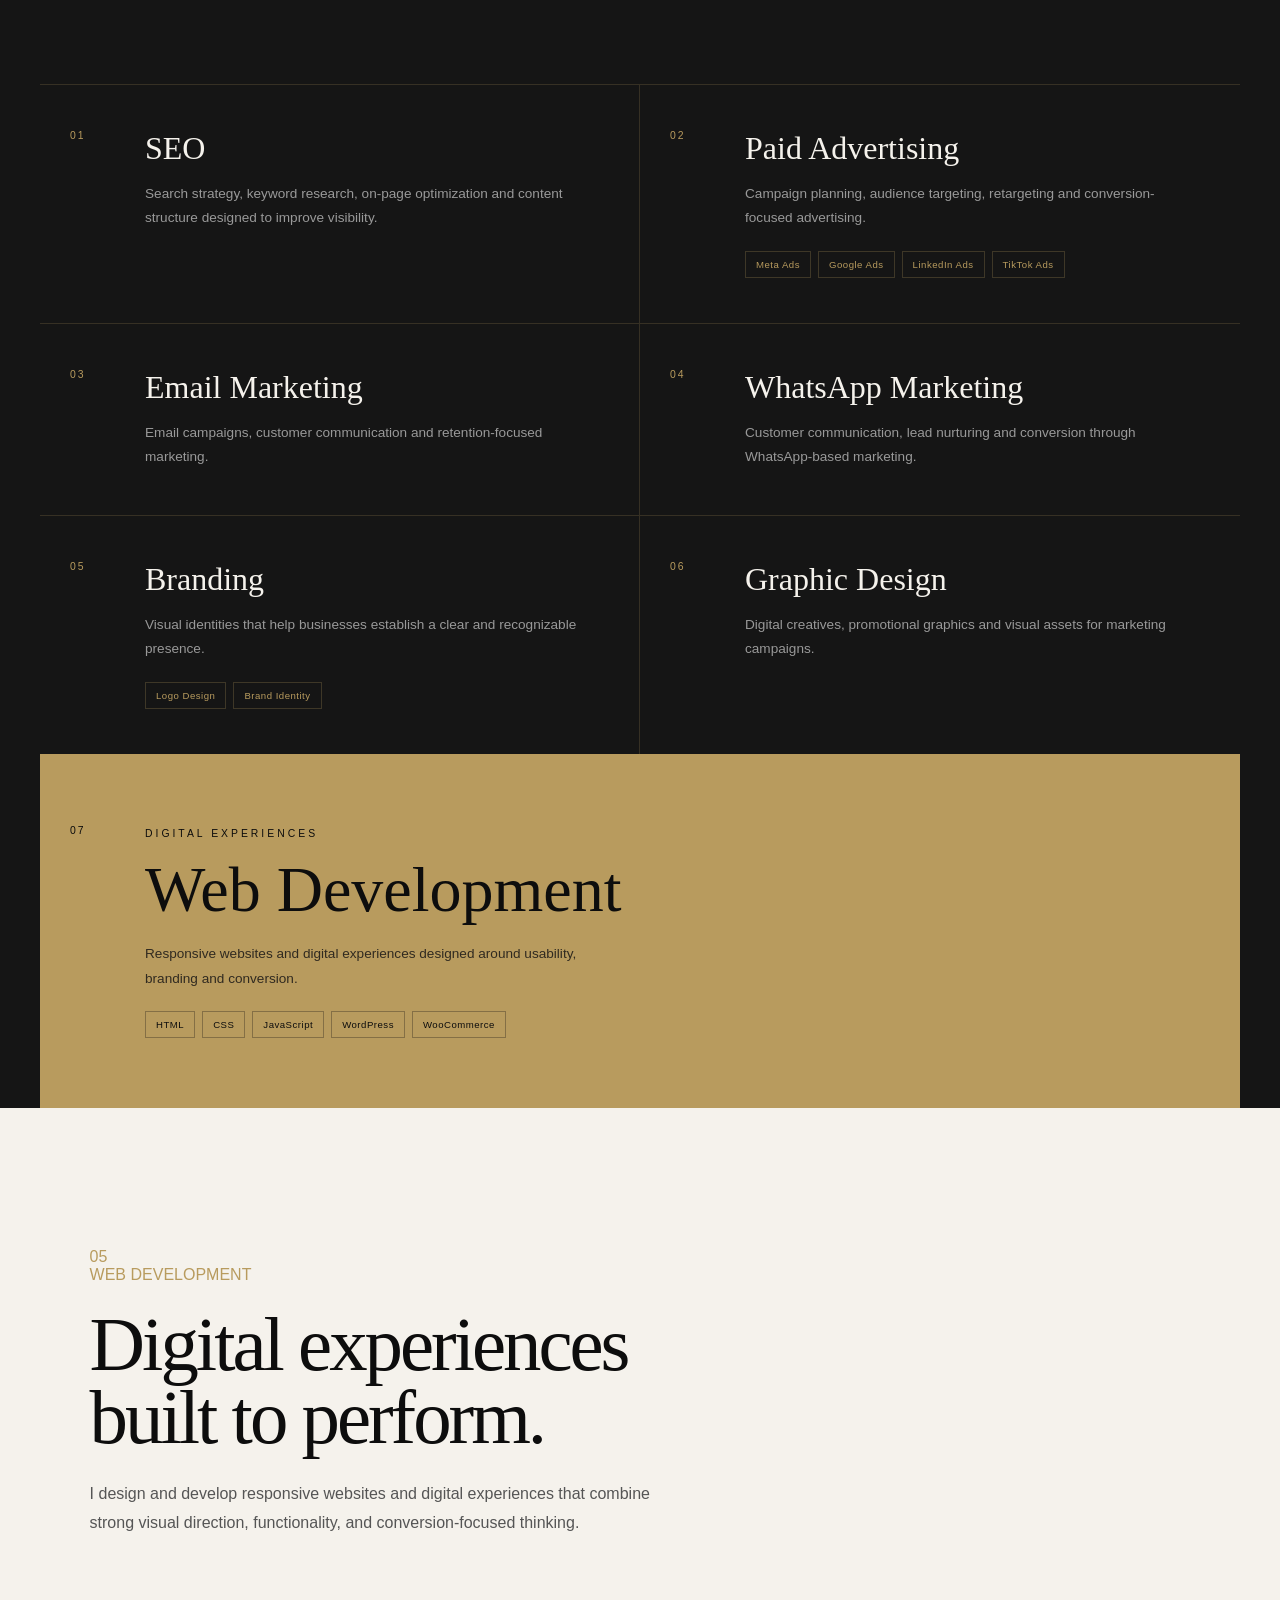
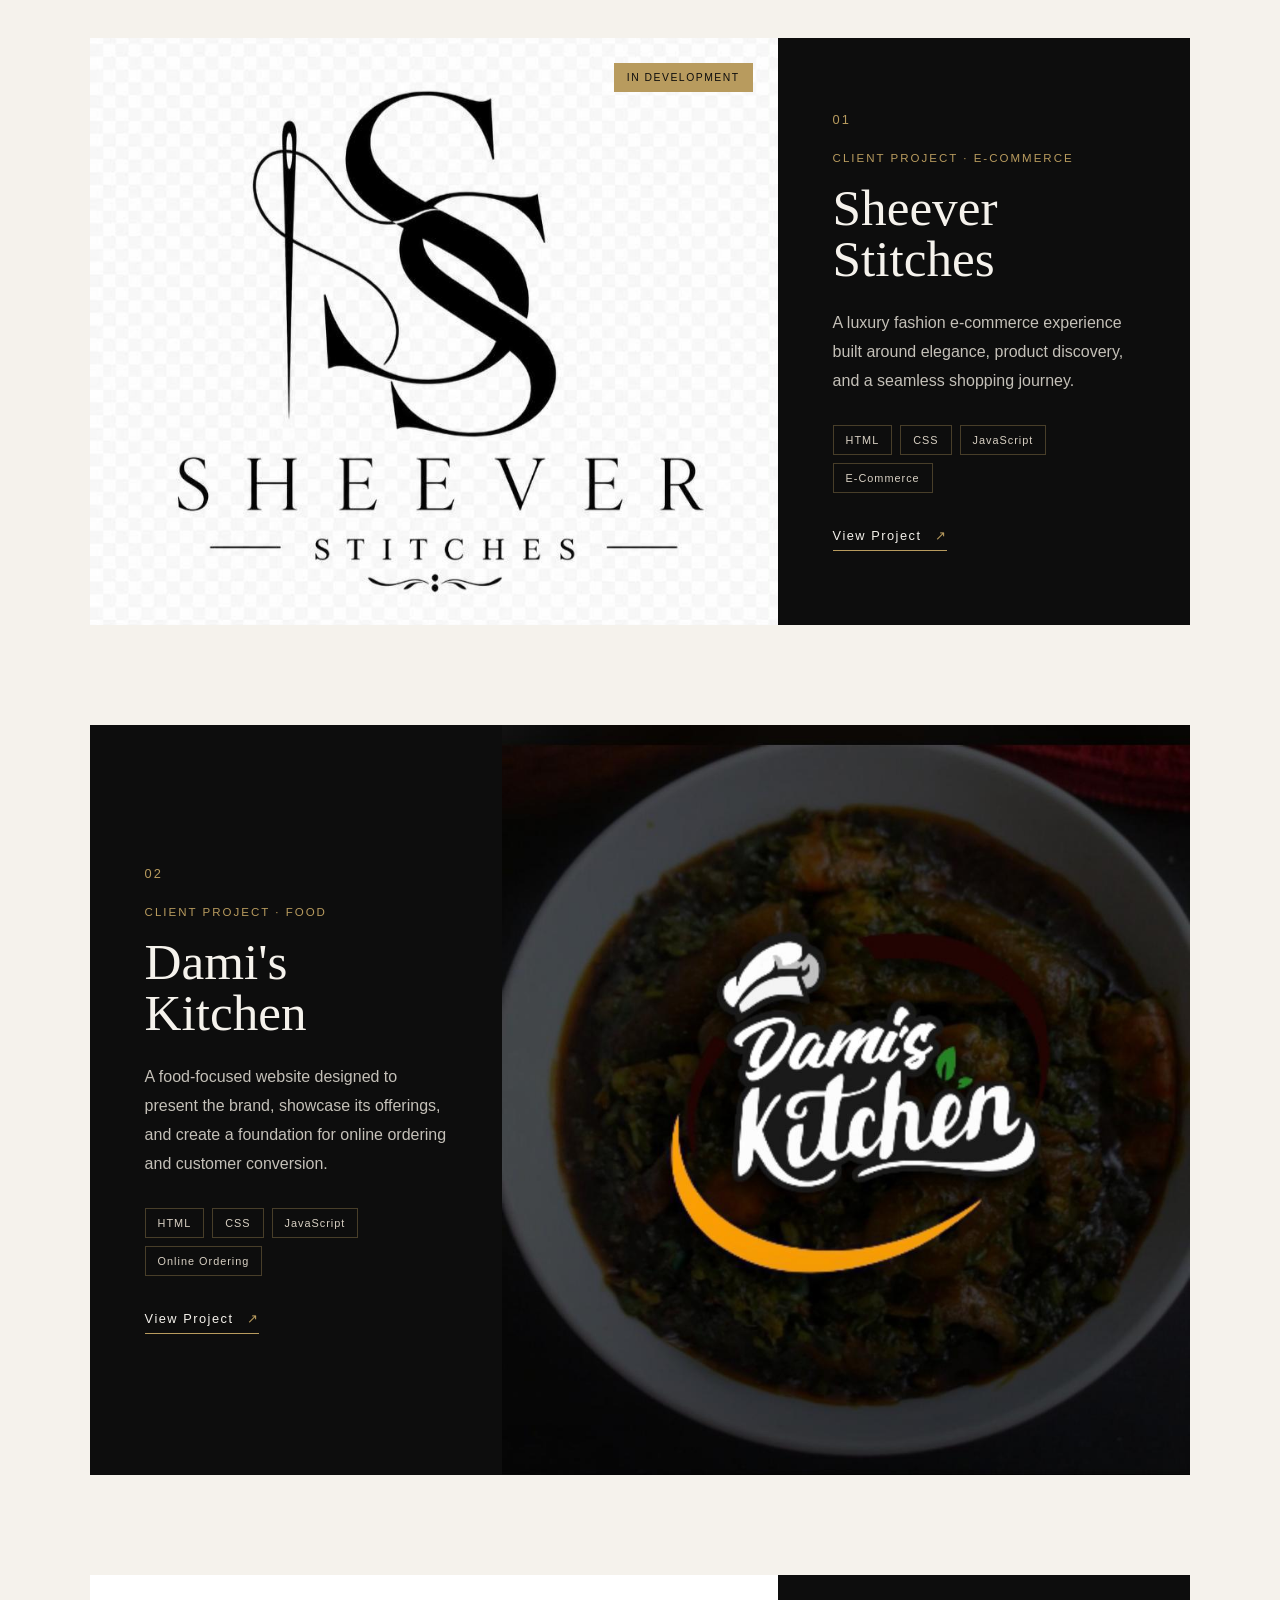
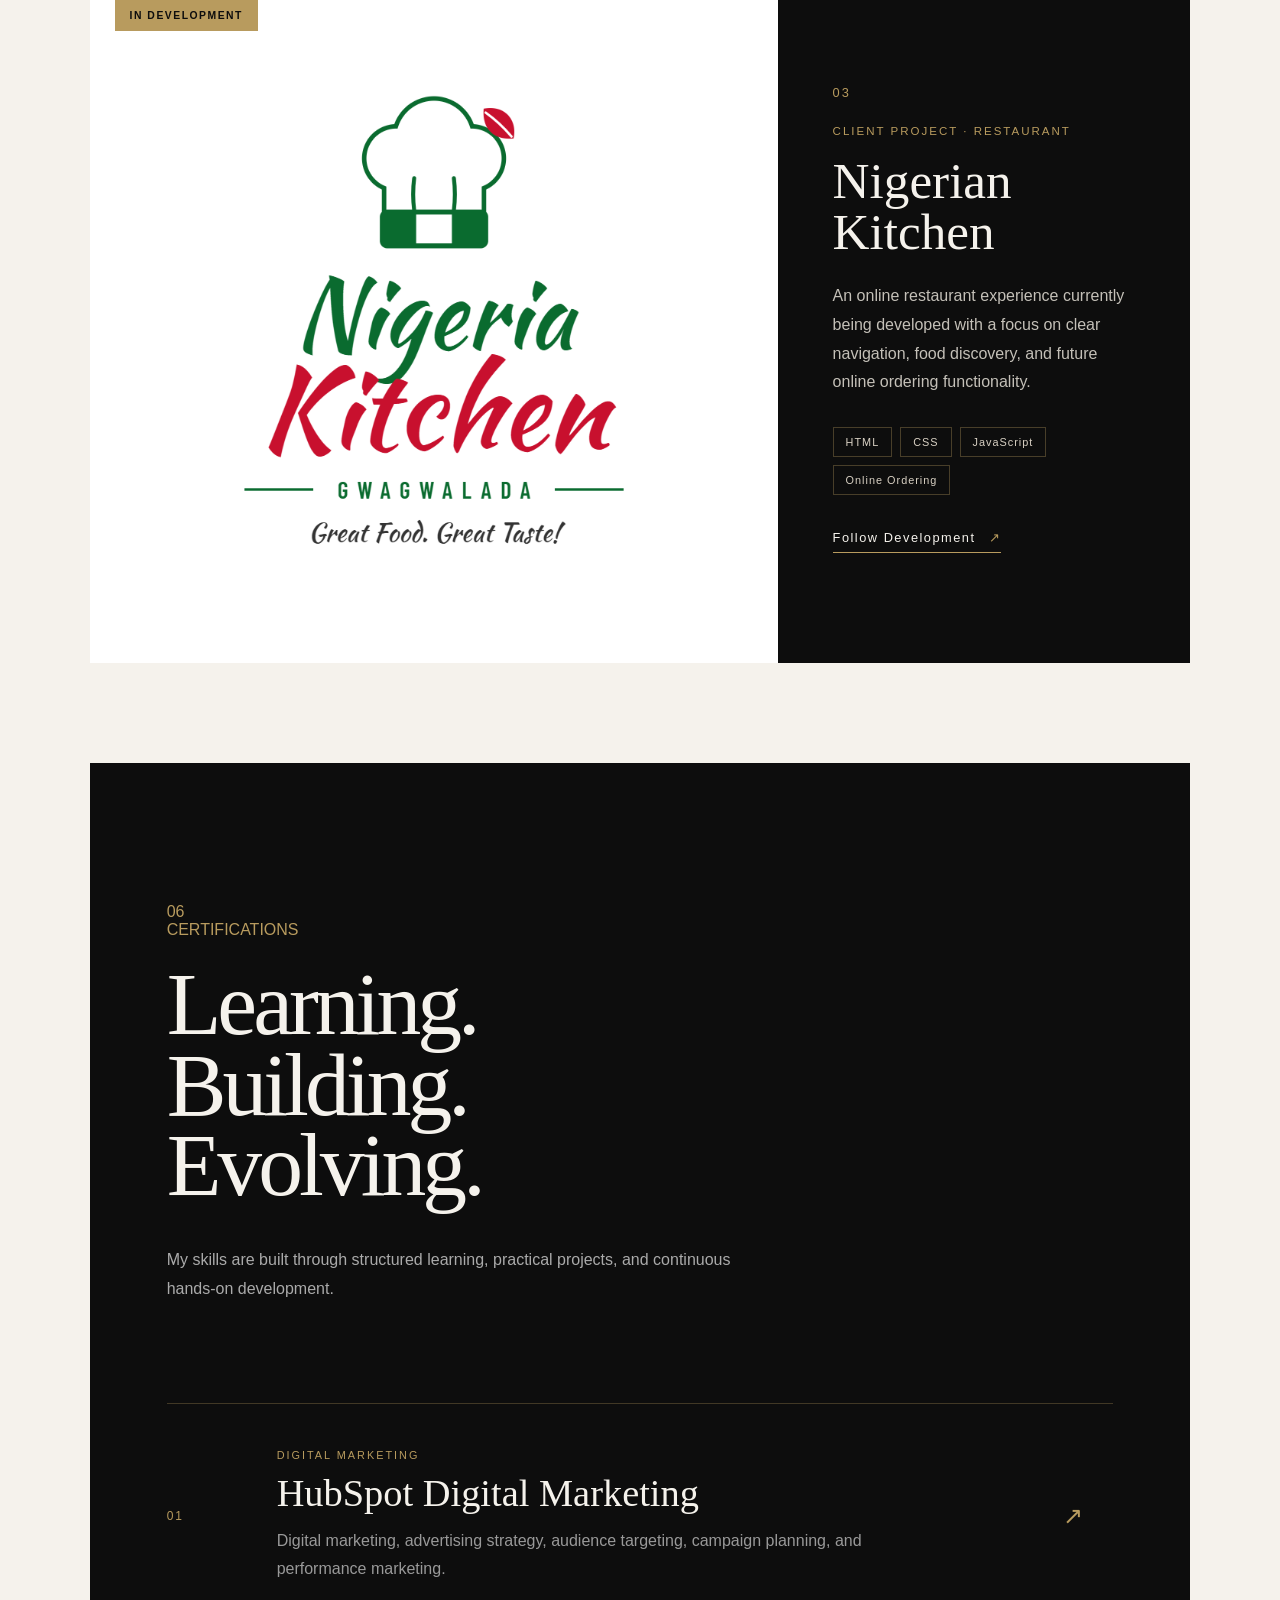
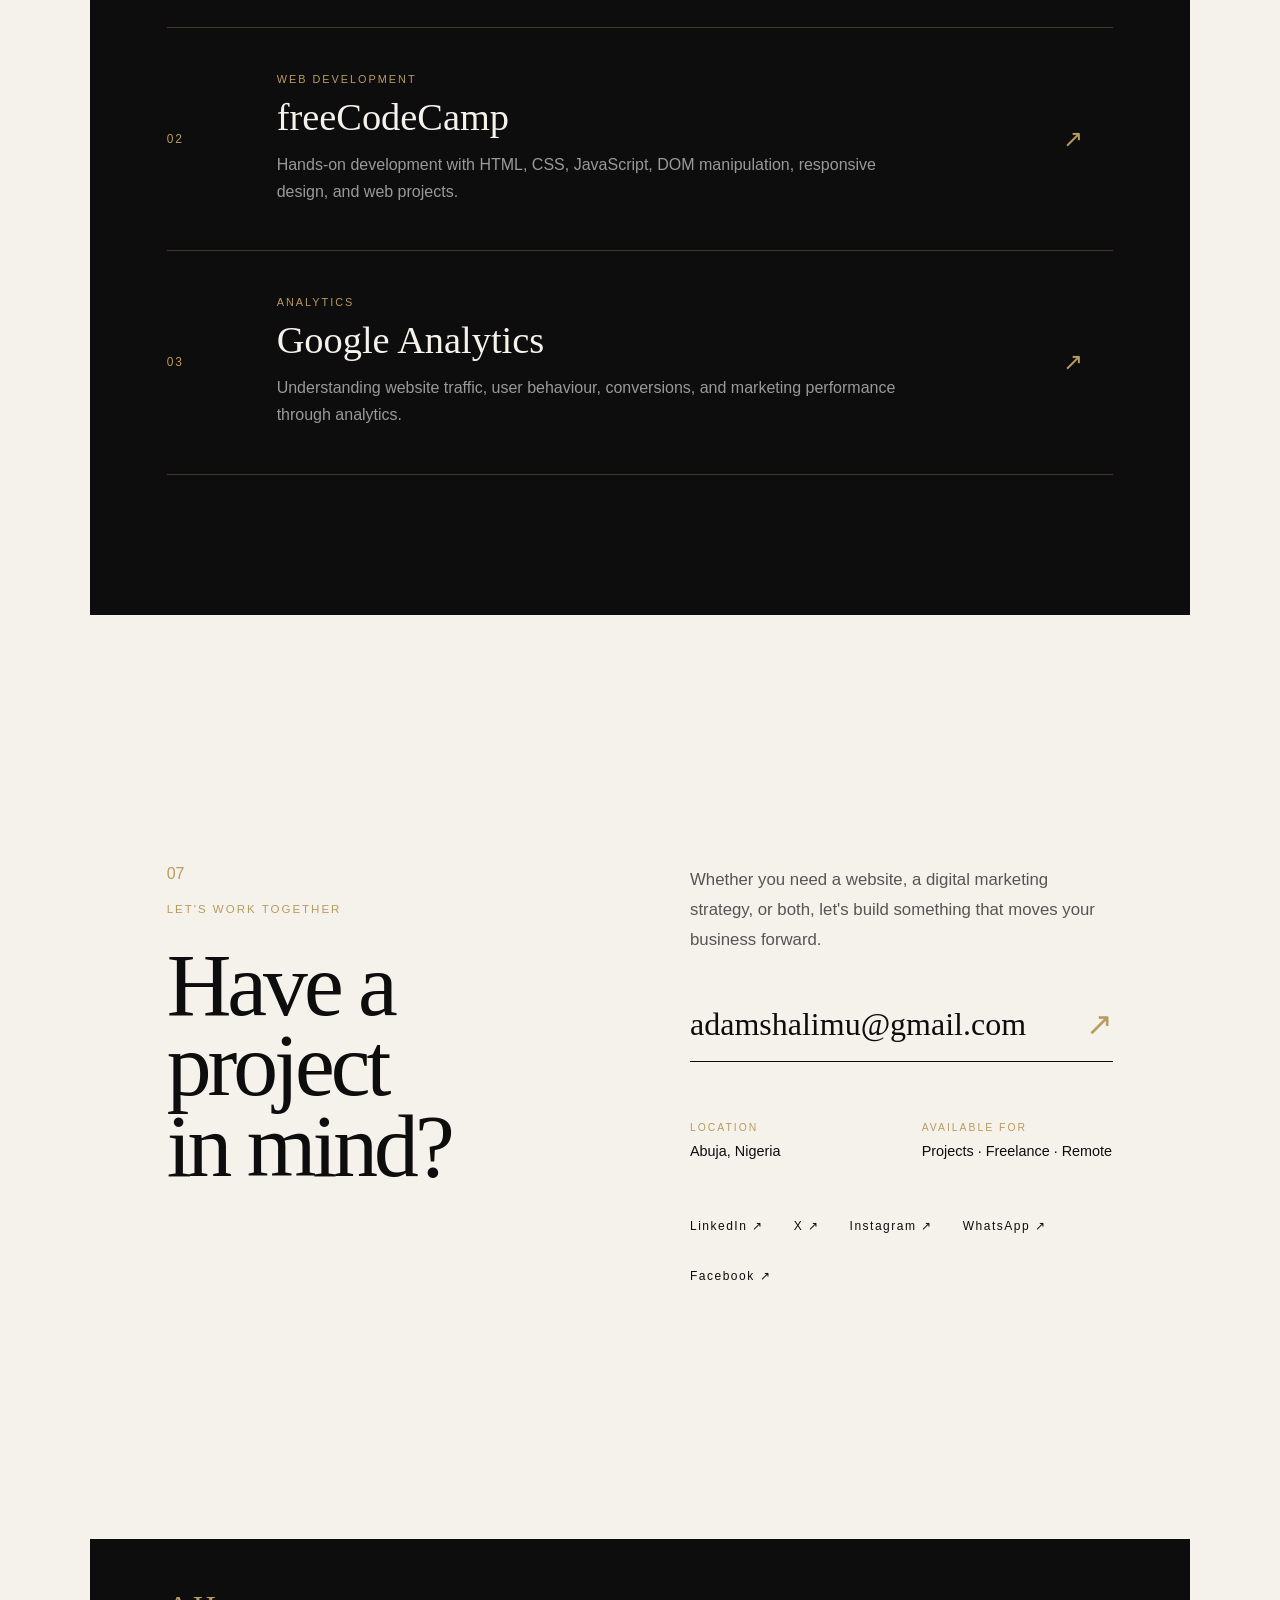
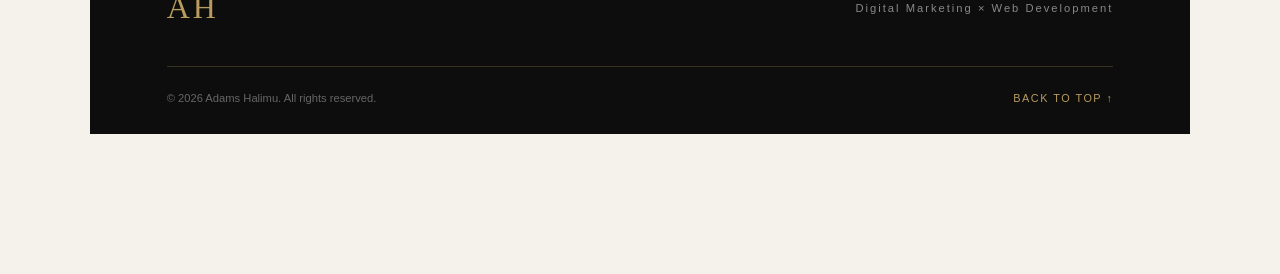
==== commit dbaccab9: "Update greeting from 'Hello' to 'Goodbye'" ====
--- a/index.html
+++ b/index.html
@@ -375,7 +375,7 @@
         <p class="case-industry">
           PERFUME STORE • PURCHASE
         </p>
-<a href="case-studies/majestic-roobee.html" style="text-decoration: none;">
+<a href="majestic-roobee.html" style="text-decoration: none;">
         <h3>
           Majestic Roobee
         </h3>
@@ -395,7 +395,7 @@
         </div>
 
       </div>
-      <a href="case-studies/majestic-roobee.html">
+      <a href="majestic-roobee.html">
 
       <div class="case-arrow" >
         ↗
@@ -418,7 +418,7 @@
         <p class="case-industry">
           REAL ESTATE • ACQUISITION
         </p>
-       <a href="case-studies/fhemfel.html" style="text-decoration: none;">
+       <a href="fhemfel.html" style="text-decoration: none;">
         <h3>
           Fhemfel
         </h3>
@@ -439,7 +439,7 @@
 
       </div>
 
-      <a href="case-studies/fhemfel.html">
+      <a href="fhemfel.html">
         <div class="case-arrow">
           ↗
         </div>
@@ -461,7 +461,7 @@
         <p class="case-industry">
           FINANCIAL SERVICES • CUSTOMER ACQUISITION
         </p>
-          <a href="case-studies/ultraviolet-microfinance-bank.html" style="text-decoration: none;">
+          <a href="ultraviolet-microfinance-bank.html" style="text-decoration: none;">
         <h3>
           Ultraviolet Microfinance Bank
         </h3>
@@ -483,7 +483,7 @@
 
       </div>
 
-      <a href="case-studies/ultraviolet-microfinance-bank.html">
+      <a href="ultraviolet-microfinance-bank.html">
         <div class="case-arrow">
           ↗
         </div>
--- a/style.css
+++ b/style.css
@@ -172,7 +172,7 @@
   position: absolute;
   inset: 0;
 
-  background-image: url("images/adams.jpg");
+  background-image: url("adams.jpg");
   background-size: cover;
   background-position: center top;
 
@@ -2300,4 +2300,4 @@
     .case-visual:not(.case-visual-large) {
         min-height: 380px;
     }
-}+}
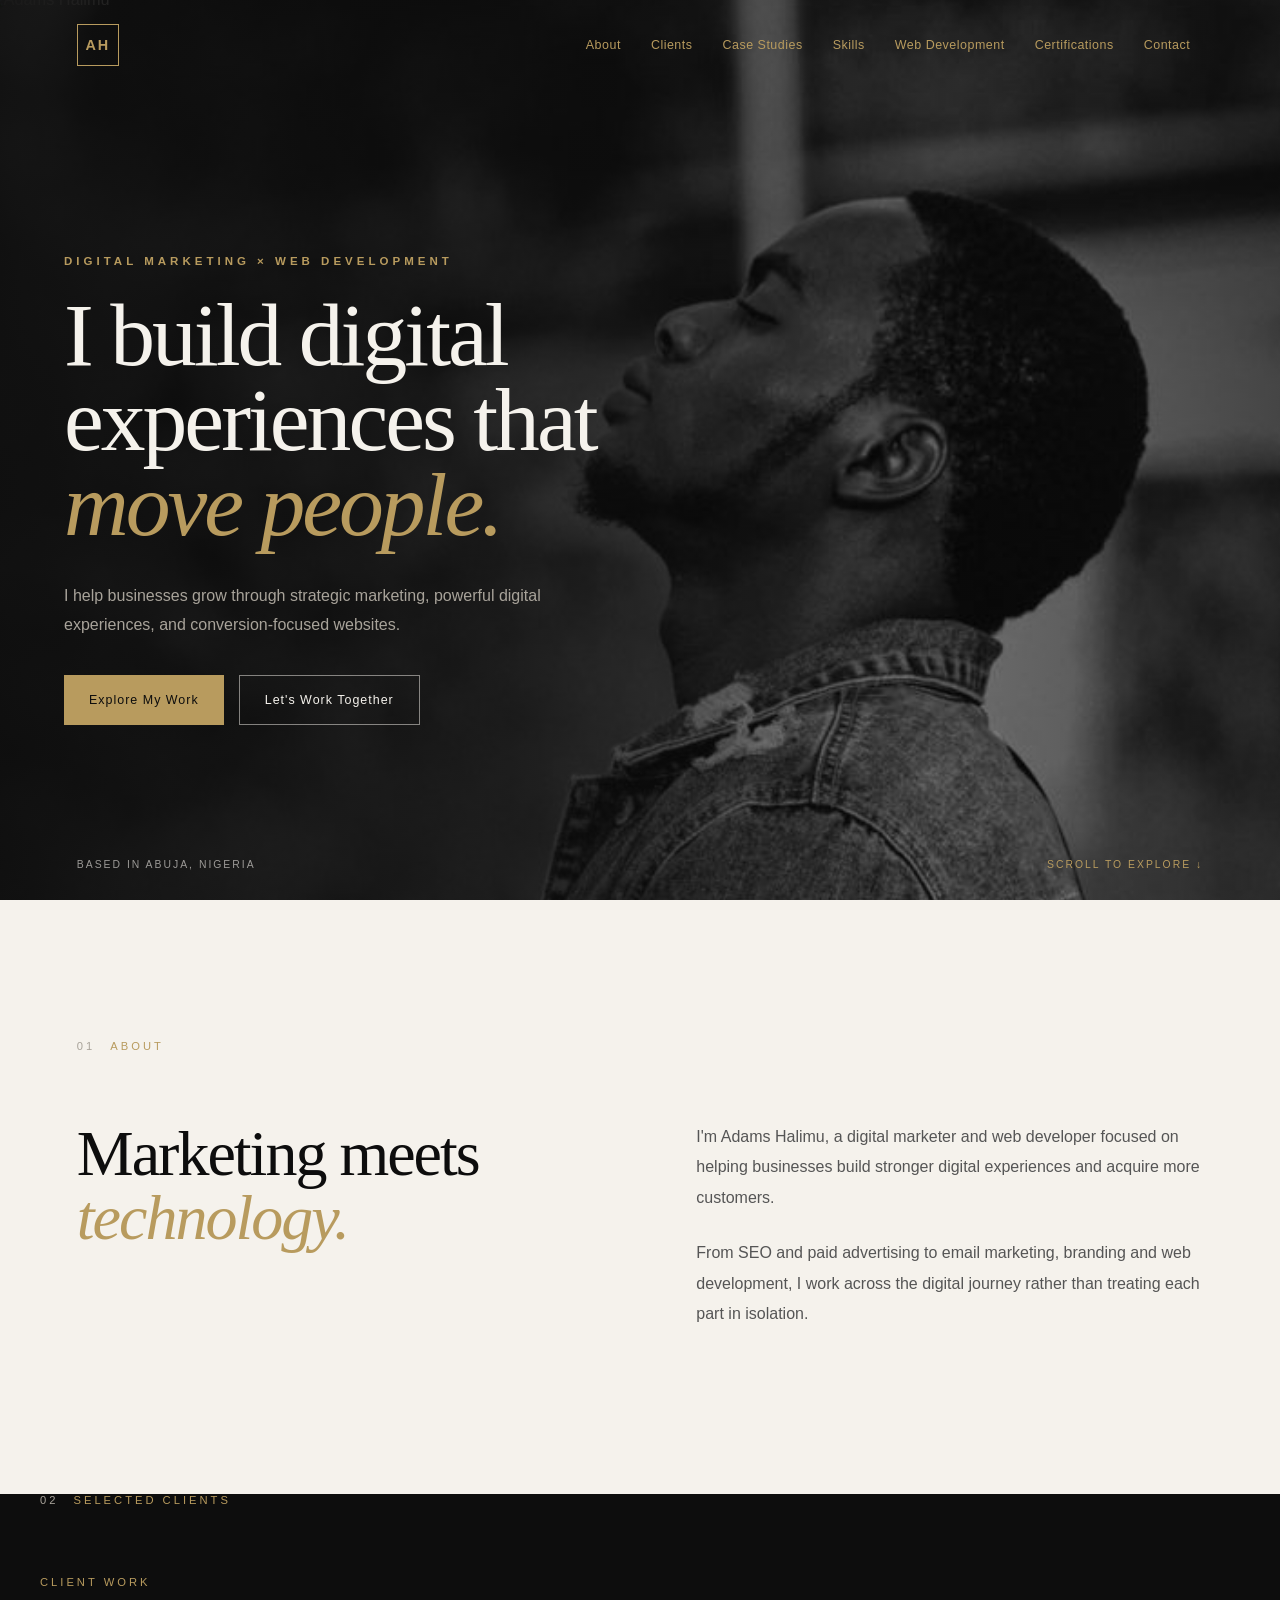
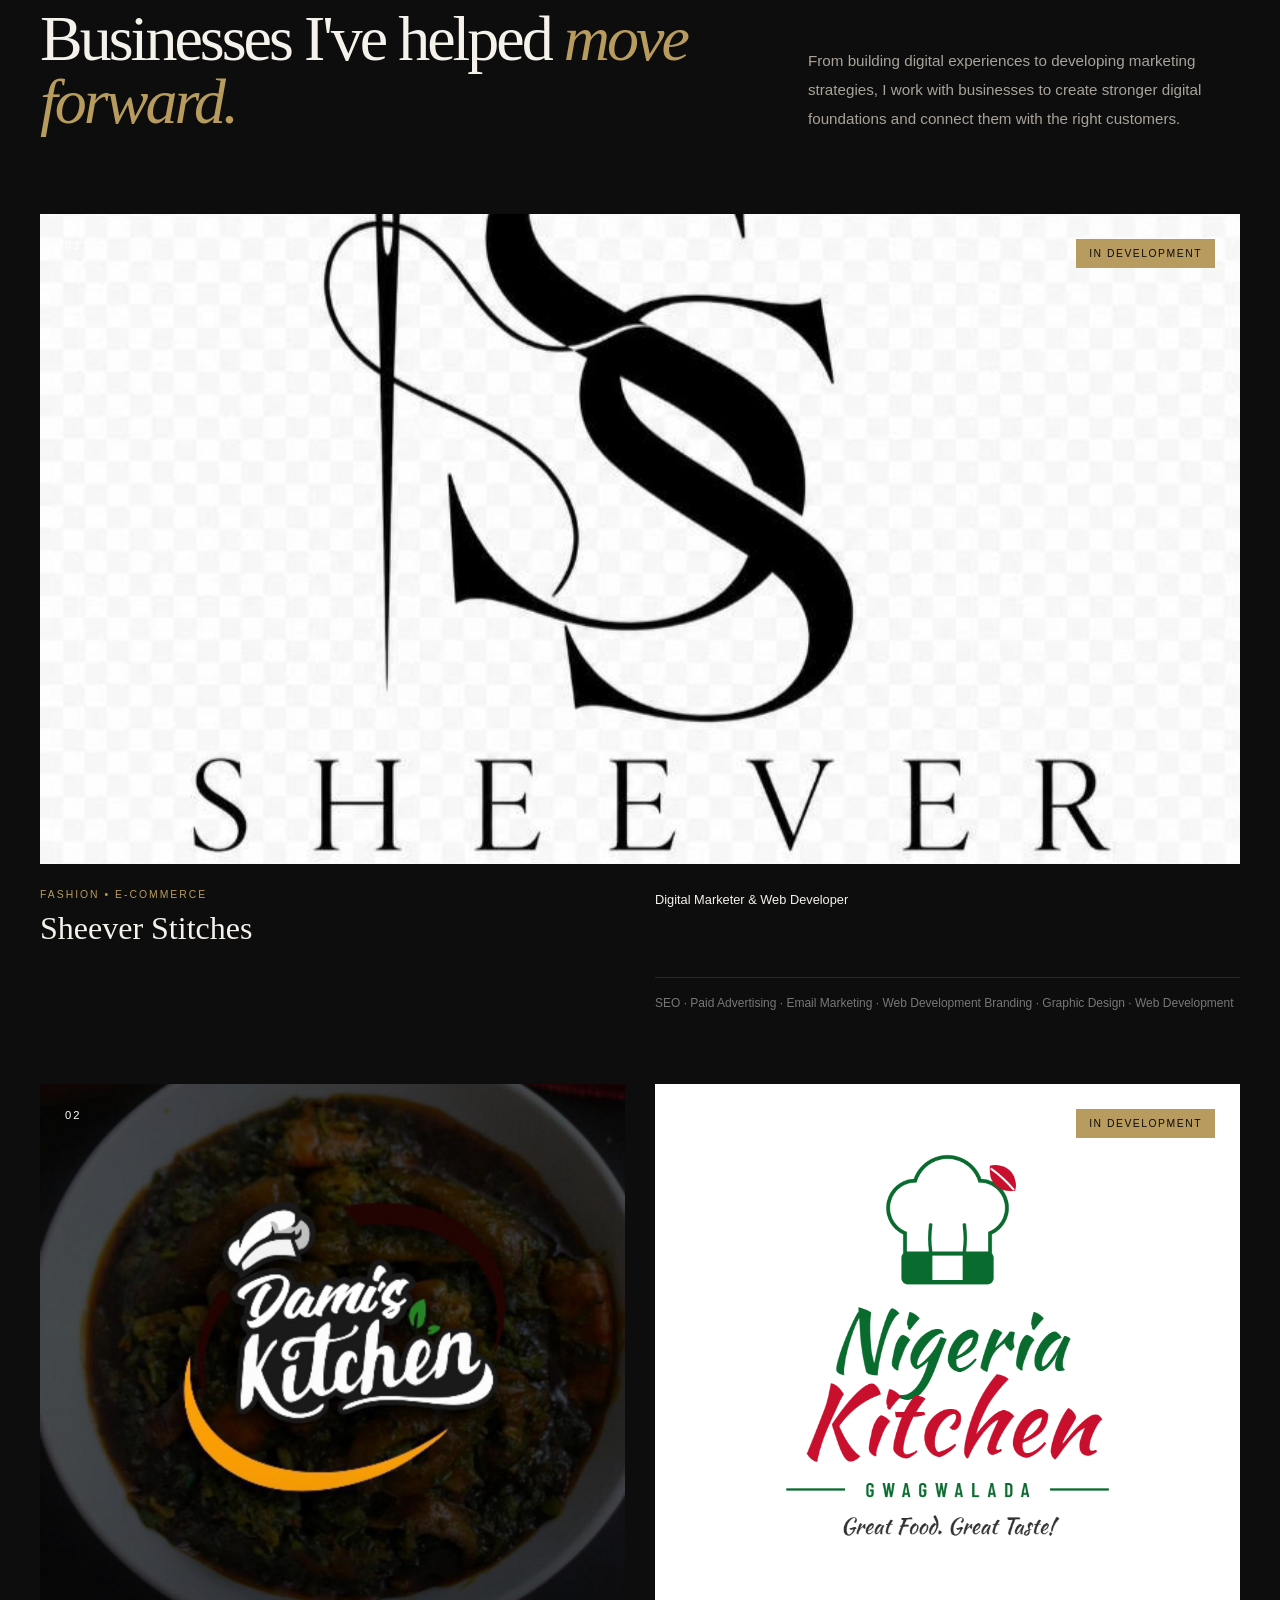
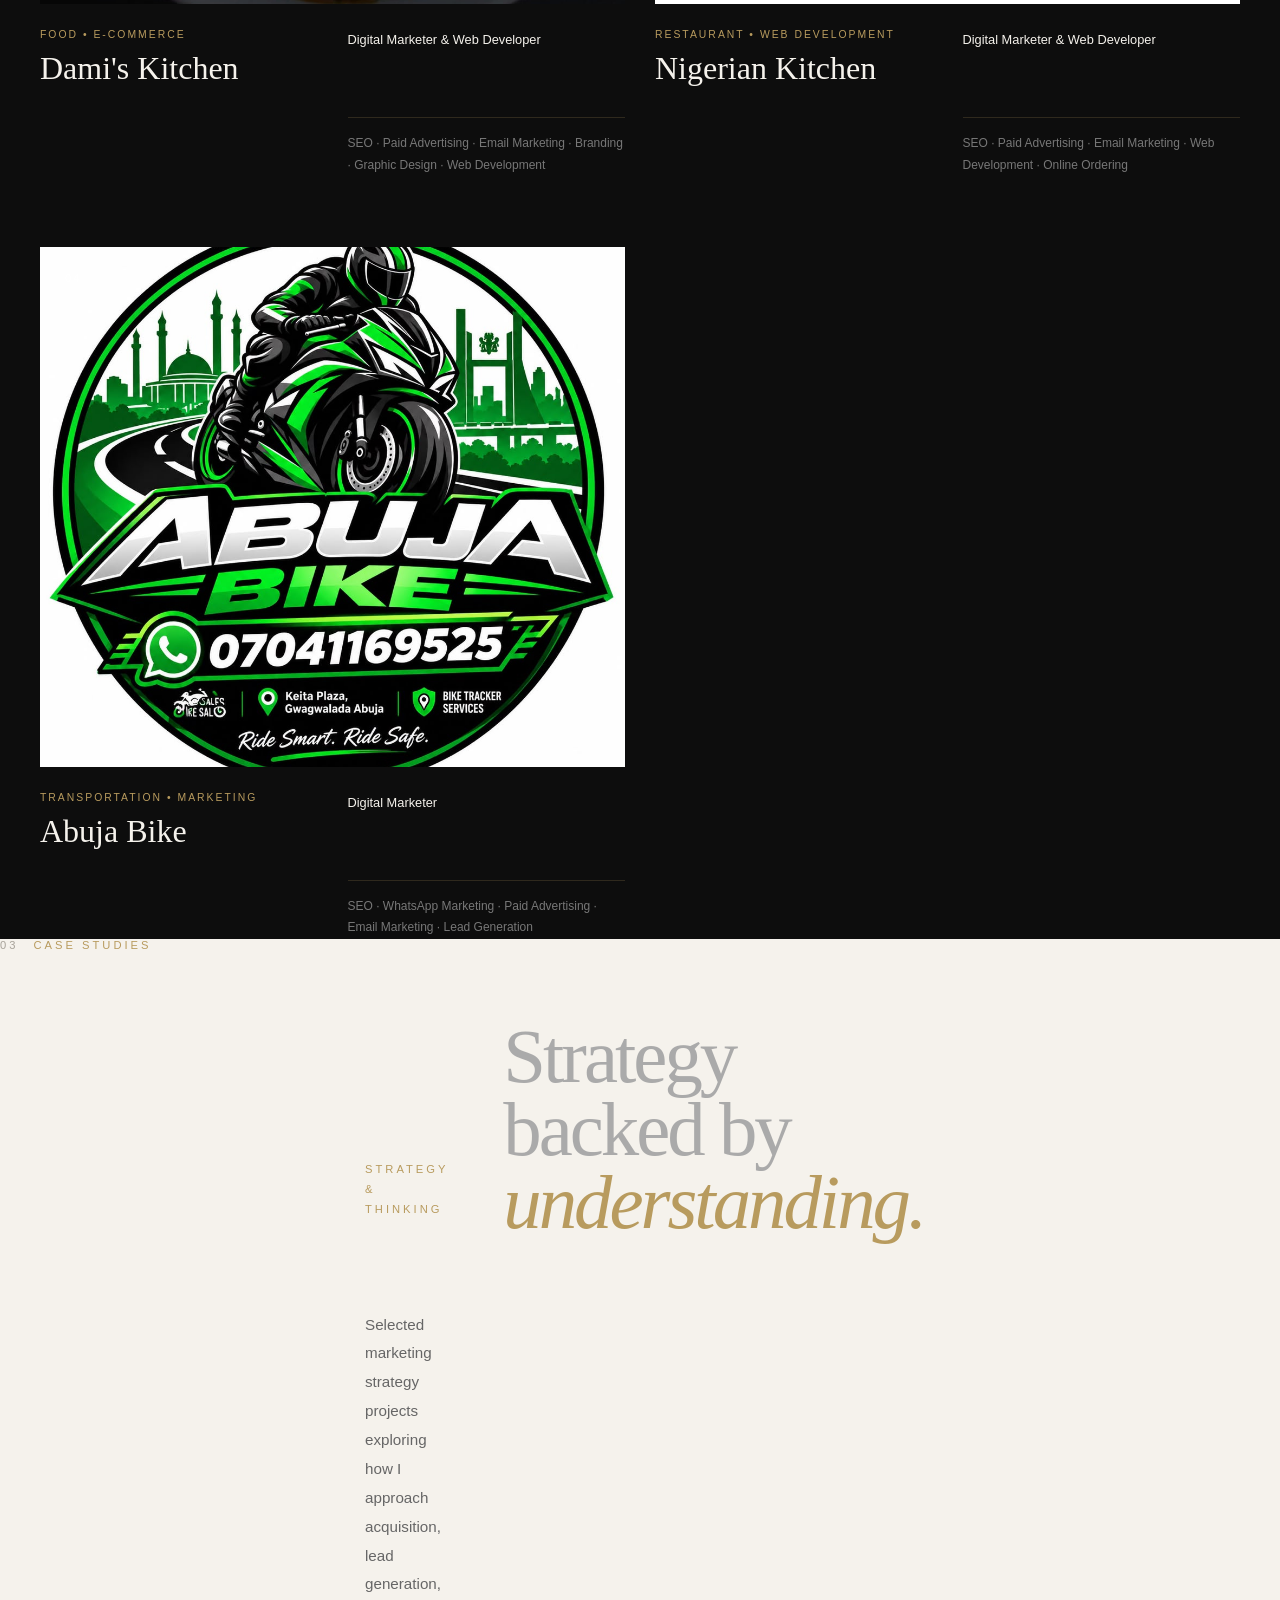
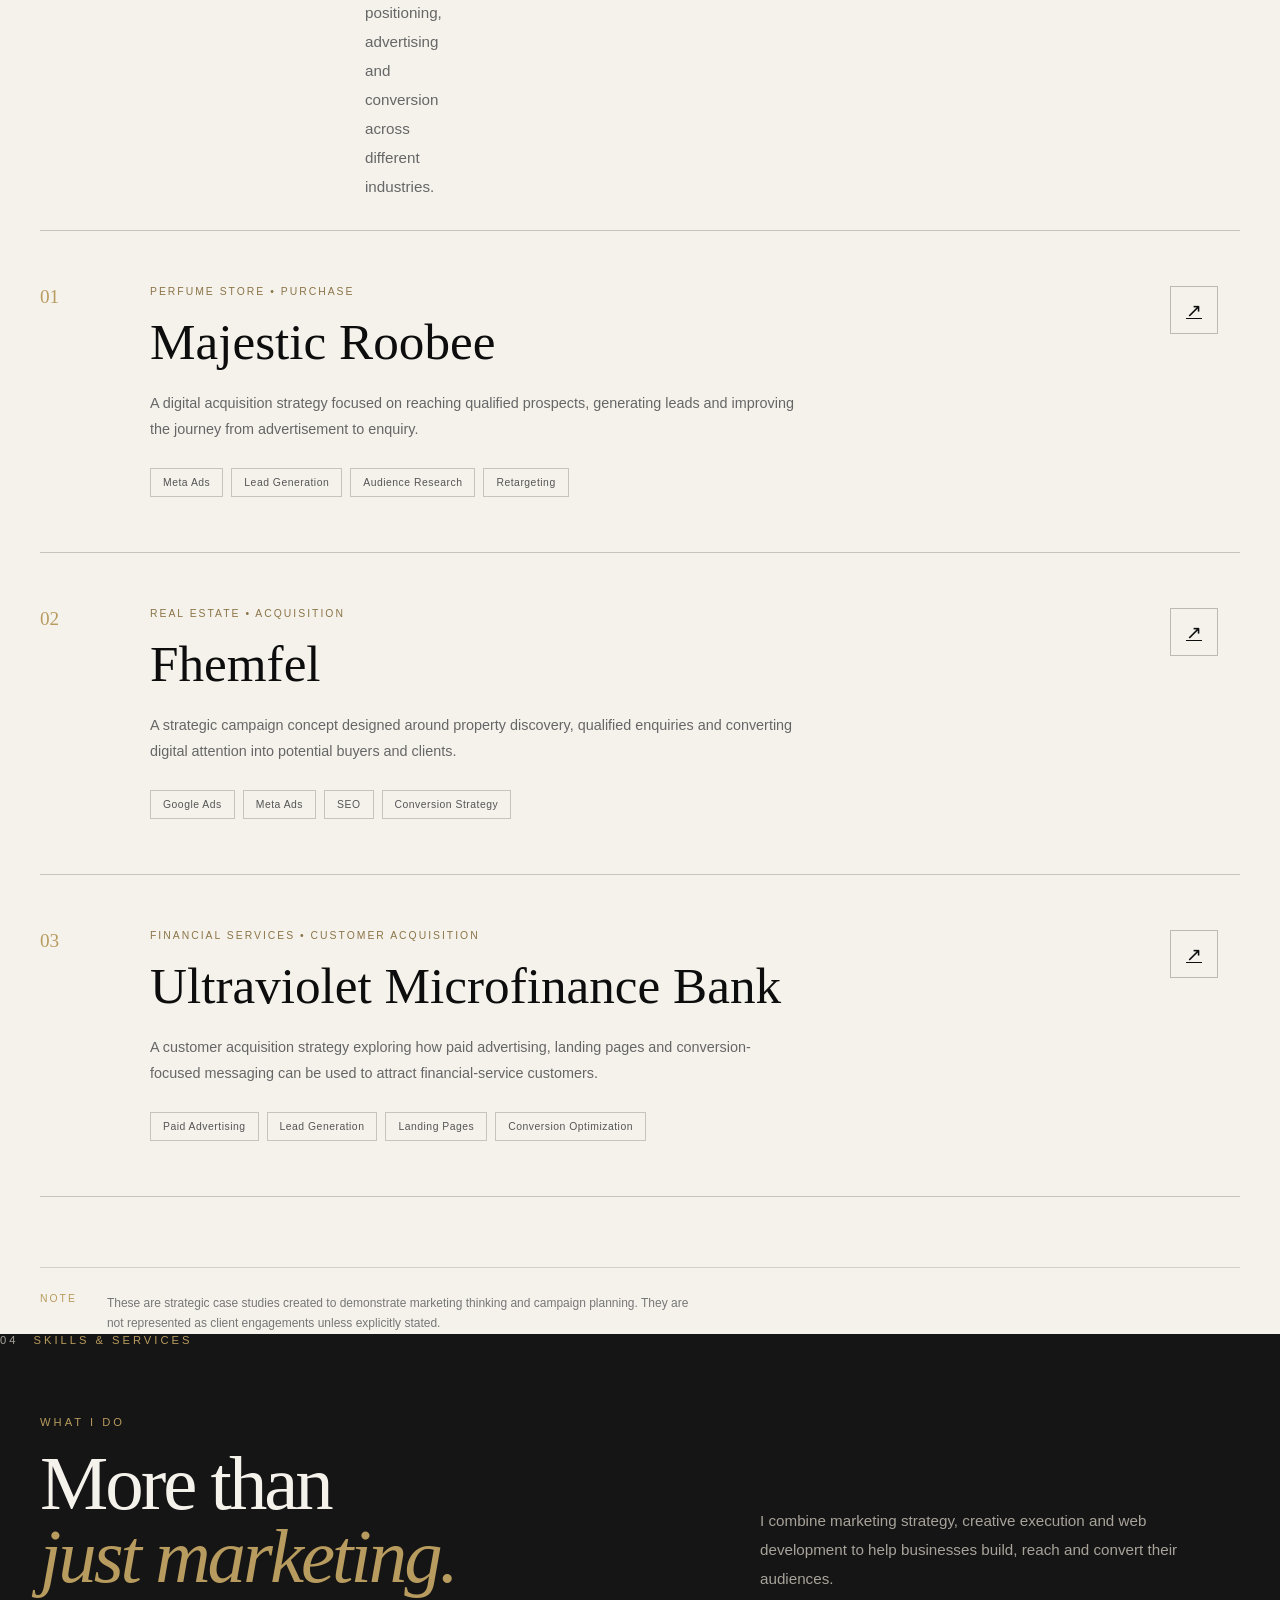
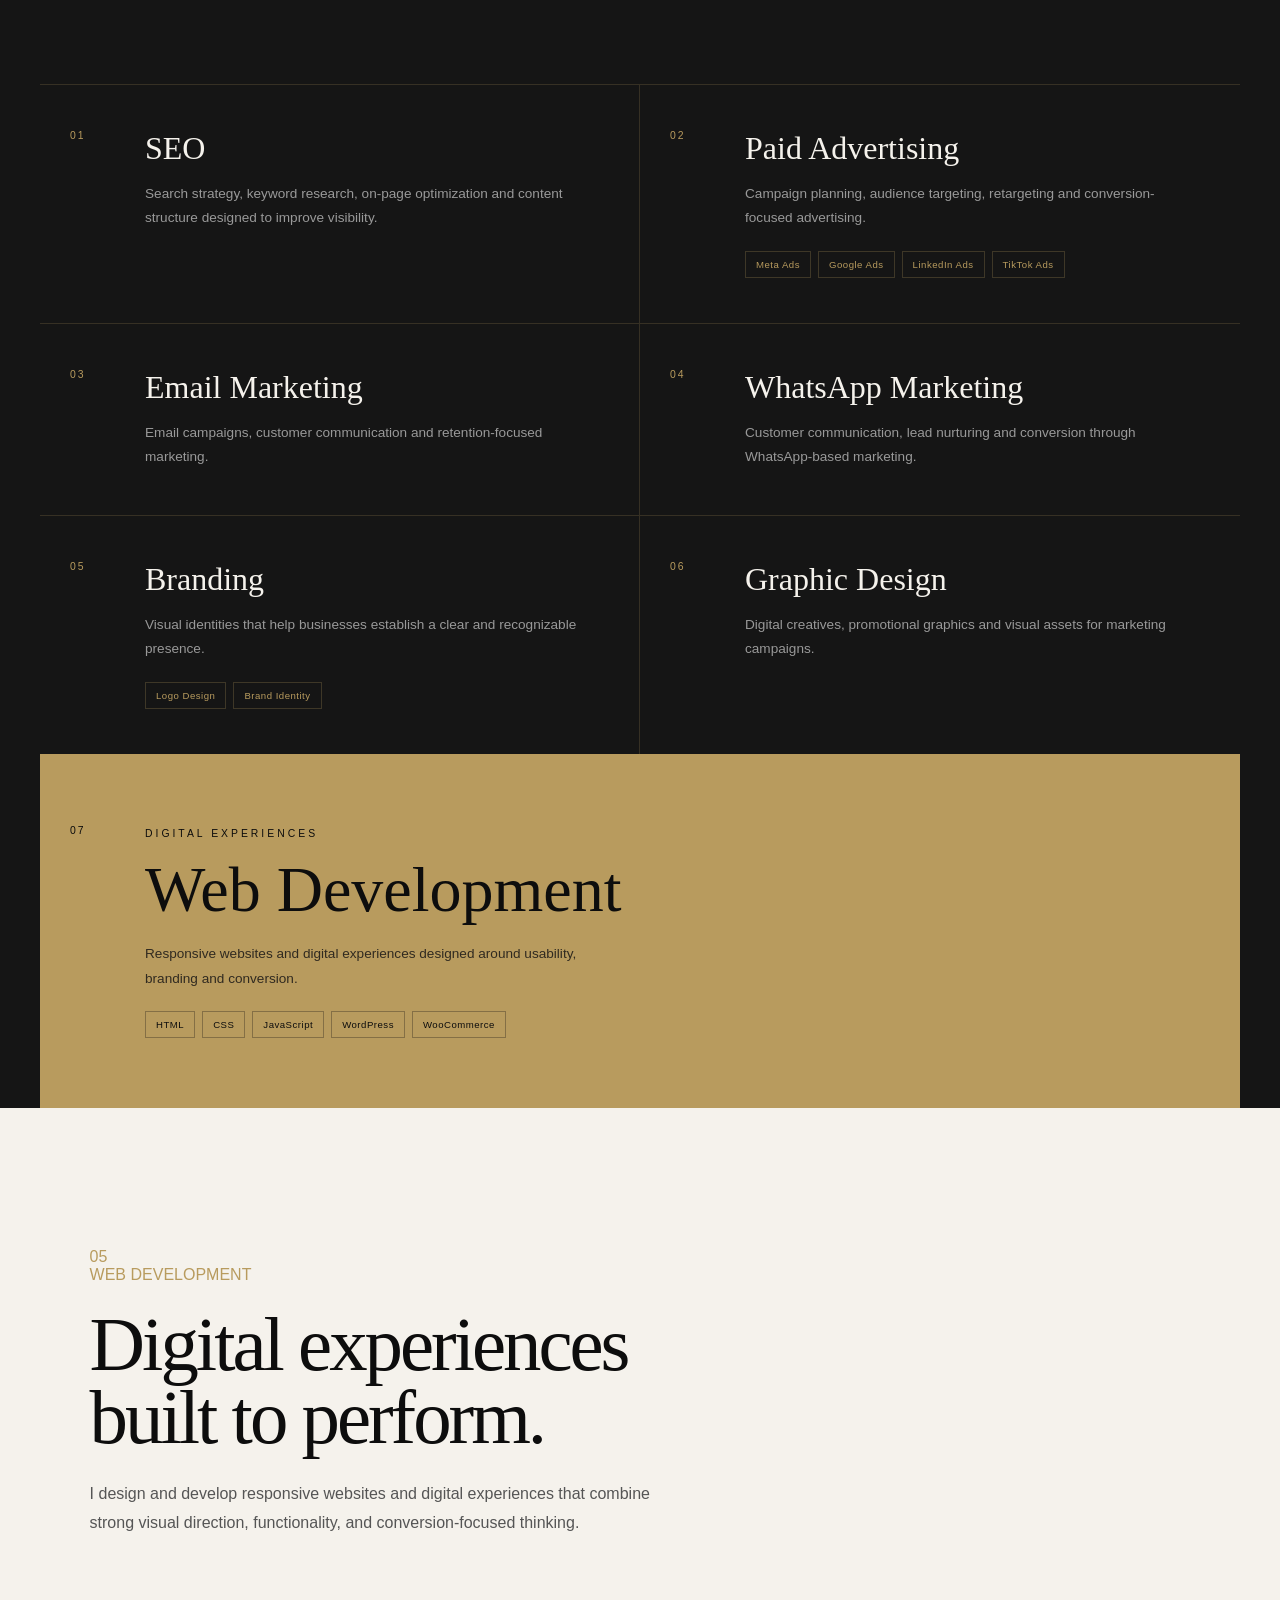
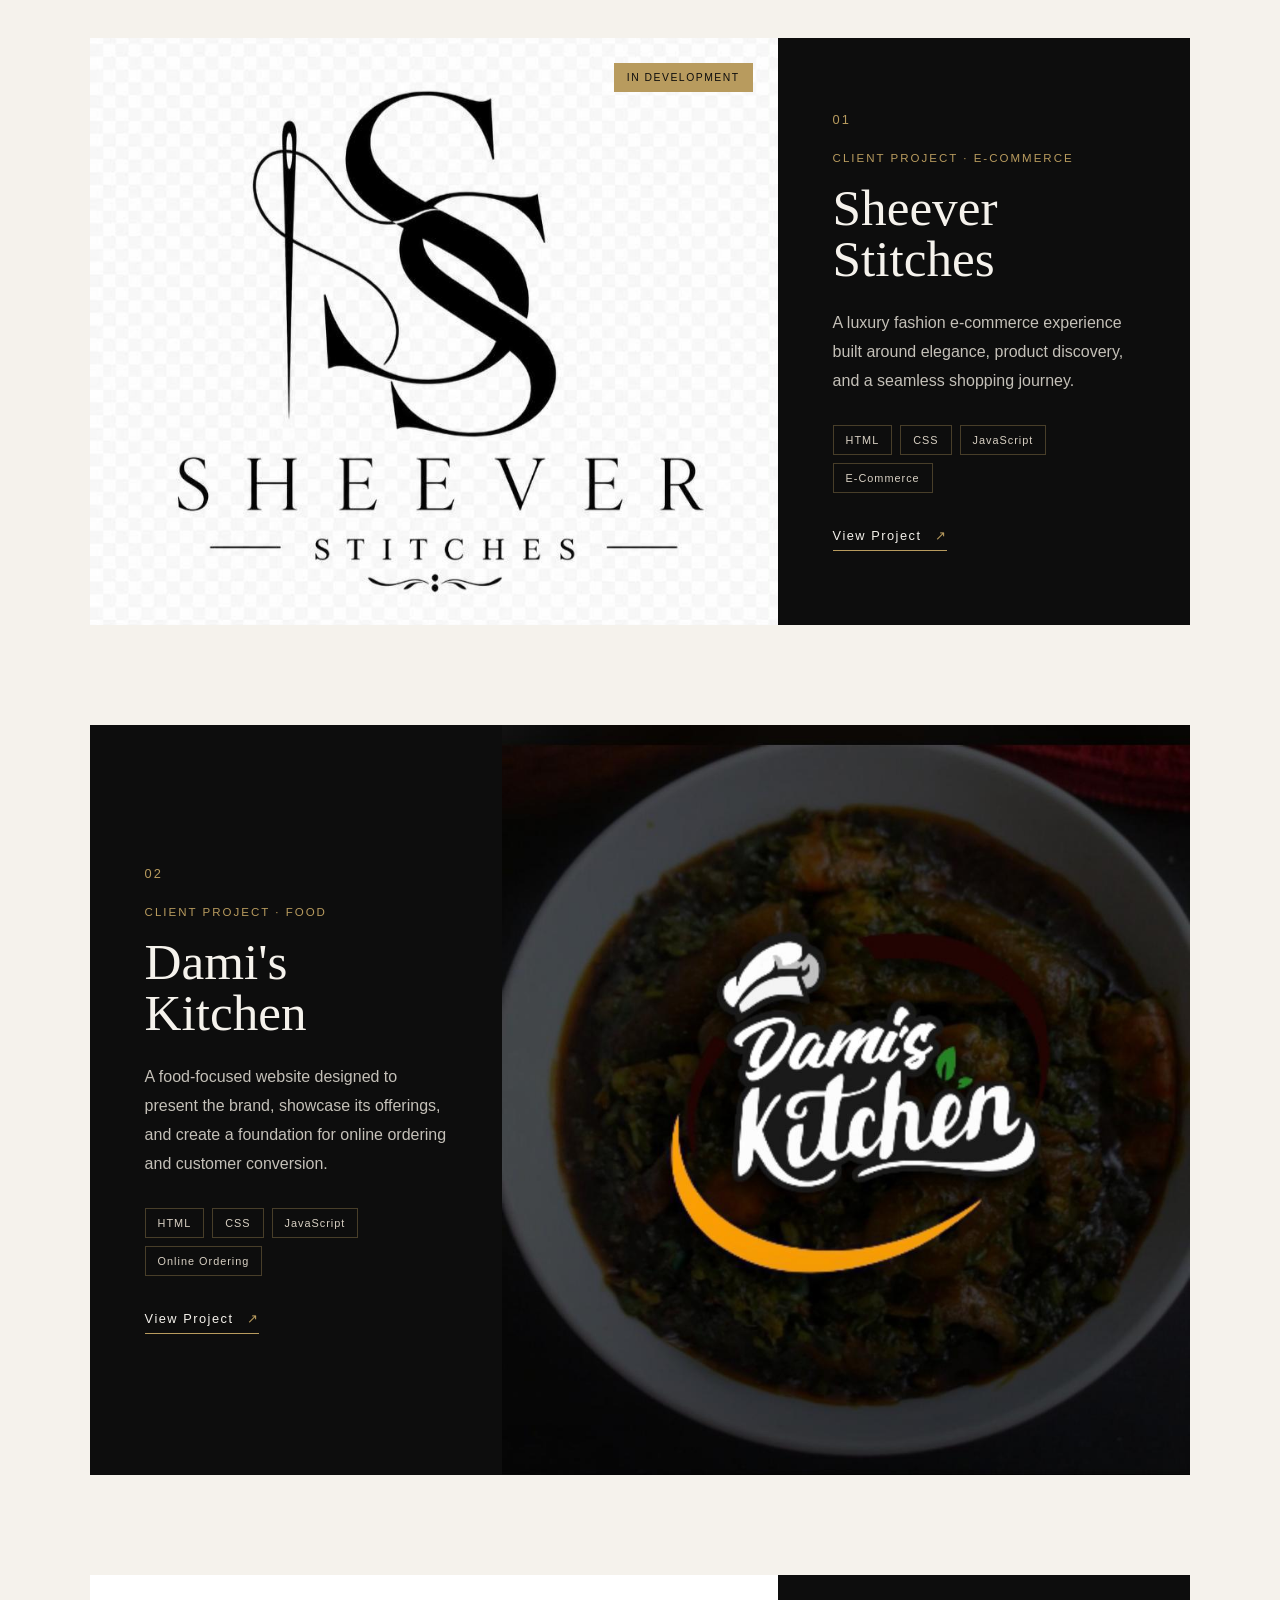
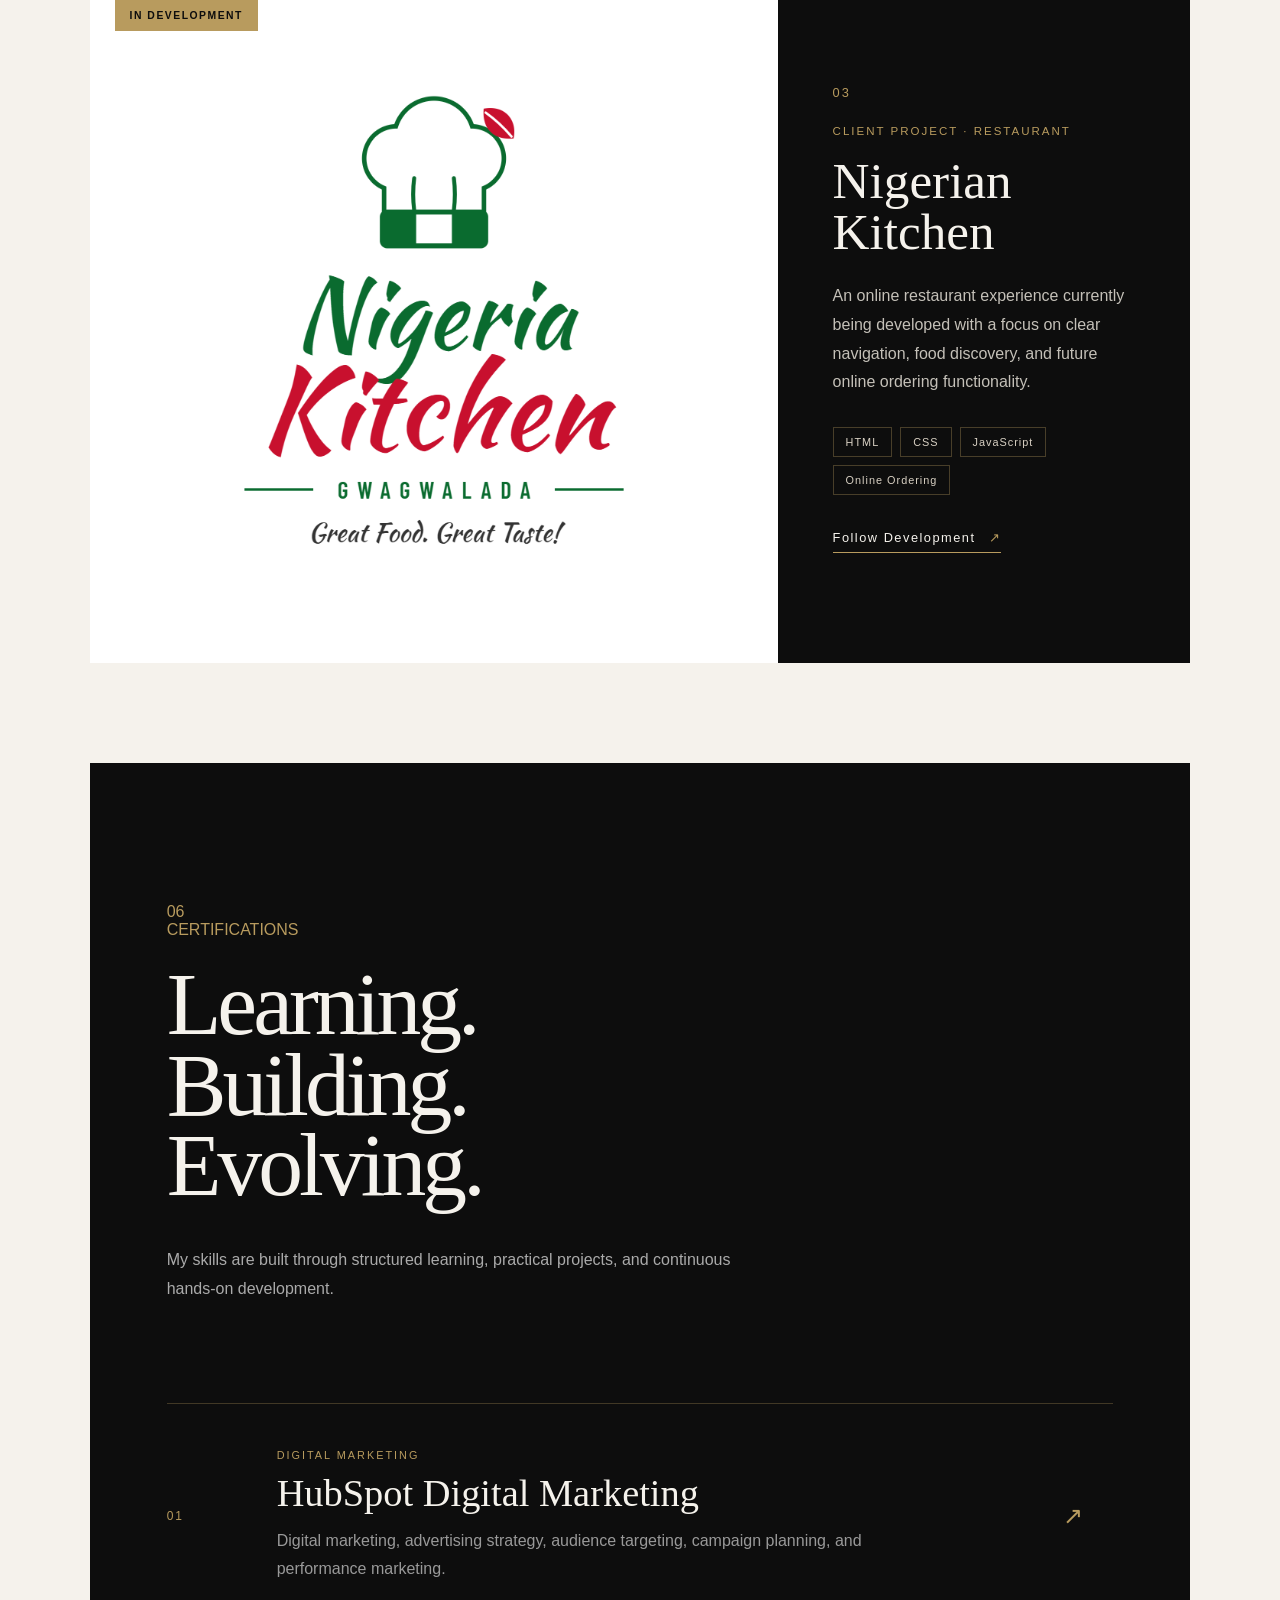
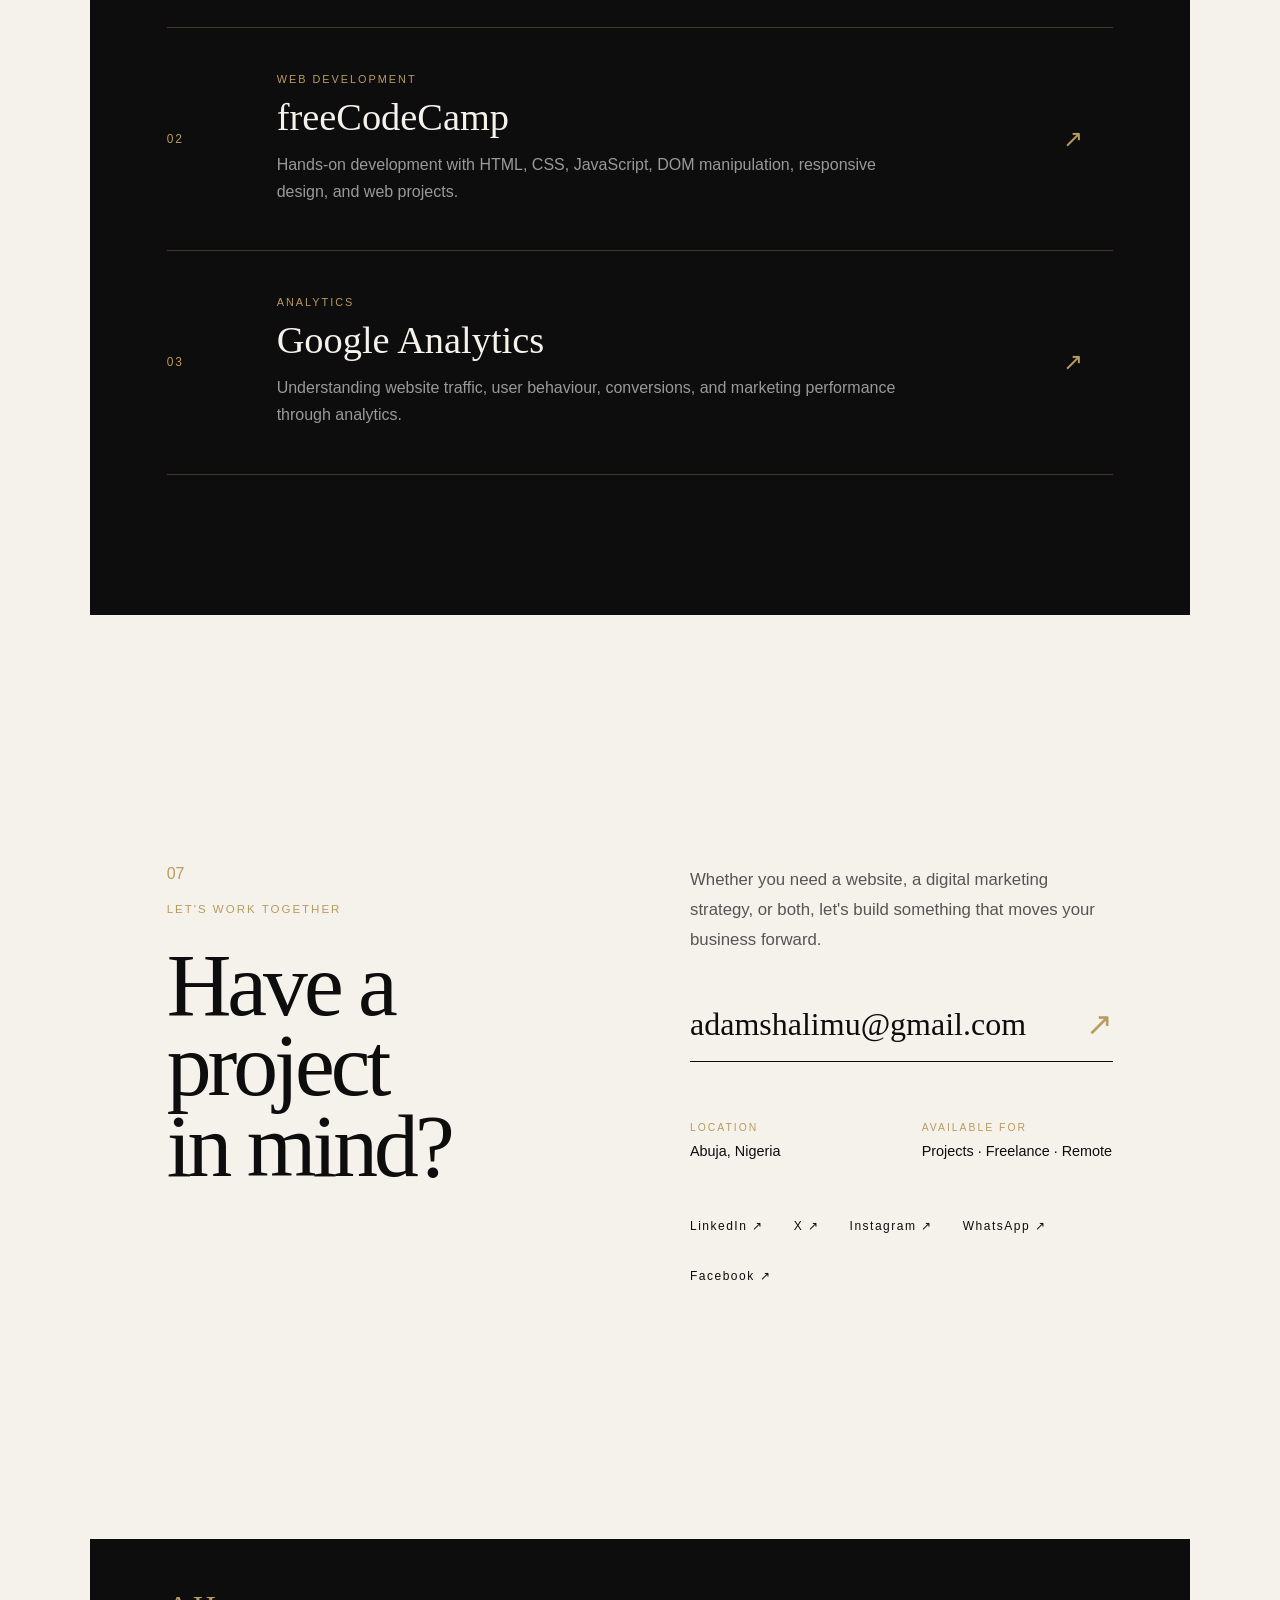
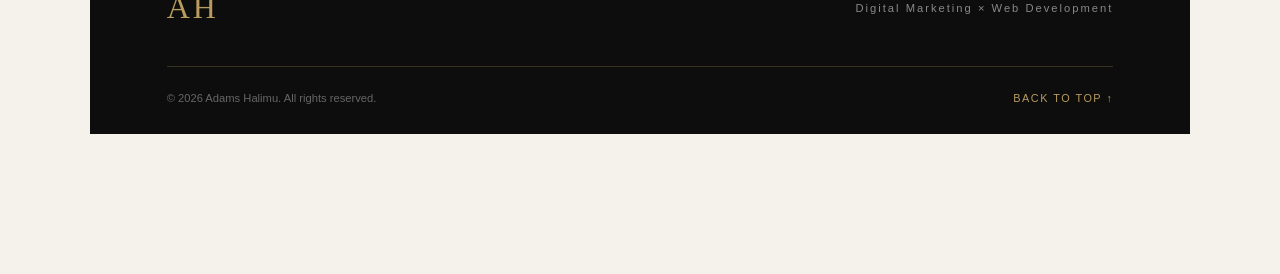
==== commit 1ffa99dd: "Update index.html" ====
--- a/index.html
+++ b/index.html
@@ -51,7 +51,7 @@
     <section class="hero">
 
       <div class="hero-image">
-        <img src="adams.jpg" alt="Adams Halimu">
+        <img src="" alt="Adams Halimu">
       </div>
 
       <div class="hero-overlay"></div>
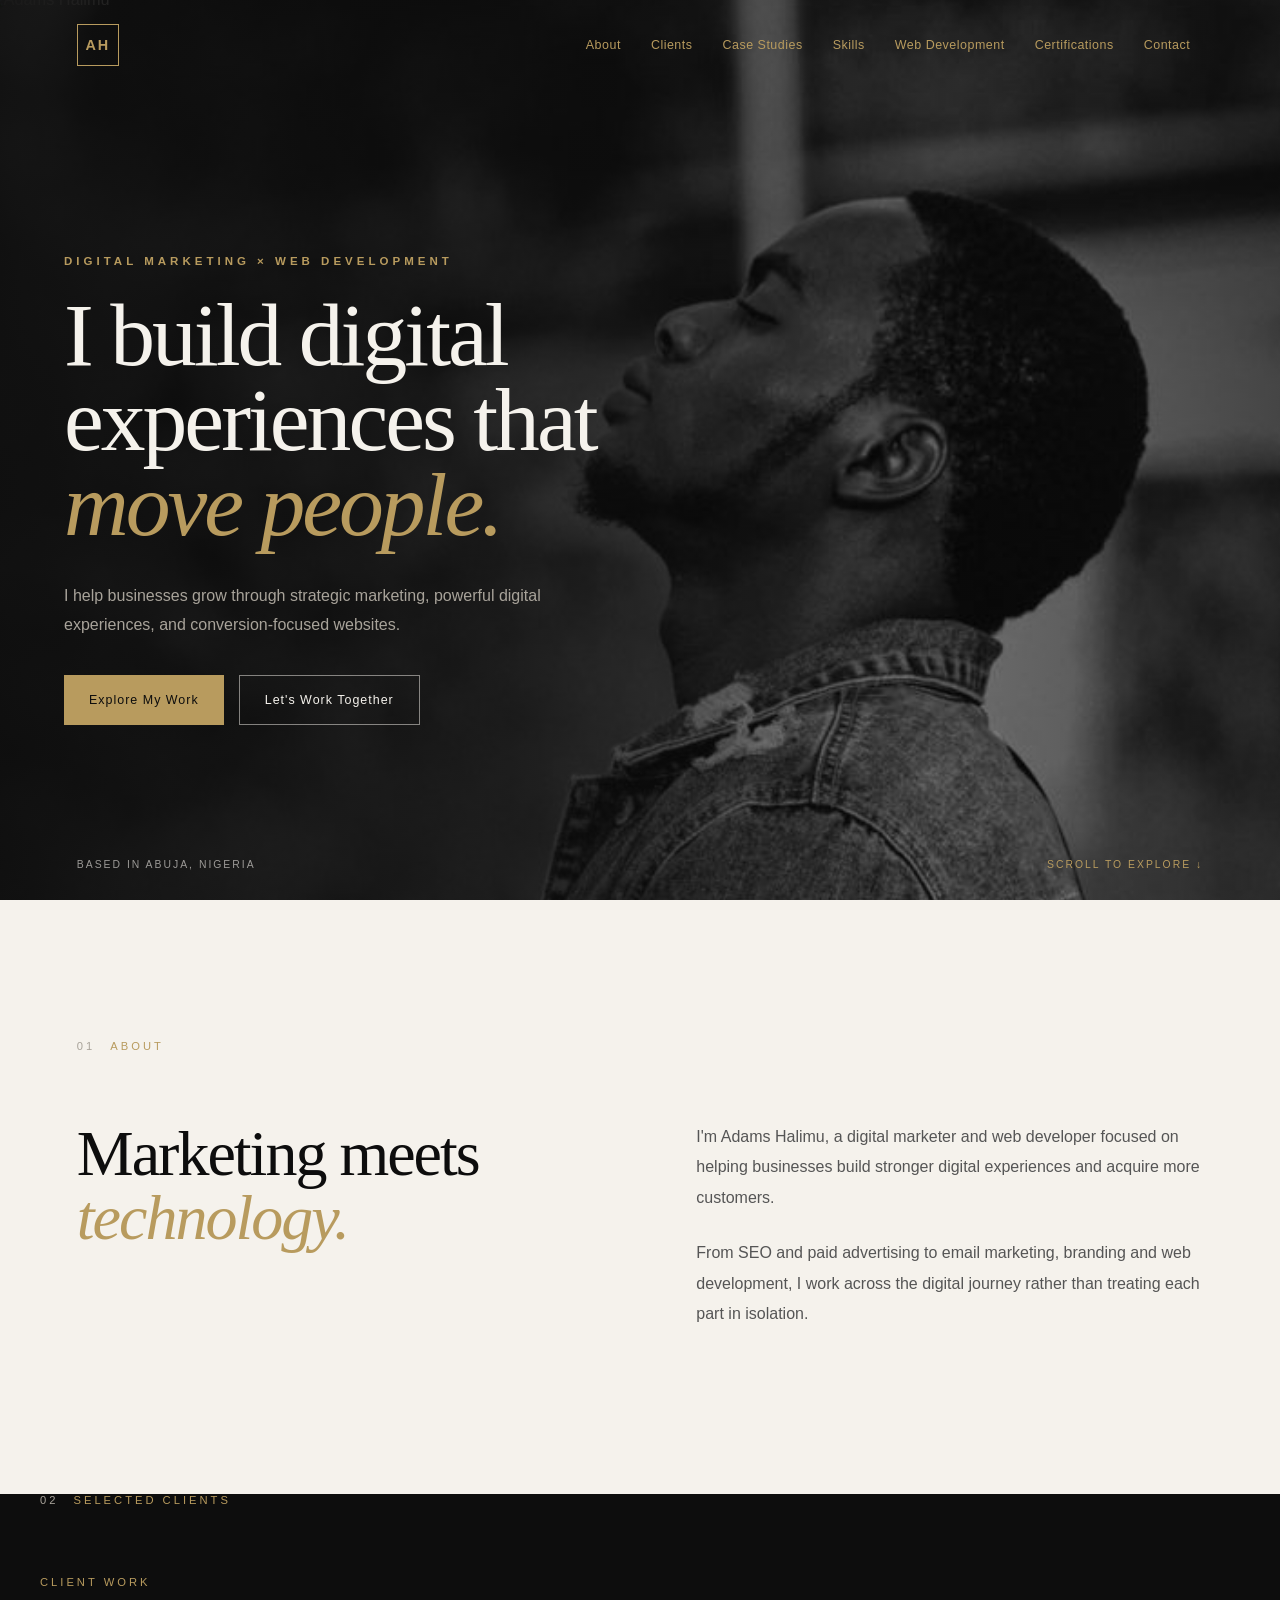
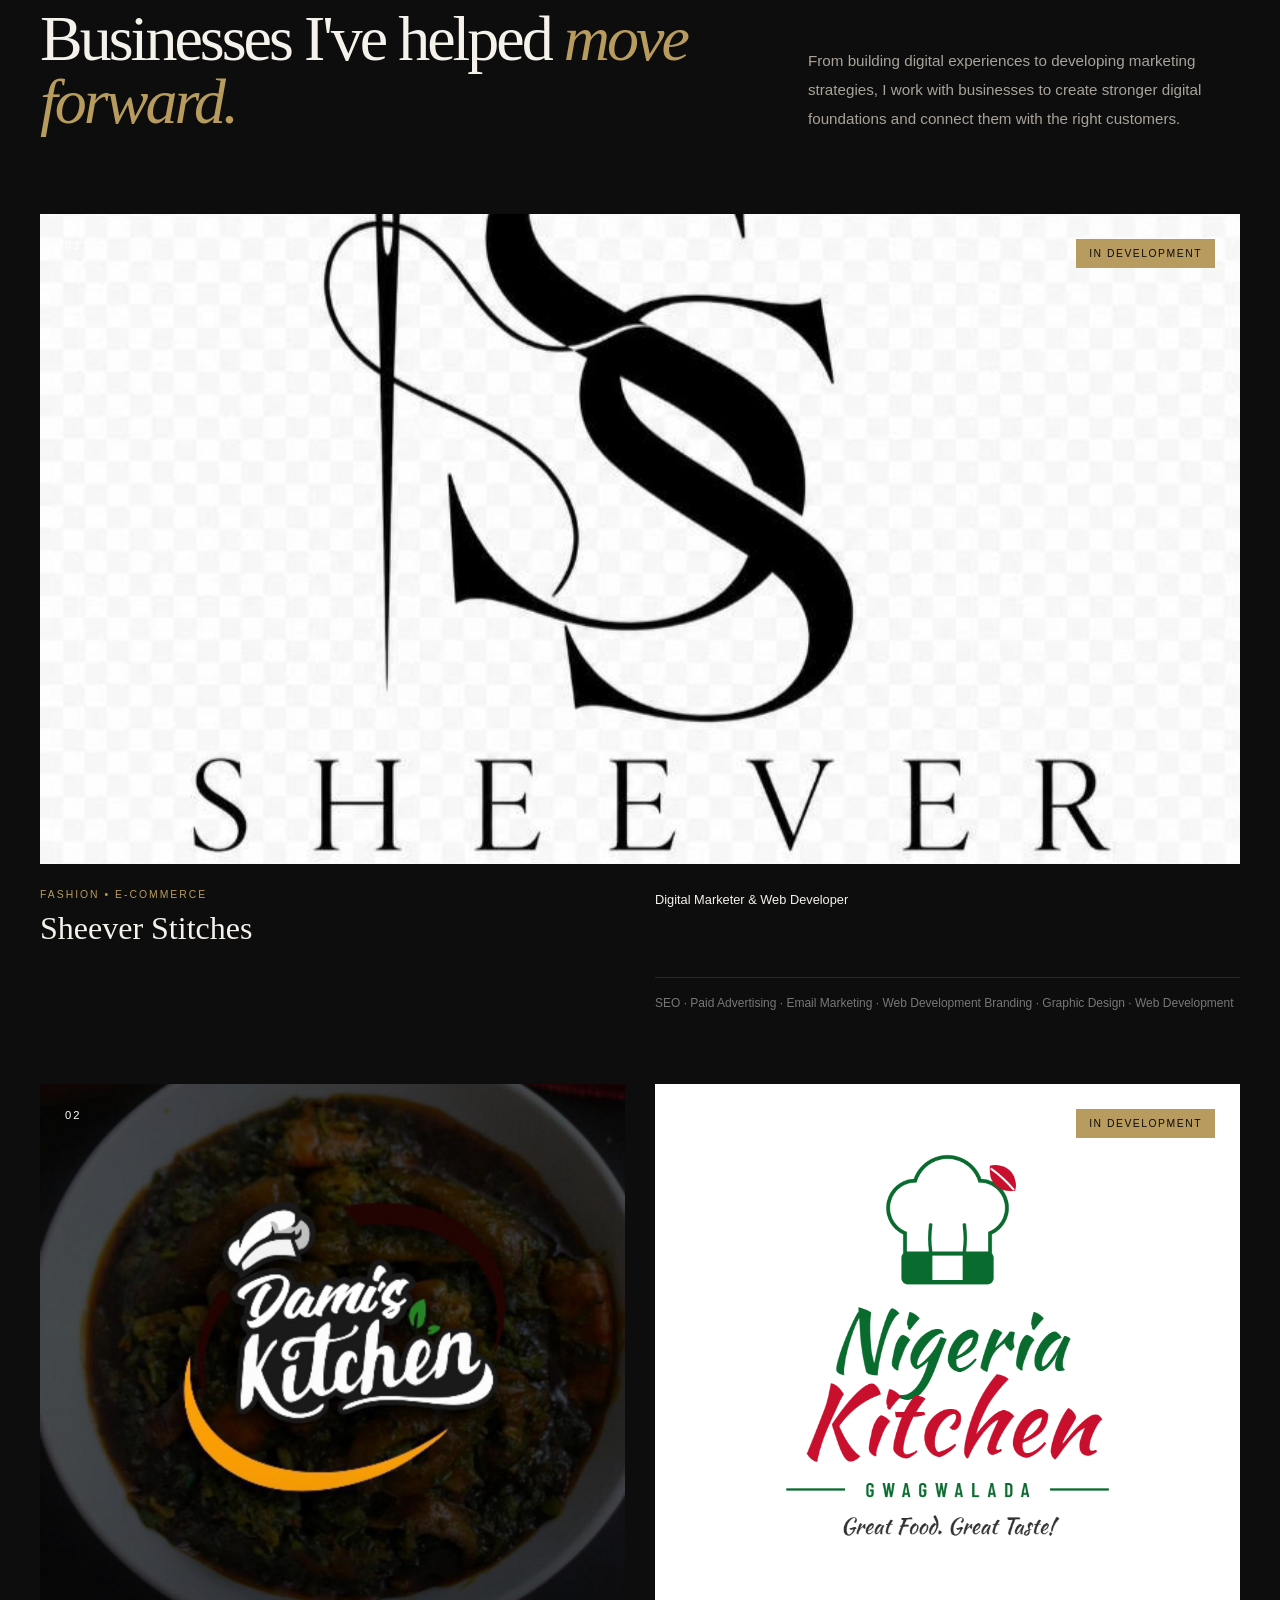
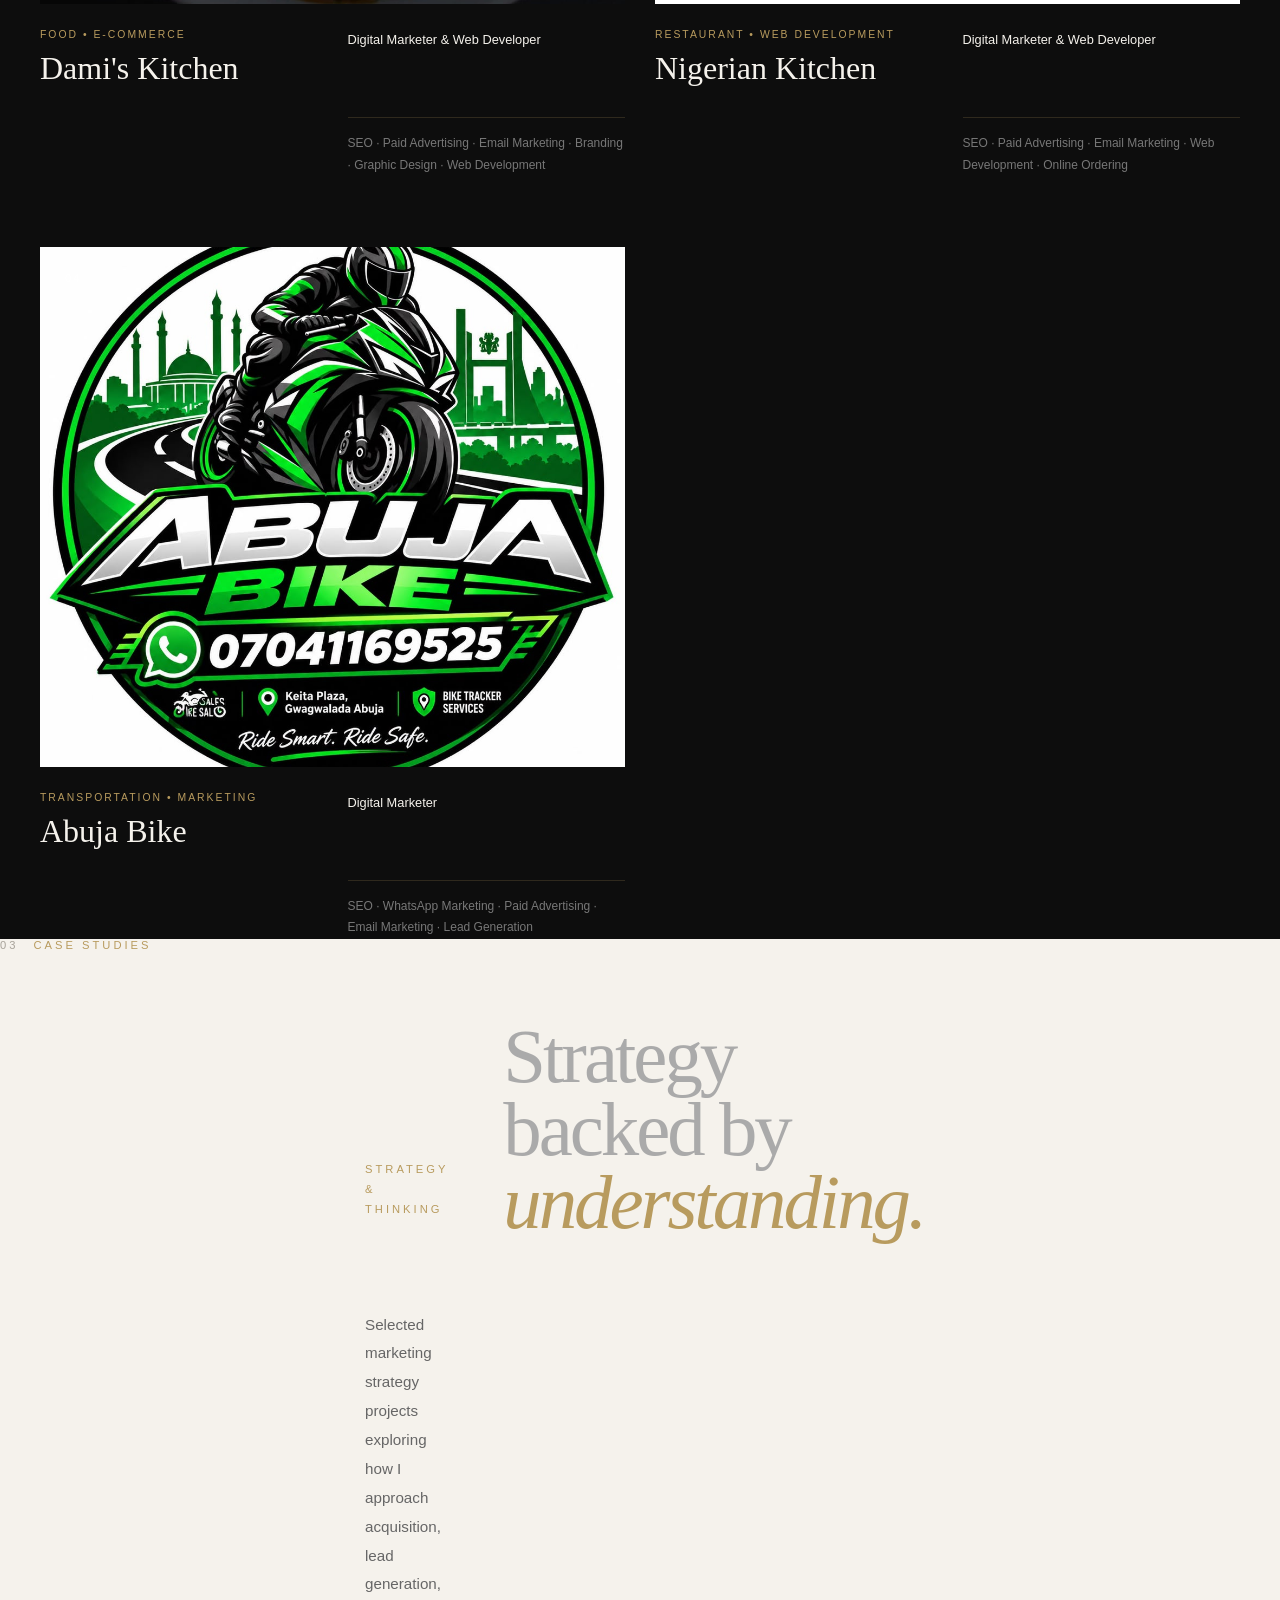
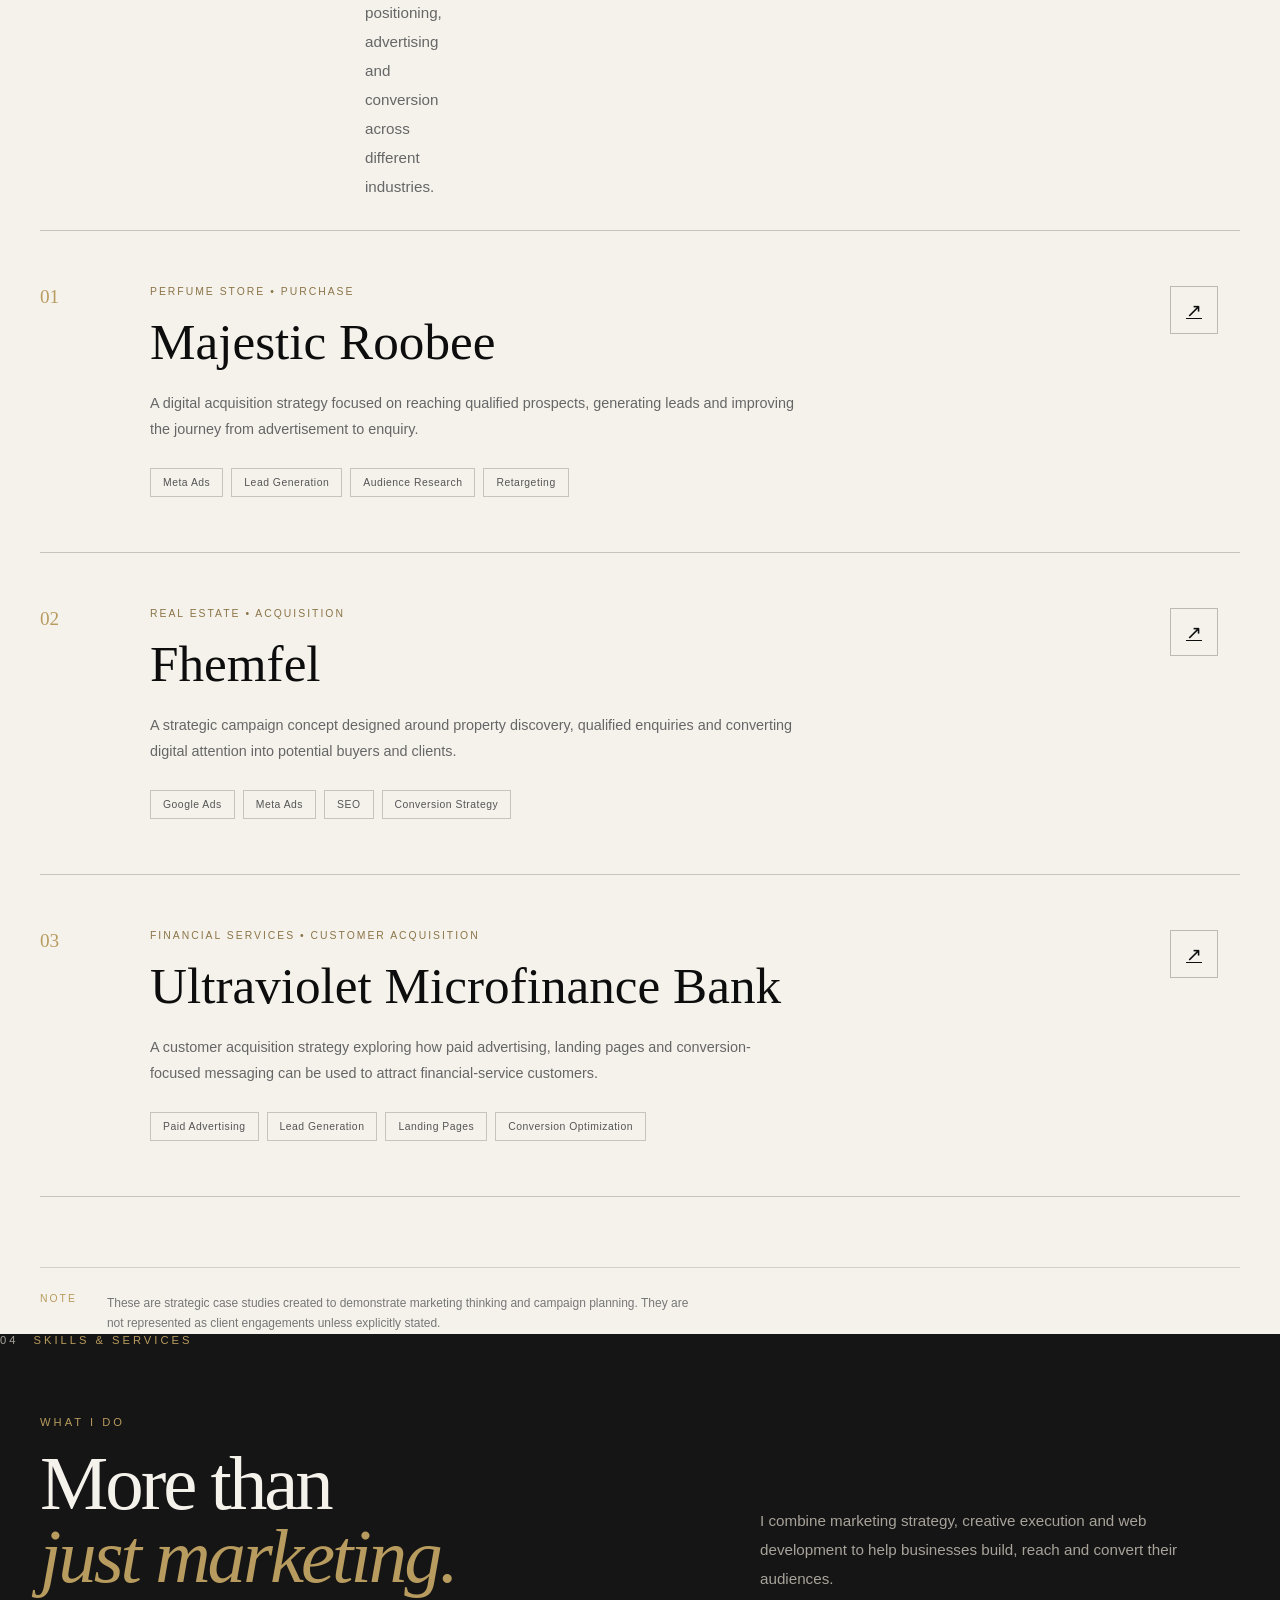
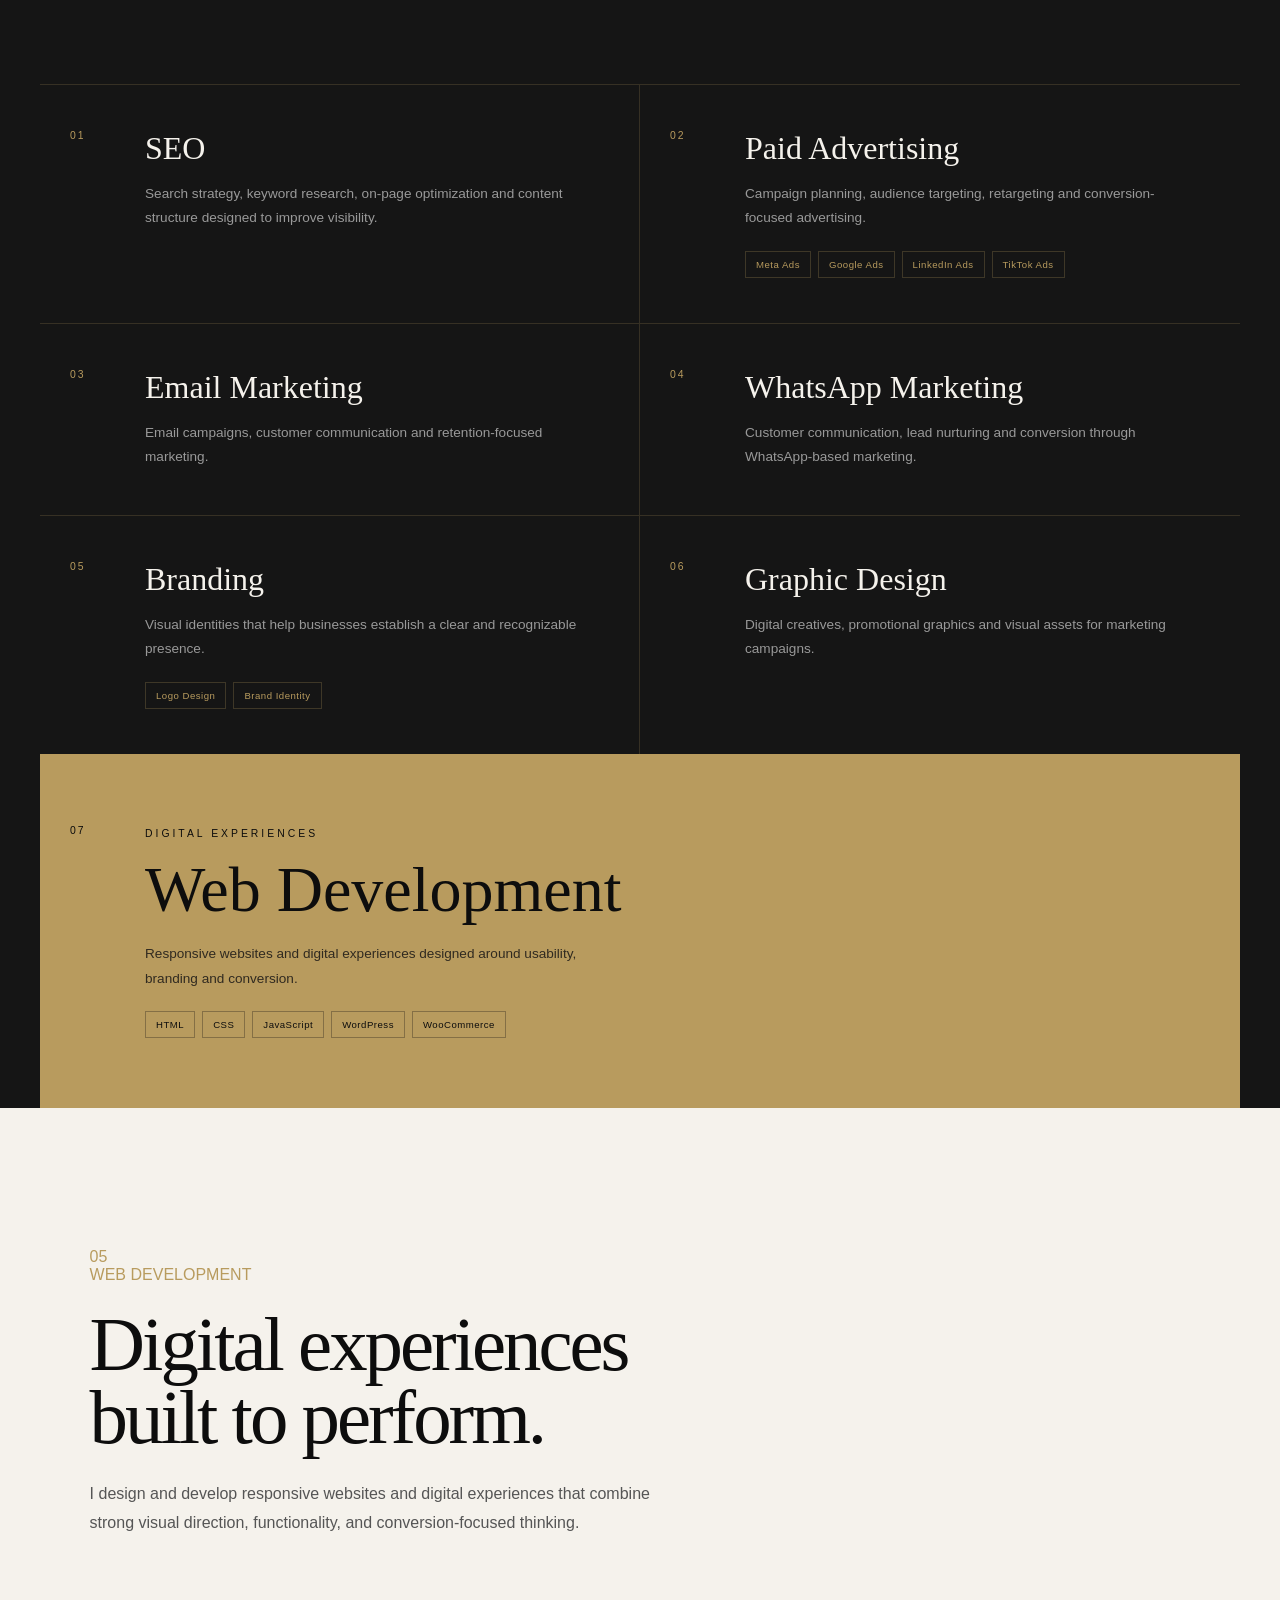
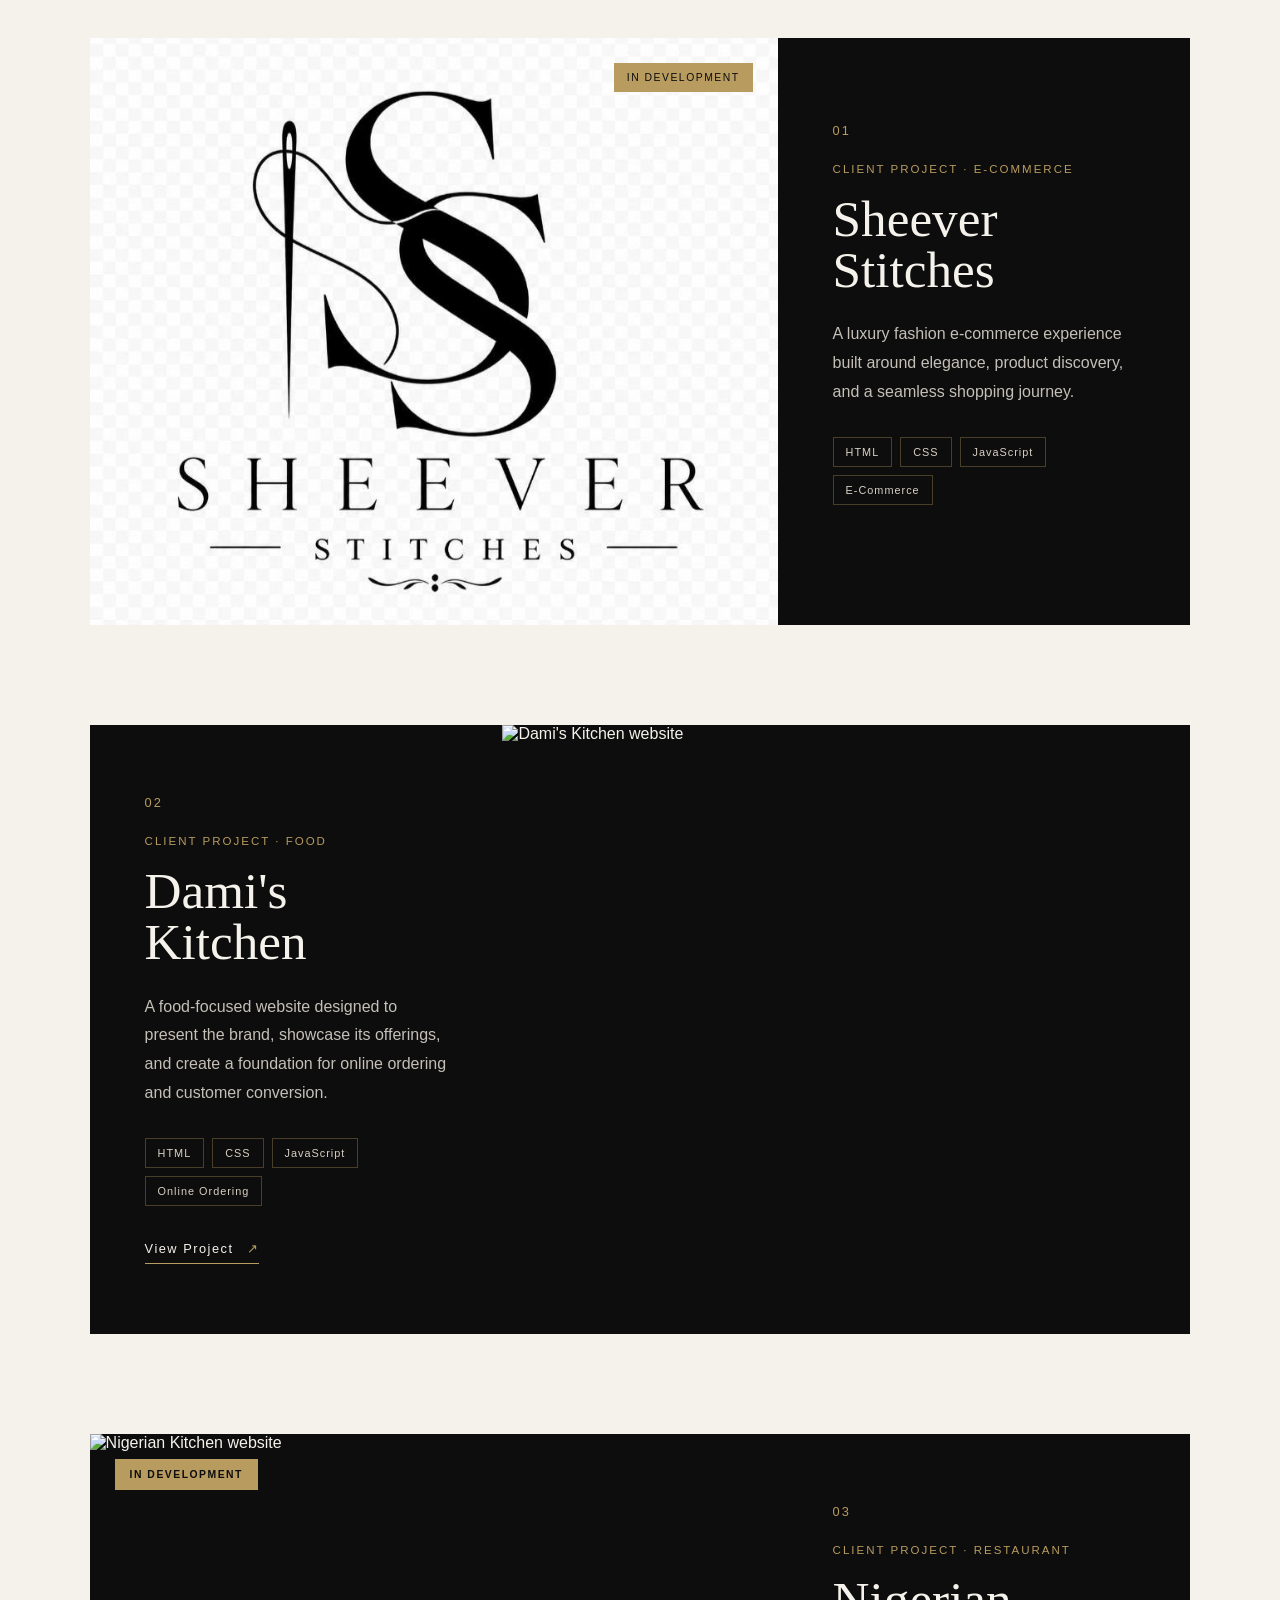
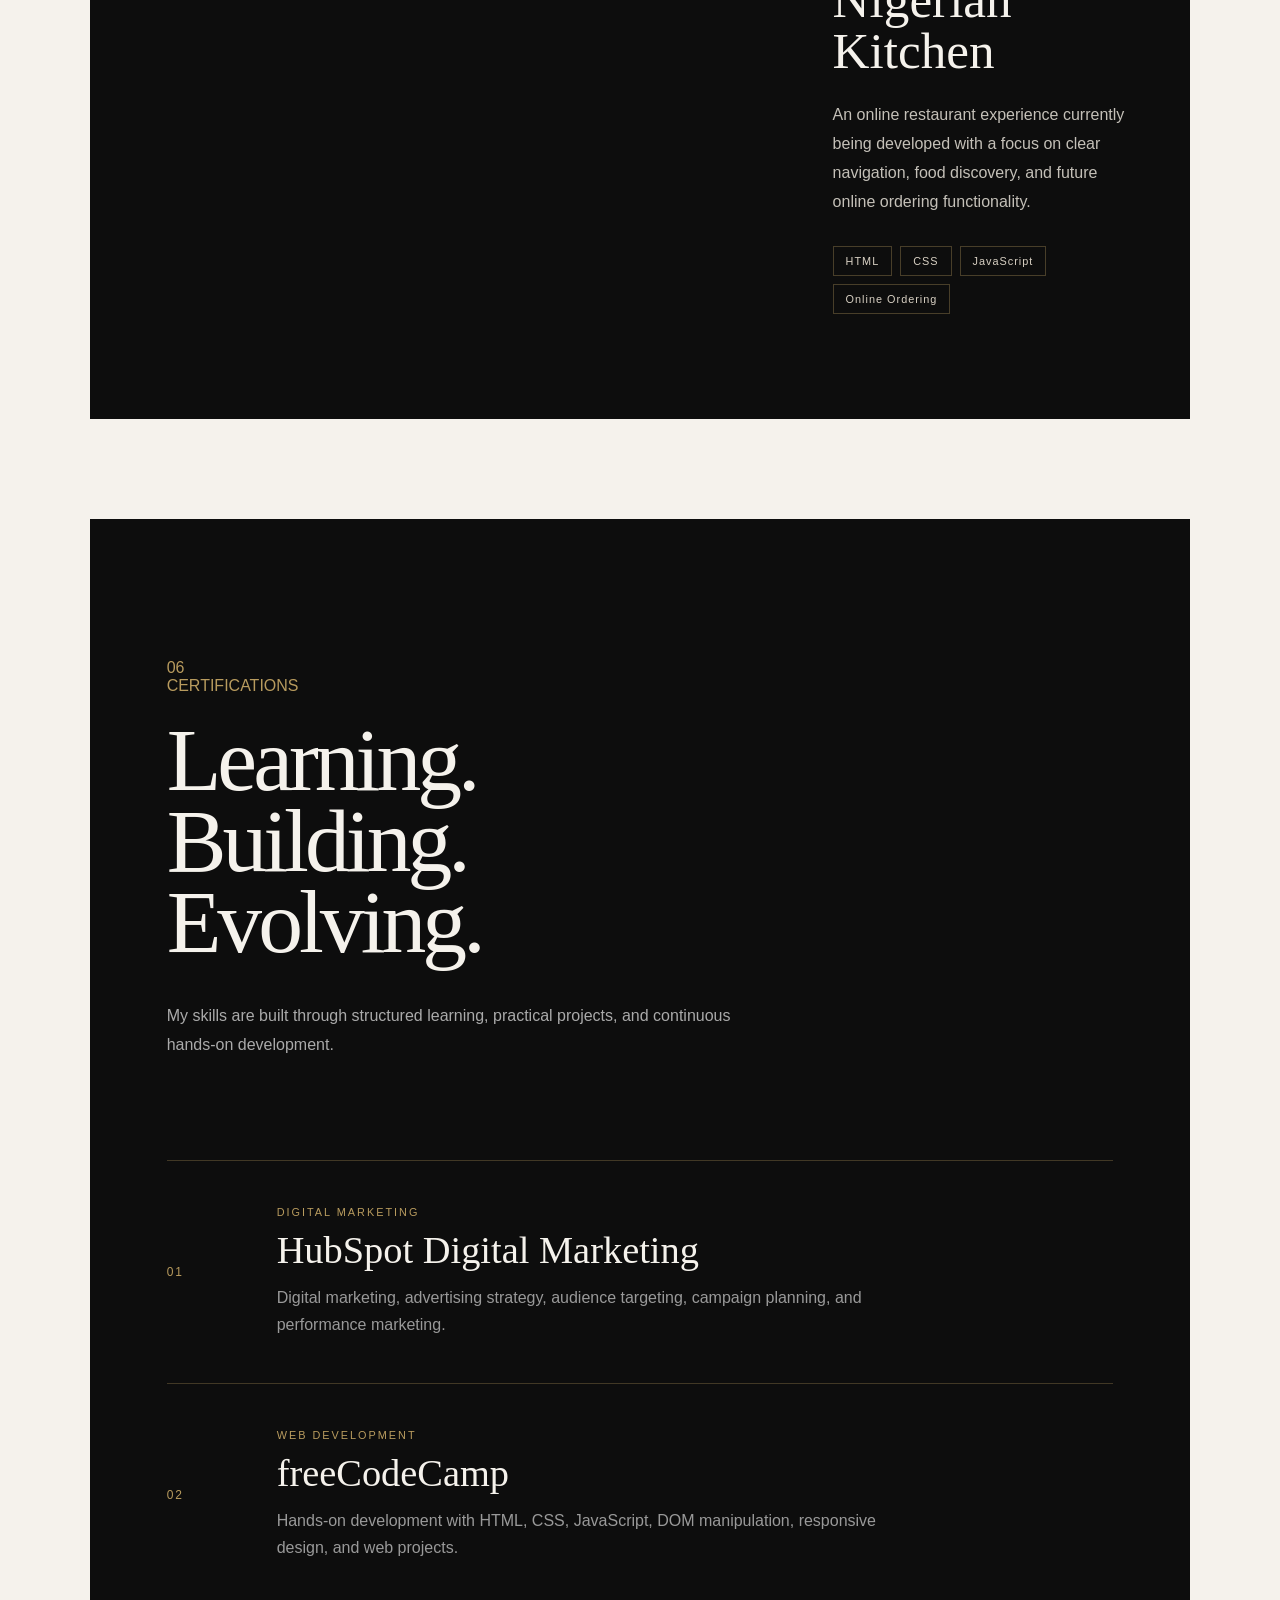
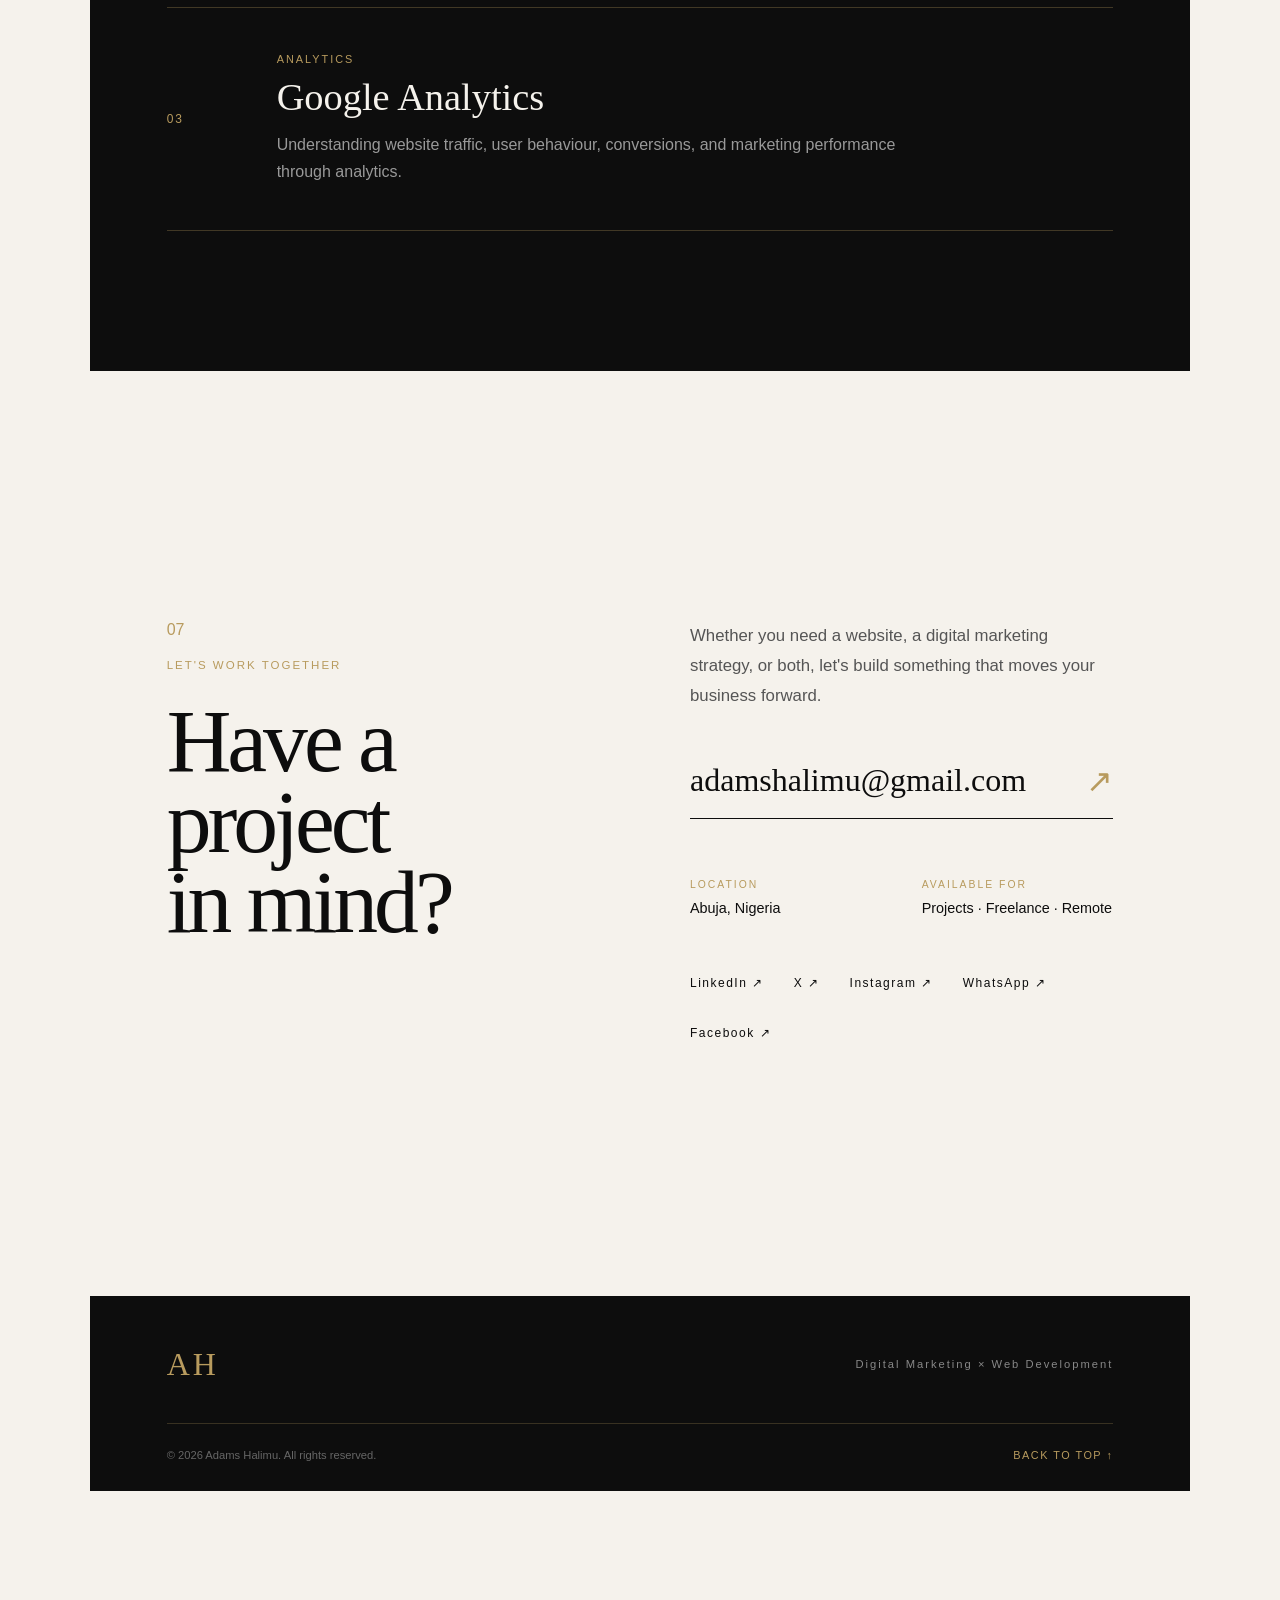
==== commit c08f24b4: "Update print statement from 'Hello' to 'Goodbye'" ====
--- a/index.html
+++ b/index.html
@@ -744,9 +744,9 @@
                     <span>E-Commerce</span>
                 </div>
 
-                <a href="#" class="project-link">
+                <!--<a href="#" class="project-link">
                     View Project <span>↗</span>
-                </a>
+                </a>-->
 
             </div>
 
@@ -757,7 +757,7 @@
         <article class="web-project">
 
             <div class="web-project-image">
-                <img src="dami's kitchen.jpg" alt="Dami's Kitchen website">
+                <img src="dami's-kitchen.jpg" alt="Dami's Kitchen website">
             </div>
 
             <div class="web-project-content">
@@ -796,7 +796,7 @@
         <article class="web-project">
 
             <div class="web-project-image">
-                <img src="Nigeria Kitchen logo@1x.jpeg" alt="Nigerian Kitchen website">
+                <img src="Nigeria-Kitchen-logo.jpeg" alt="Nigerian Kitchen website">
                 
                 <span class="development-badge">
                     IN DEVELOPMENT
@@ -826,9 +826,9 @@
                     <span>Online Ordering</span>
                 </div>
 
-                <a href="#" class="project-link">
+                <!--<a href="#" class="project-link">
                     Follow Development <span>↗</span>
-                </a>
+                </a>-->
 
             </div>
 
@@ -909,7 +909,7 @@
                 </p>
             </div>
 
-            <span class="certification-arrow">↗</span>
+           <!-- <span class="certification-arrow">↗</span>-->
         </div>
 
 
@@ -925,7 +925,7 @@
                 </p>
             </div>
 
-            <span class="certification-arrow">↗</span>
+            <!--<span class="certification-arrow">↗</span>-->
         </div>
 
 
@@ -941,7 +941,7 @@
                 </p>
             </div>
 
-           <!---- <span class="certification-arrow">↗</span>
+           <!---- <span class="certification-arrow">
         </div>
 
 
@@ -955,10 +955,10 @@
                     Search advertising, keyword research, campaign structure,
                     conversion-focused advertising, and optimisation.
                 </p>
-            </div> ---->
+            </div> 
 
             <span class="certification-arrow">↗</span>
-        </div>
+        </div>-->
 
     </div>
 
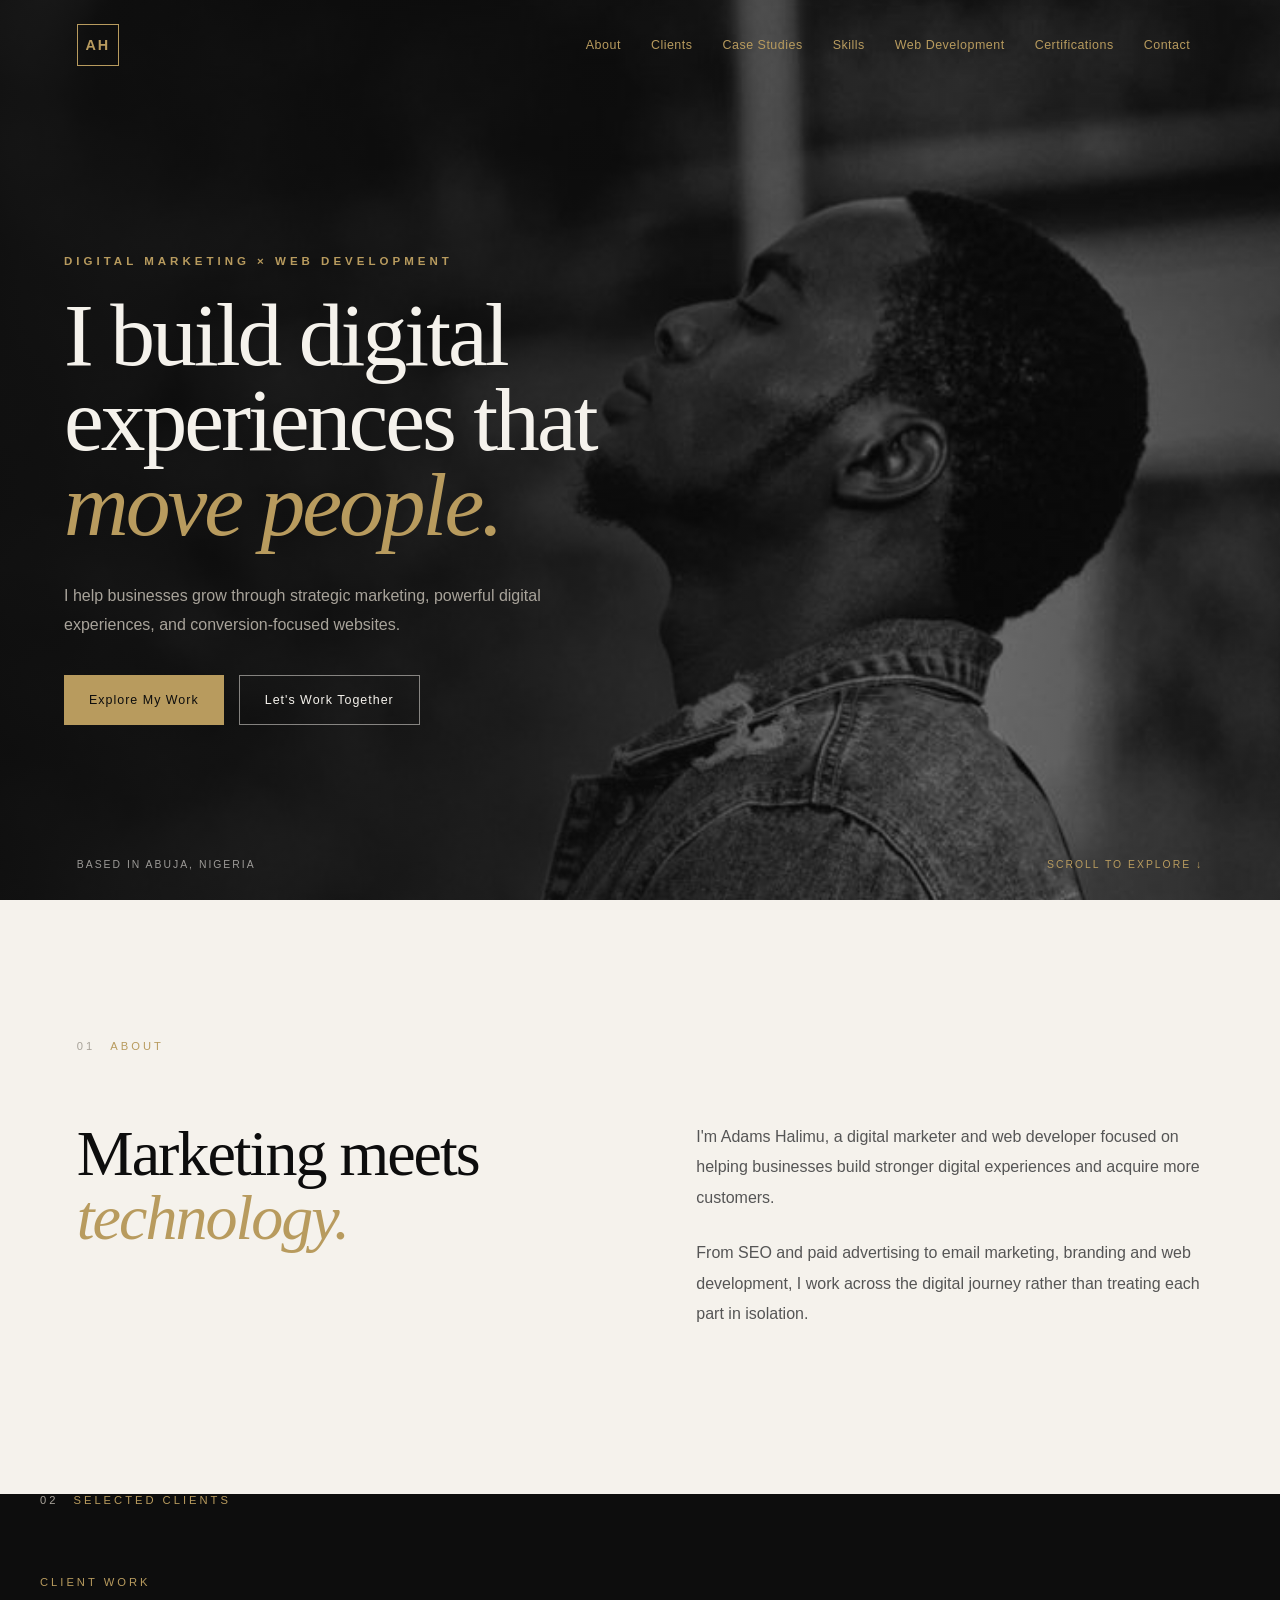
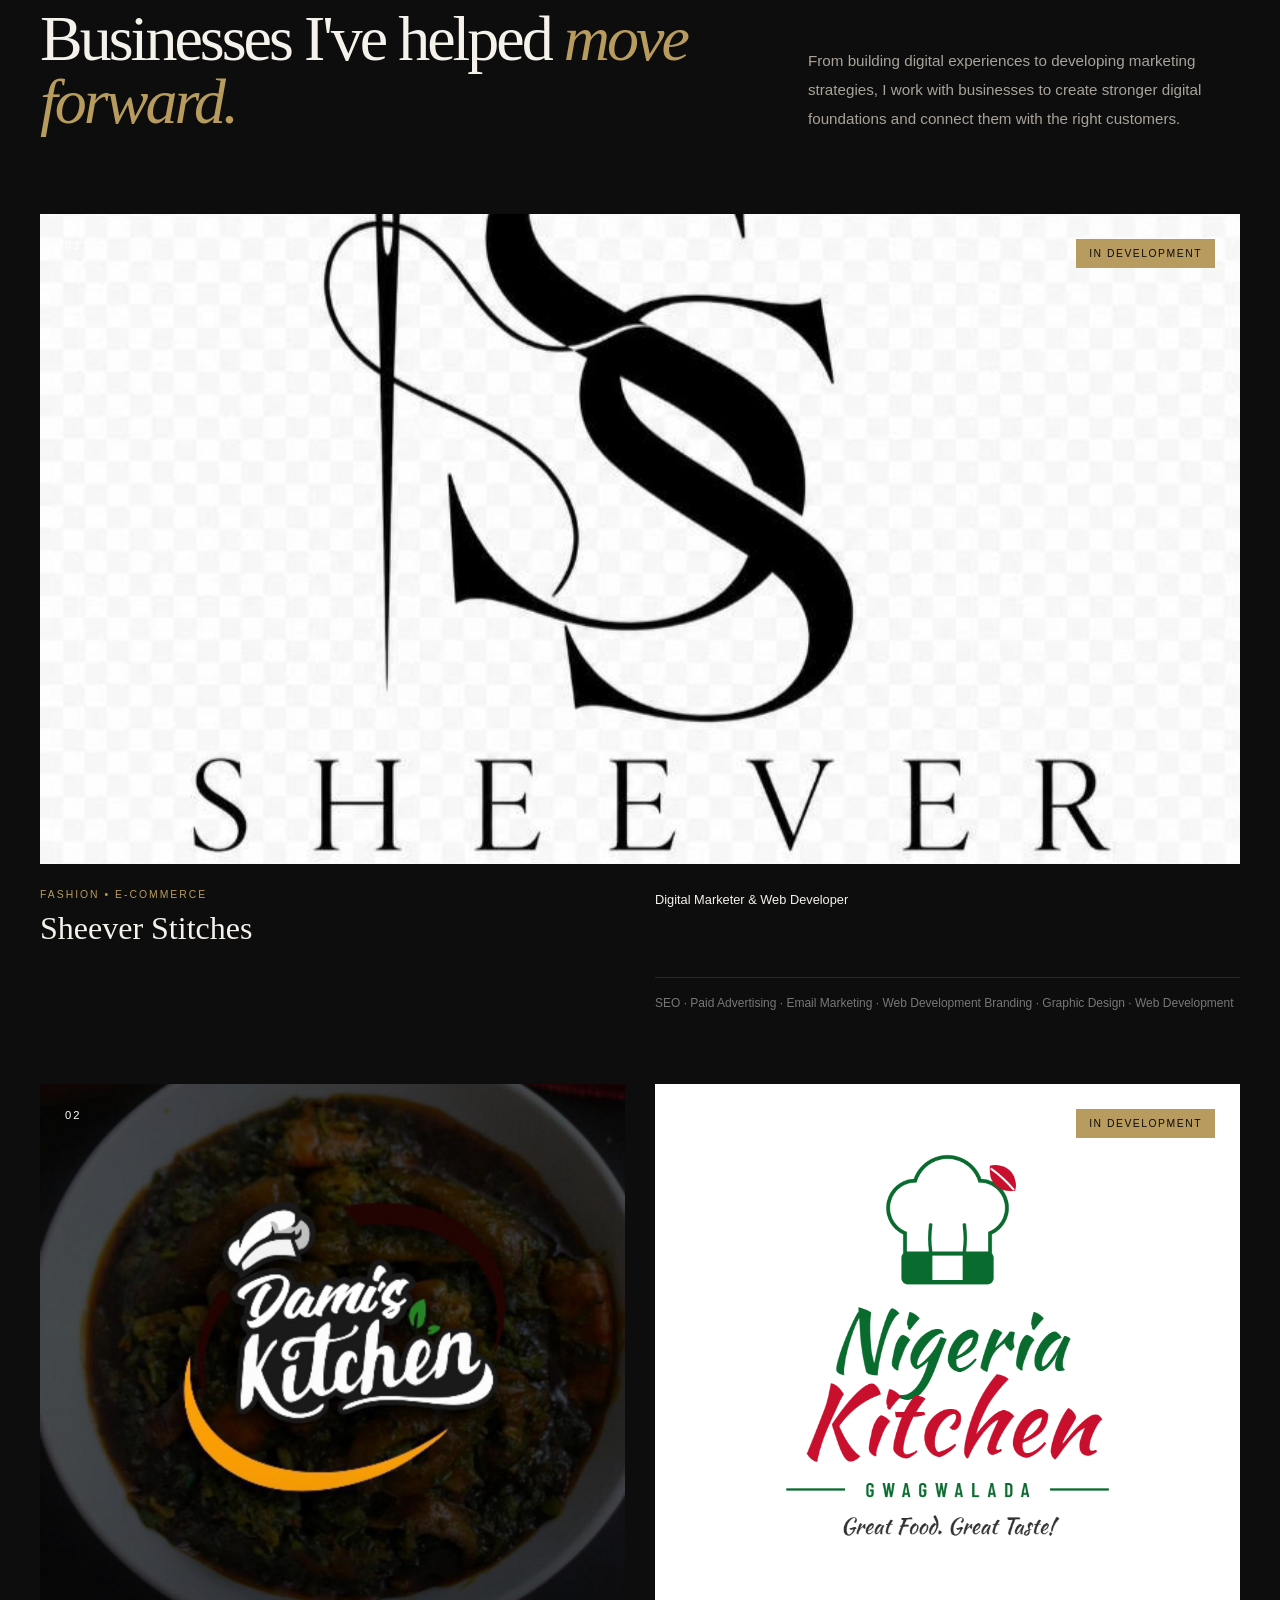
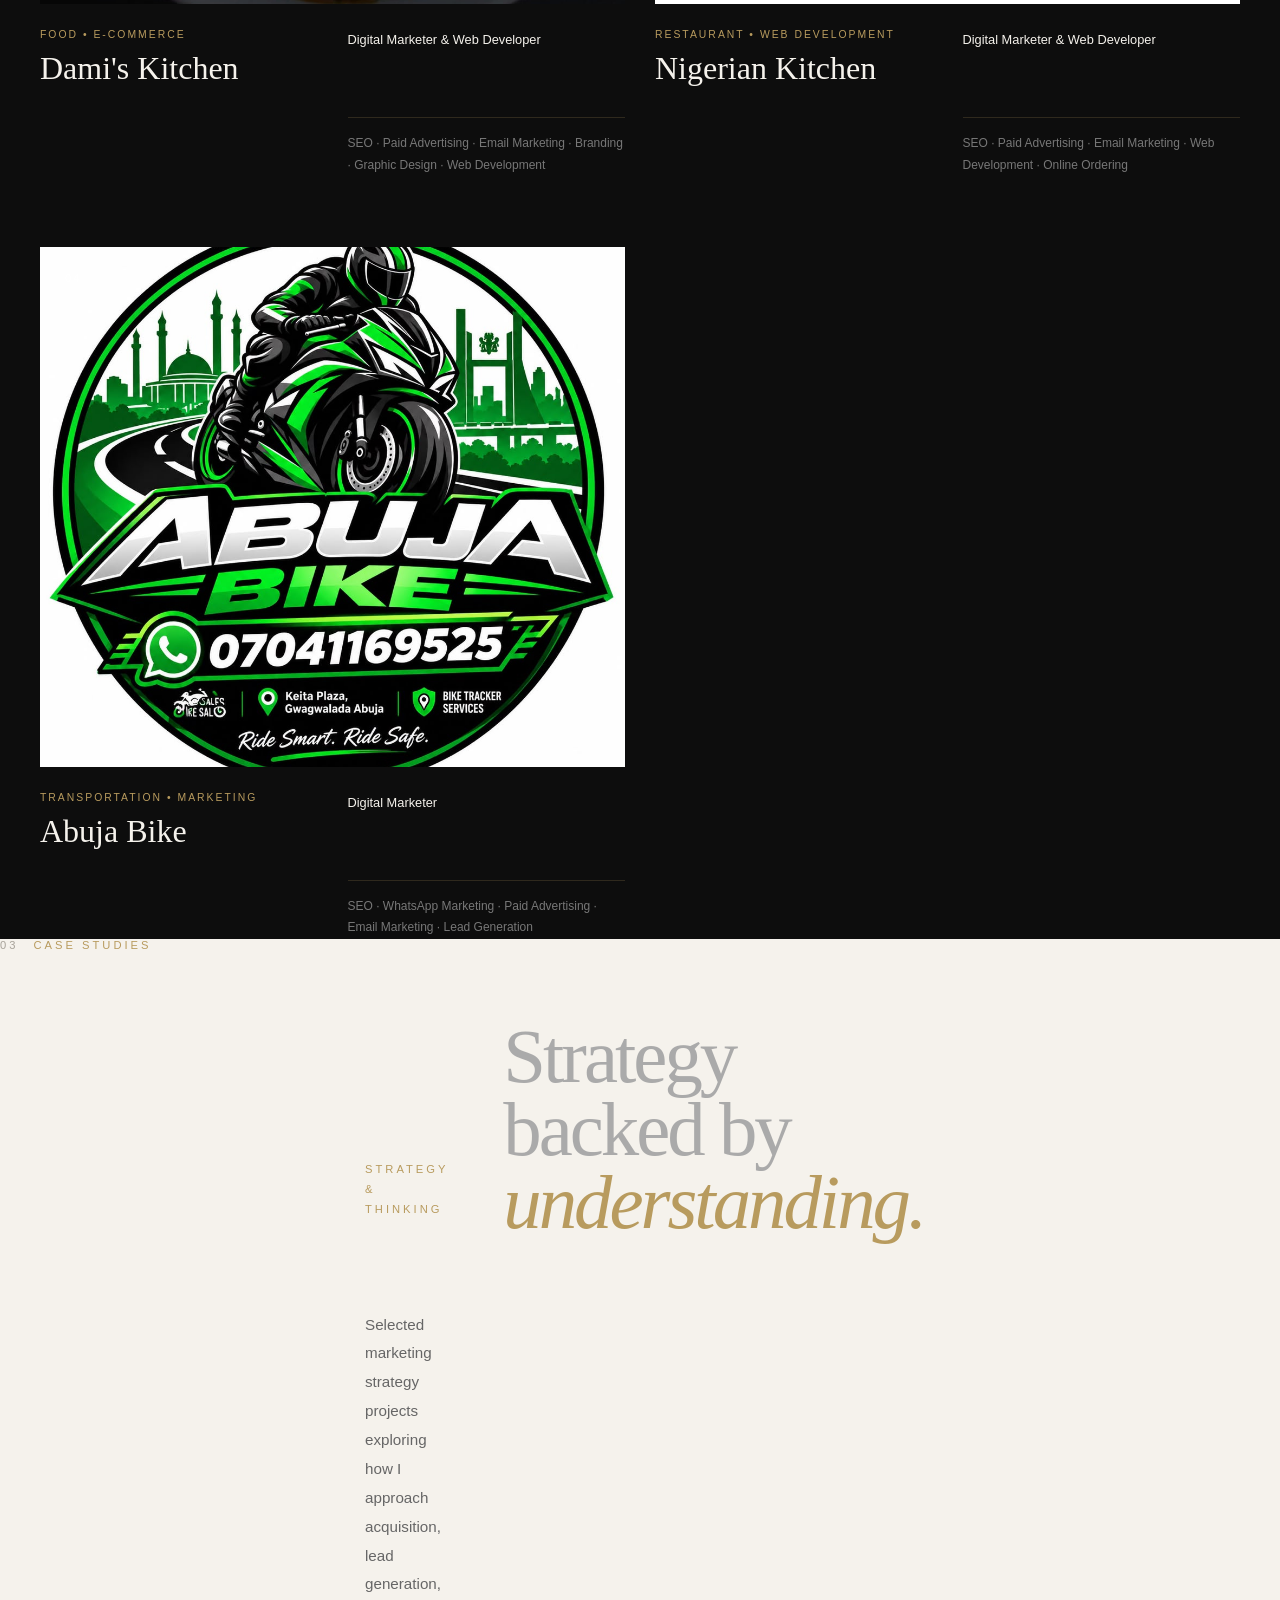
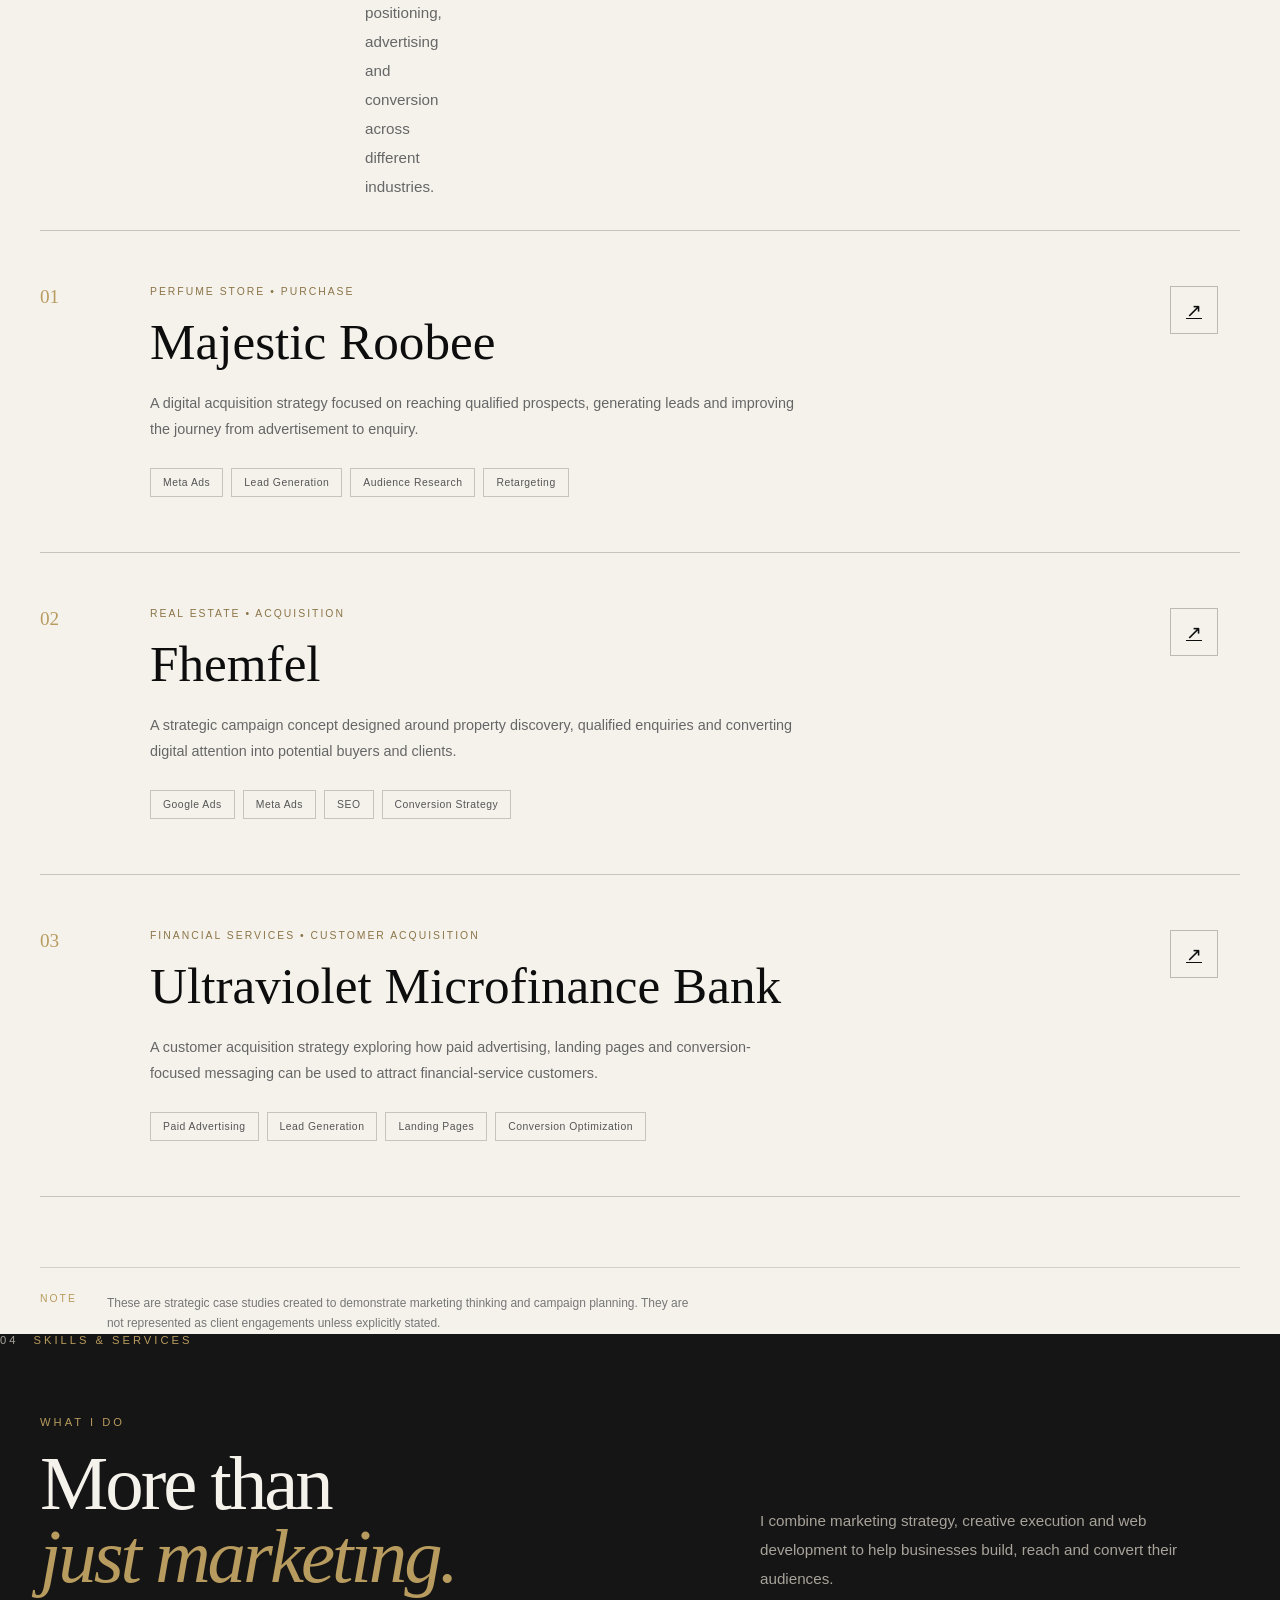
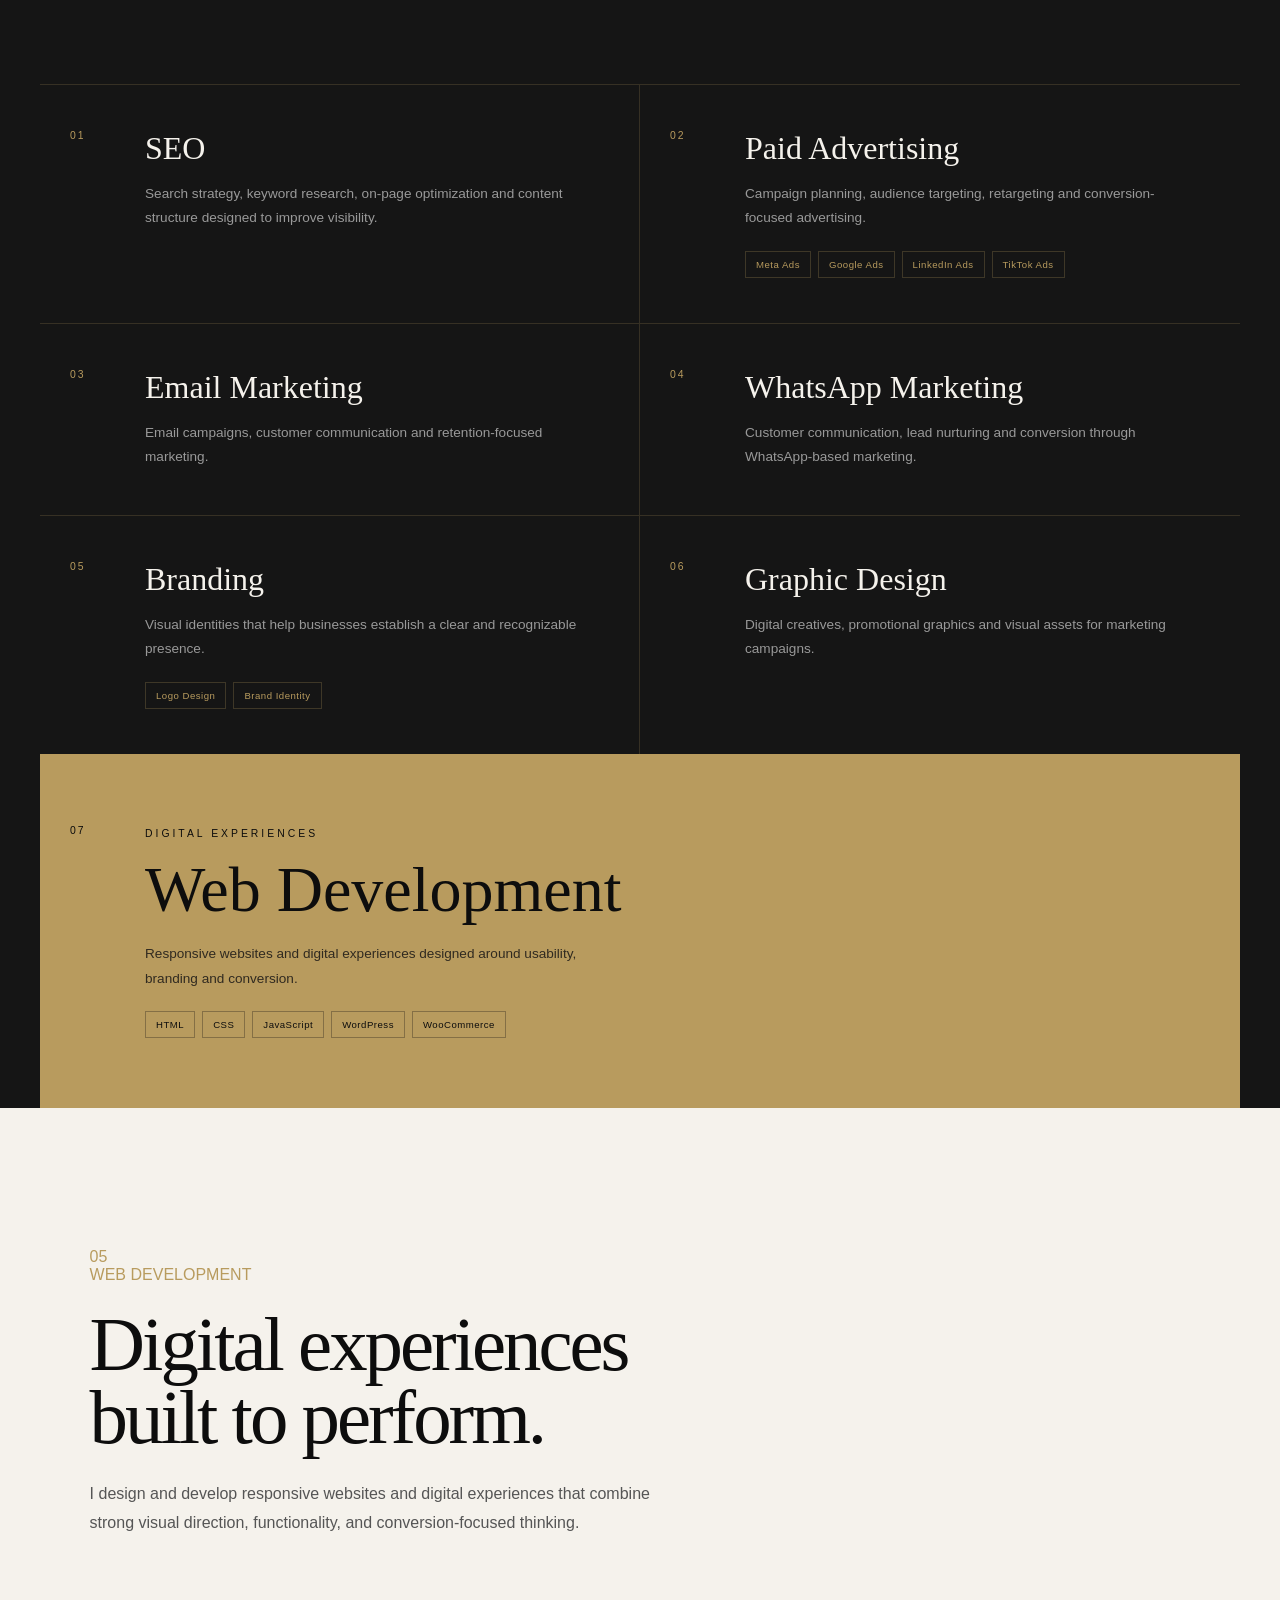
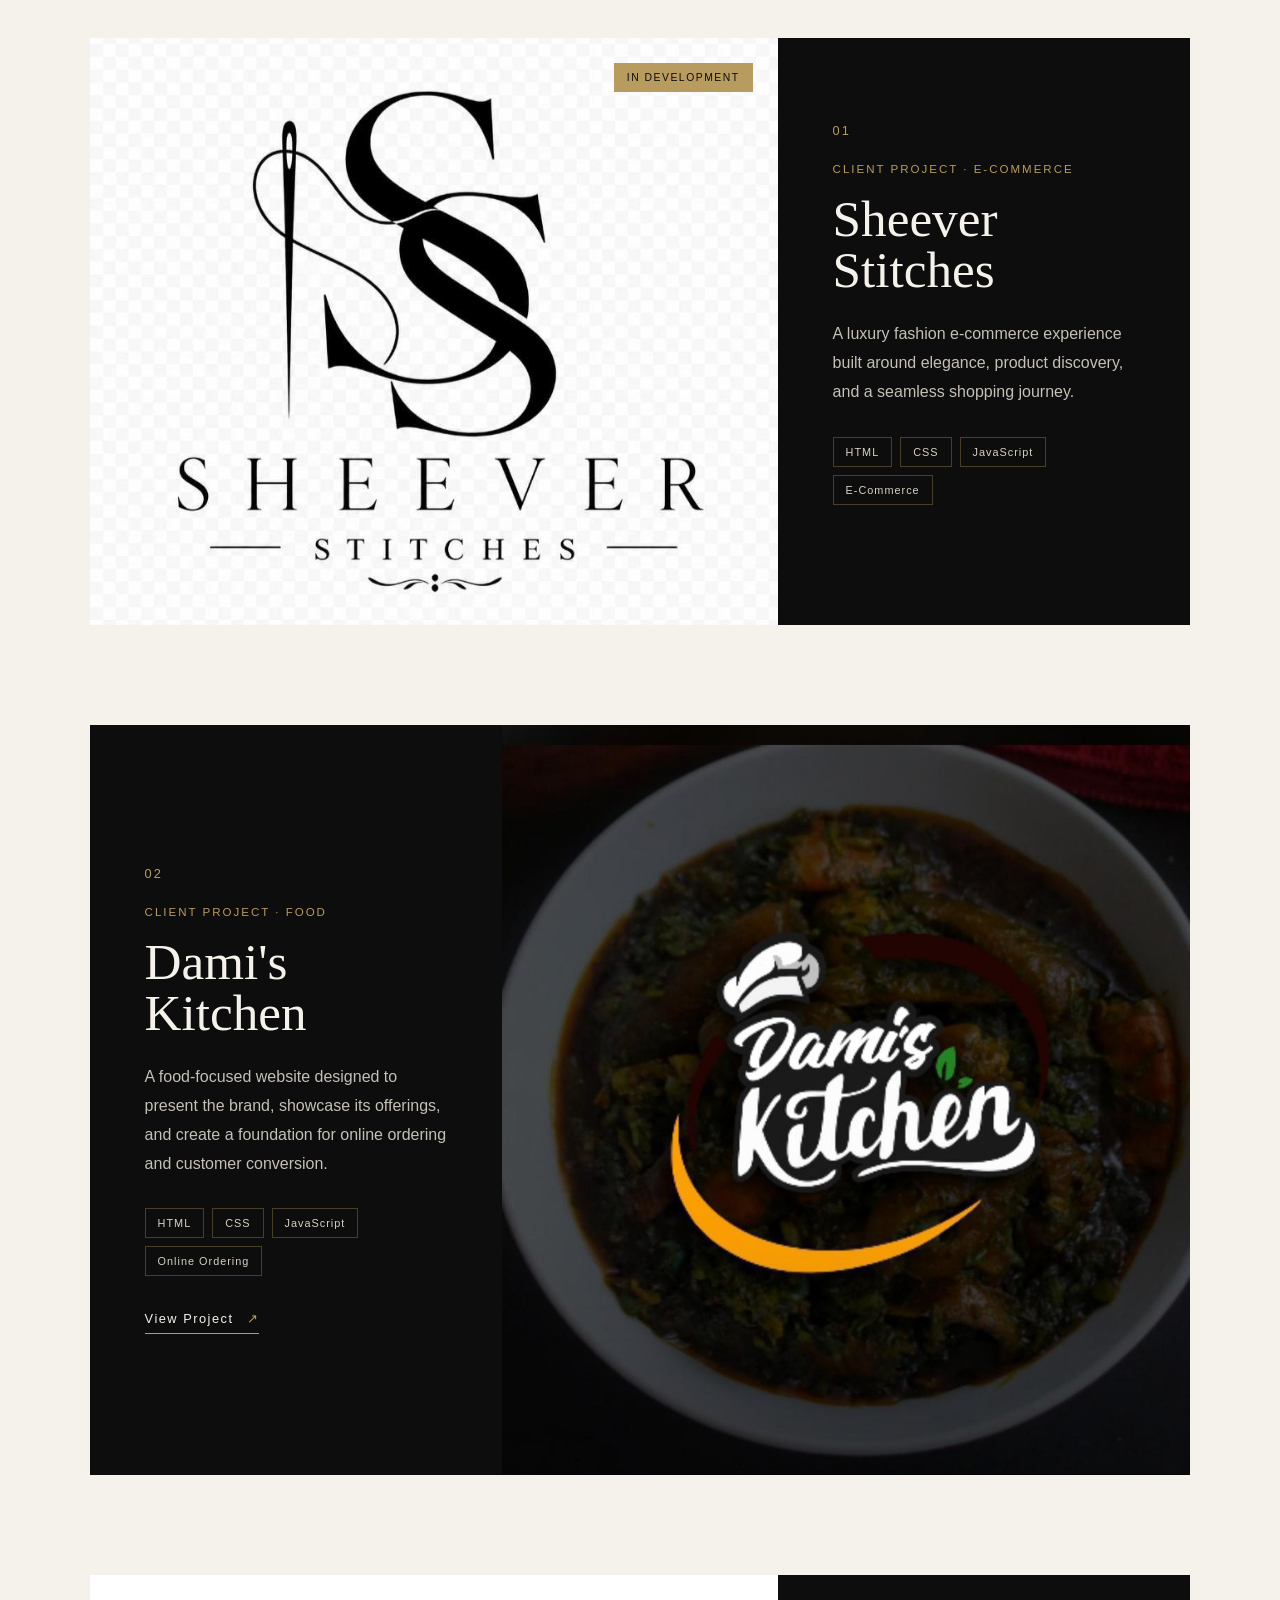
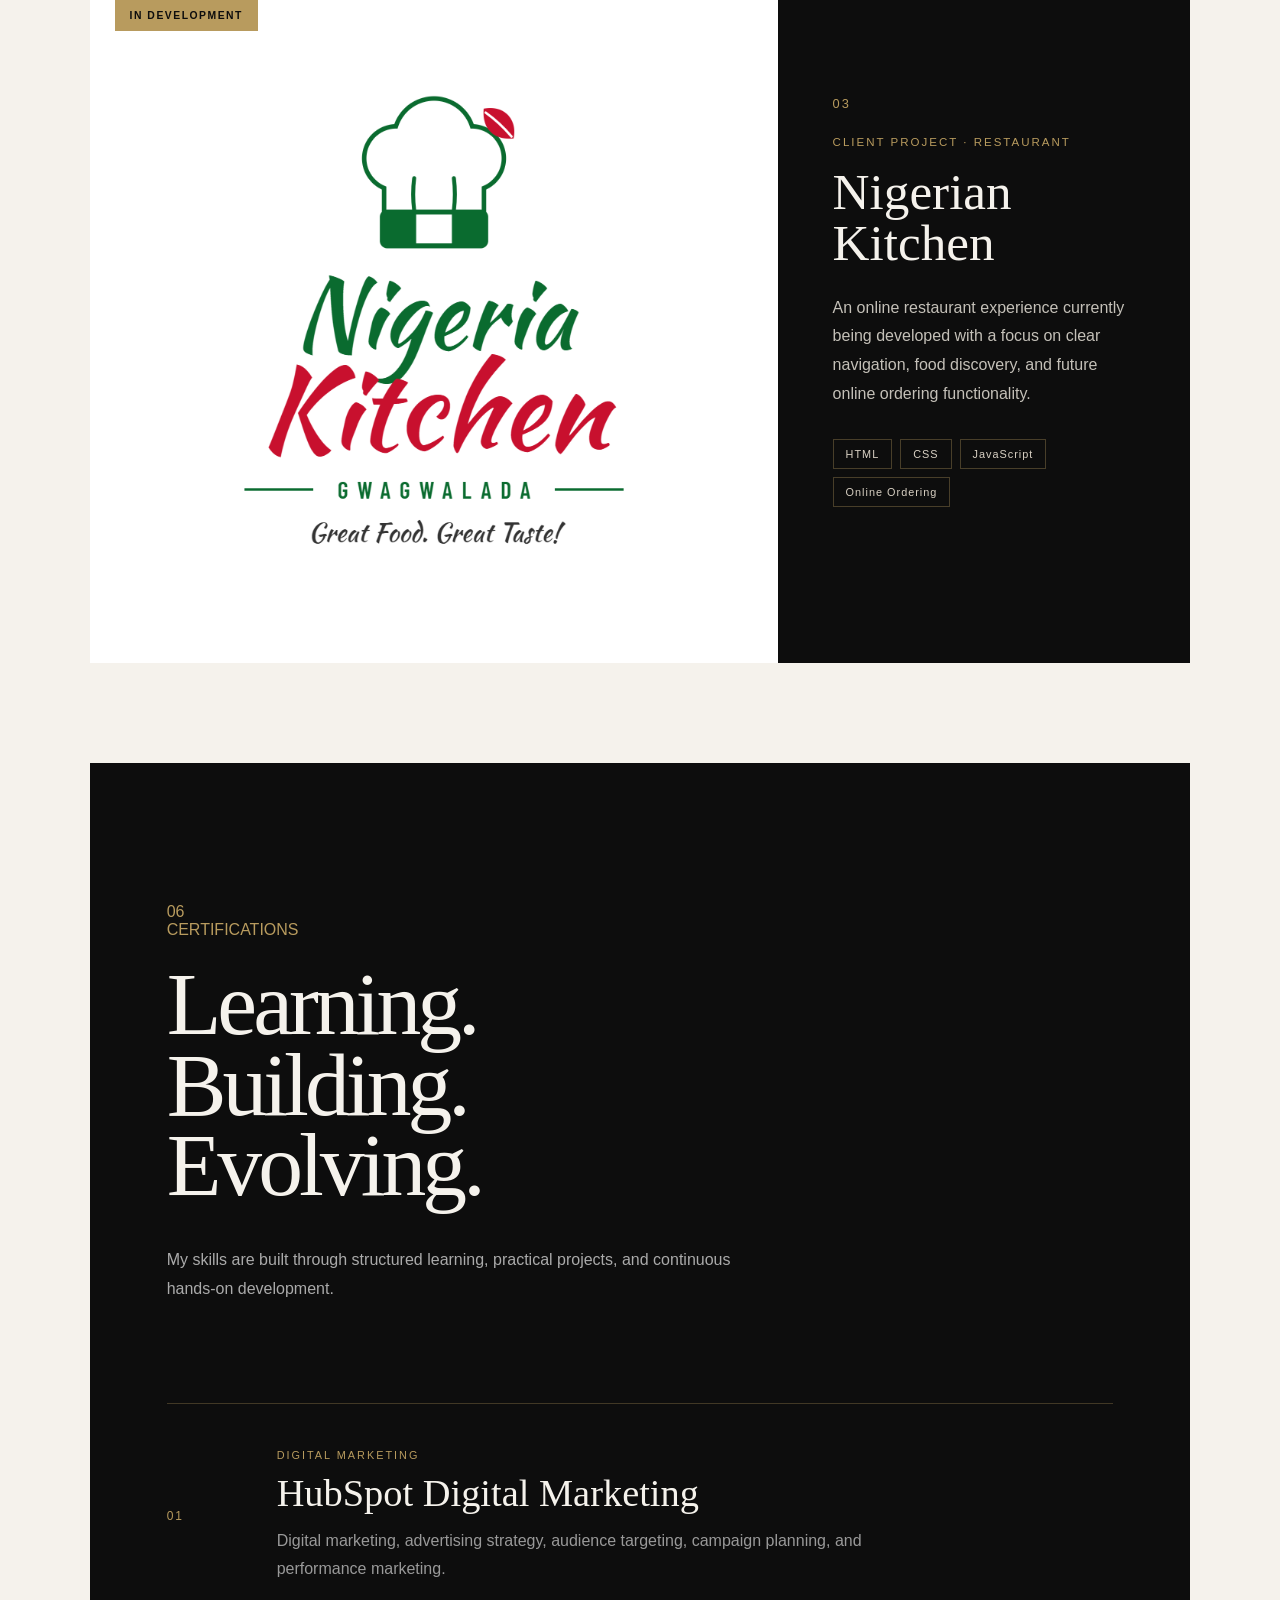
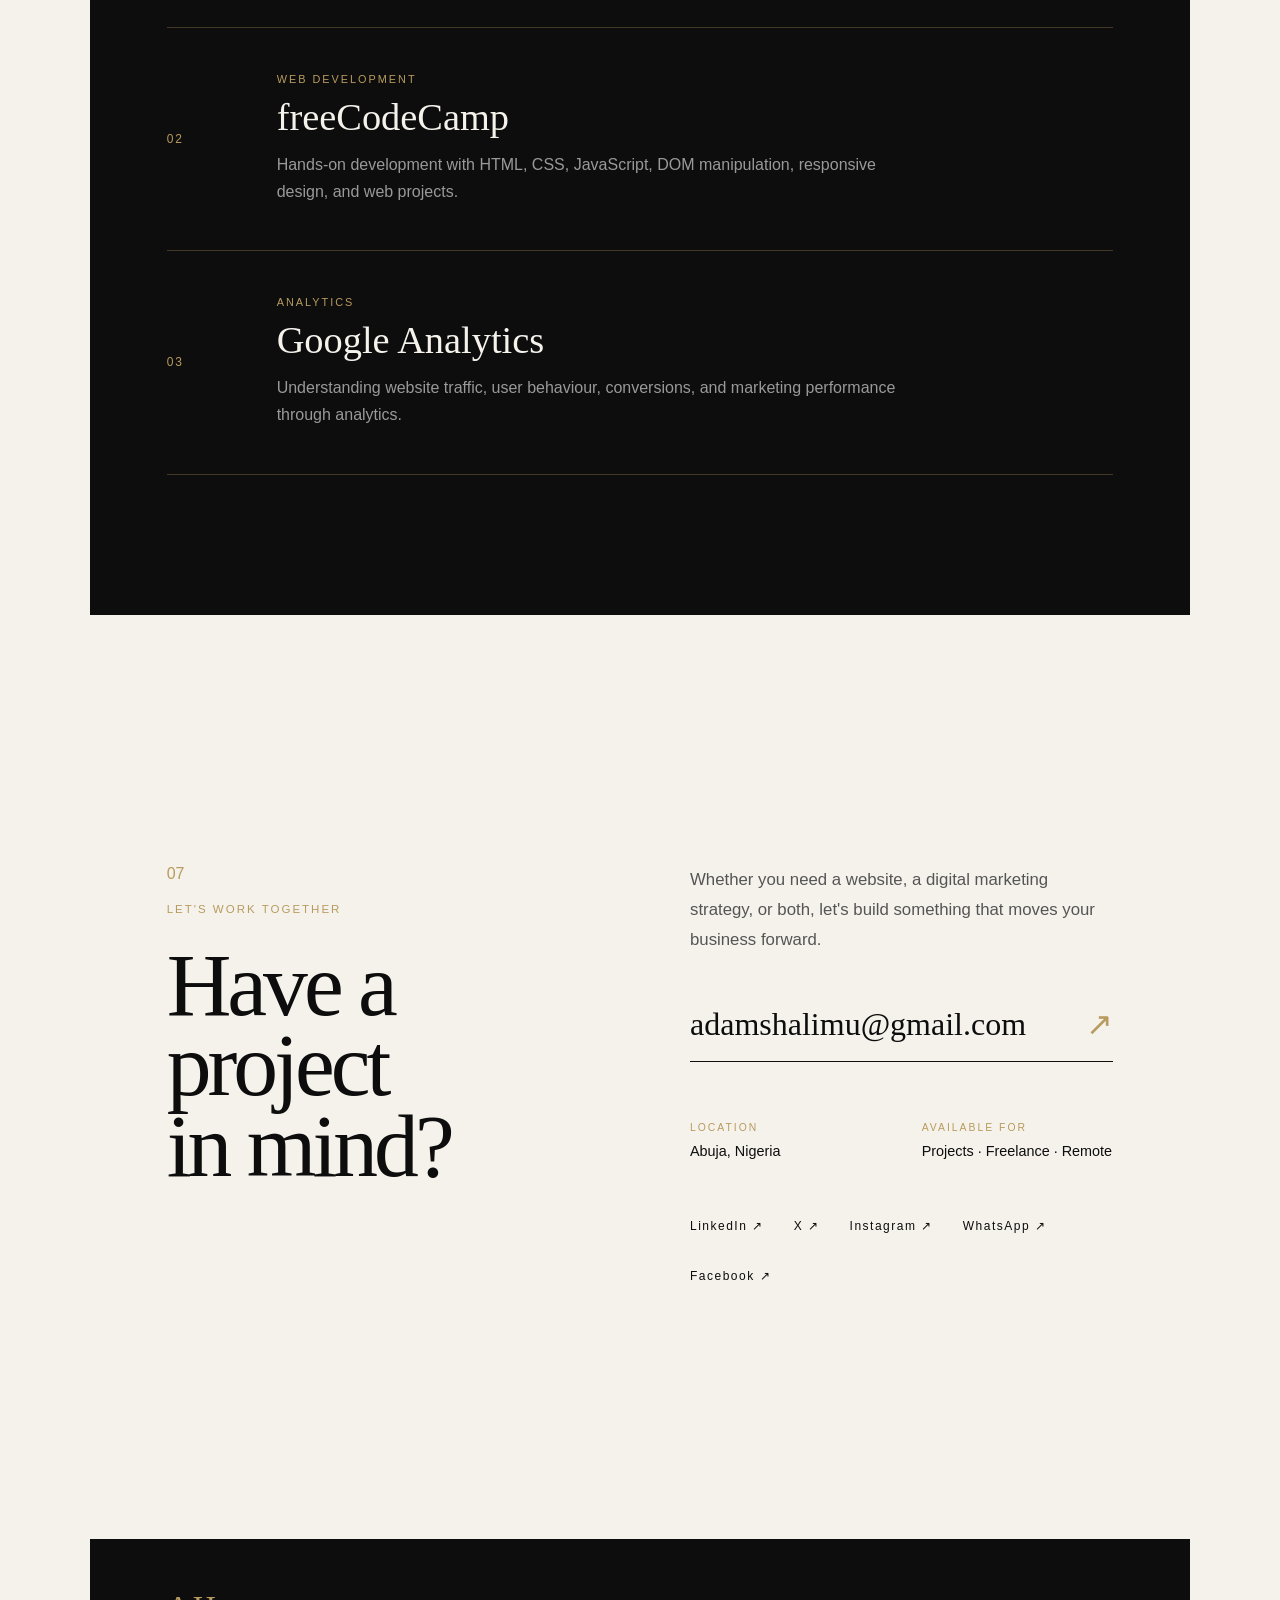
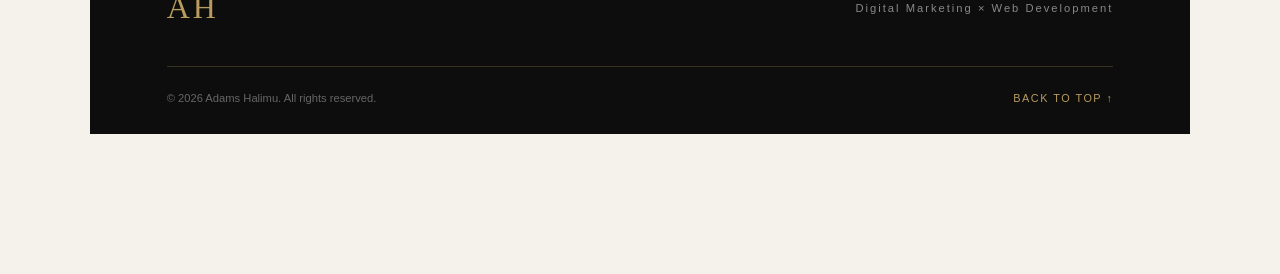
==== commit 92f32f5c: "Update index.html" ====
--- a/index.html
+++ b/index.html
@@ -51,7 +51,7 @@
     <section class="hero">
 
       <div class="hero-image">
-        <img src="" alt="Adams Halimu">
+        
       </div>
 
       <div class="hero-overlay"></div>
